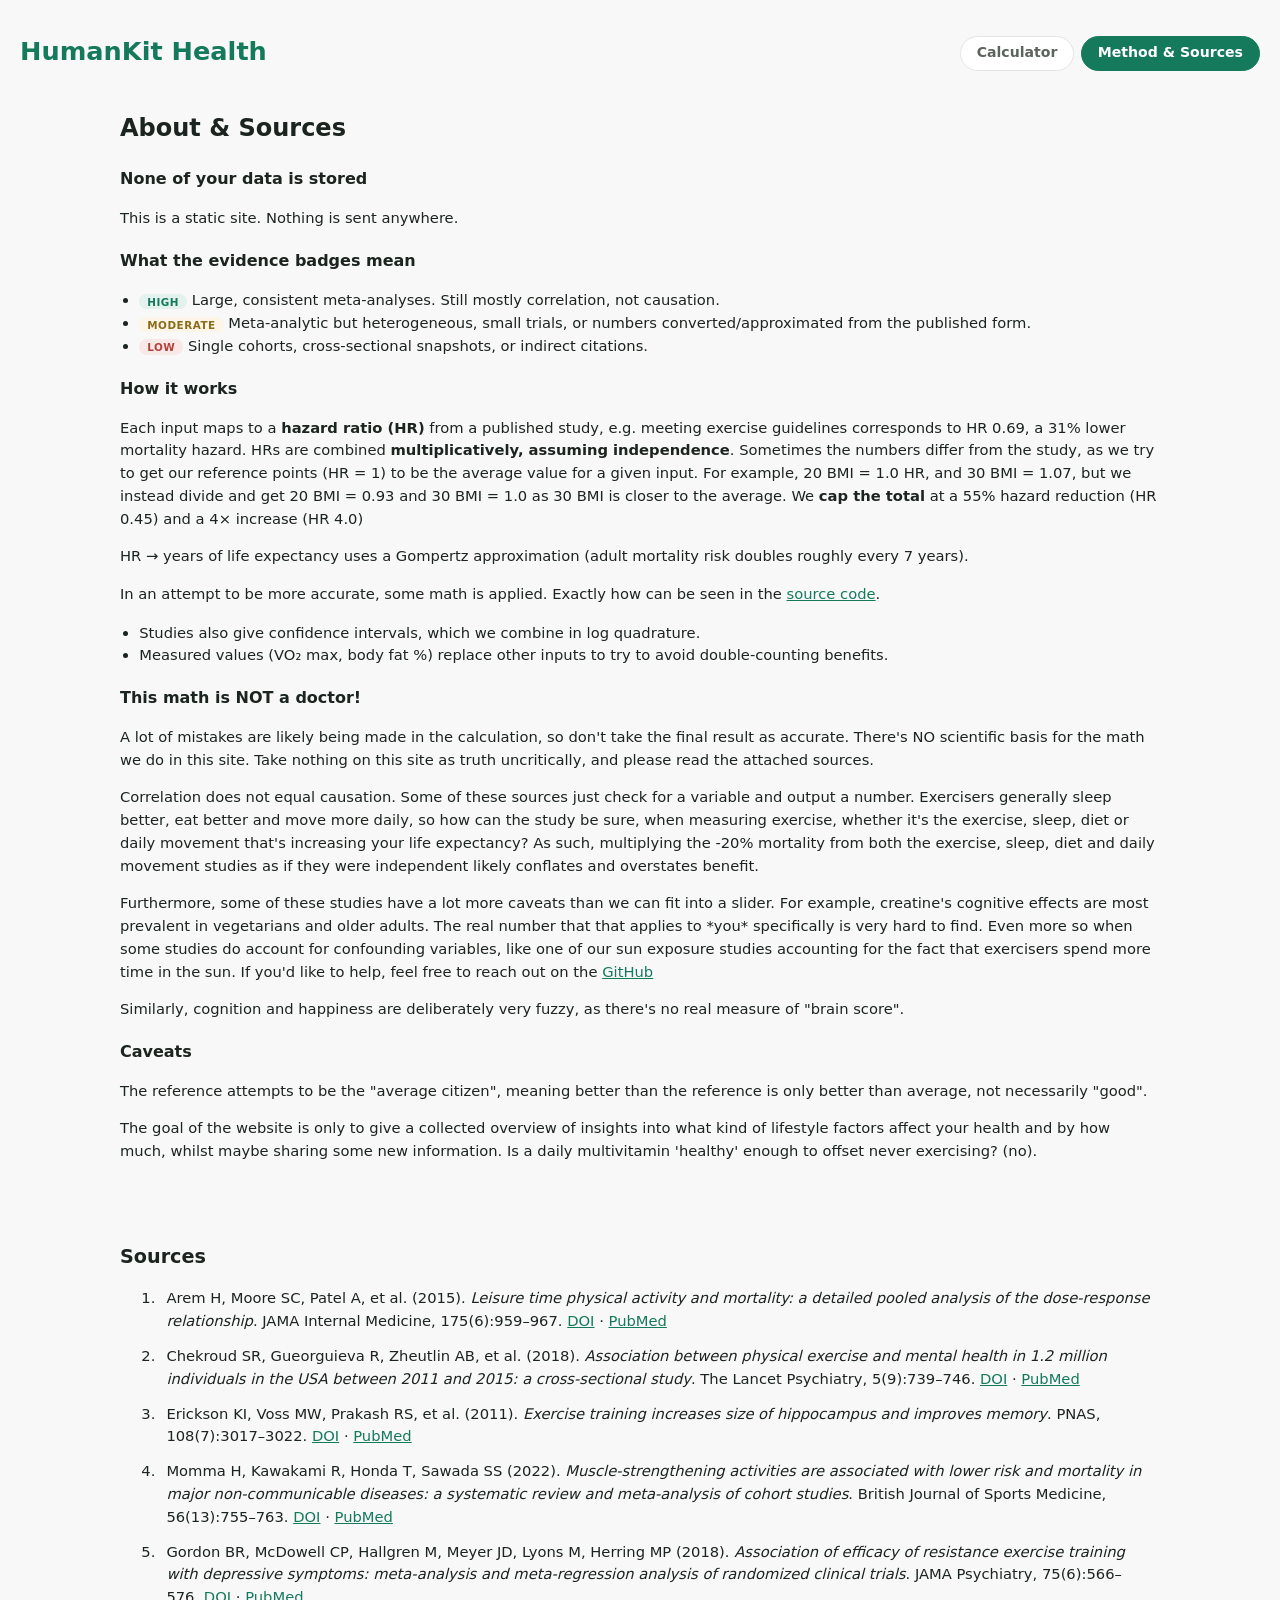
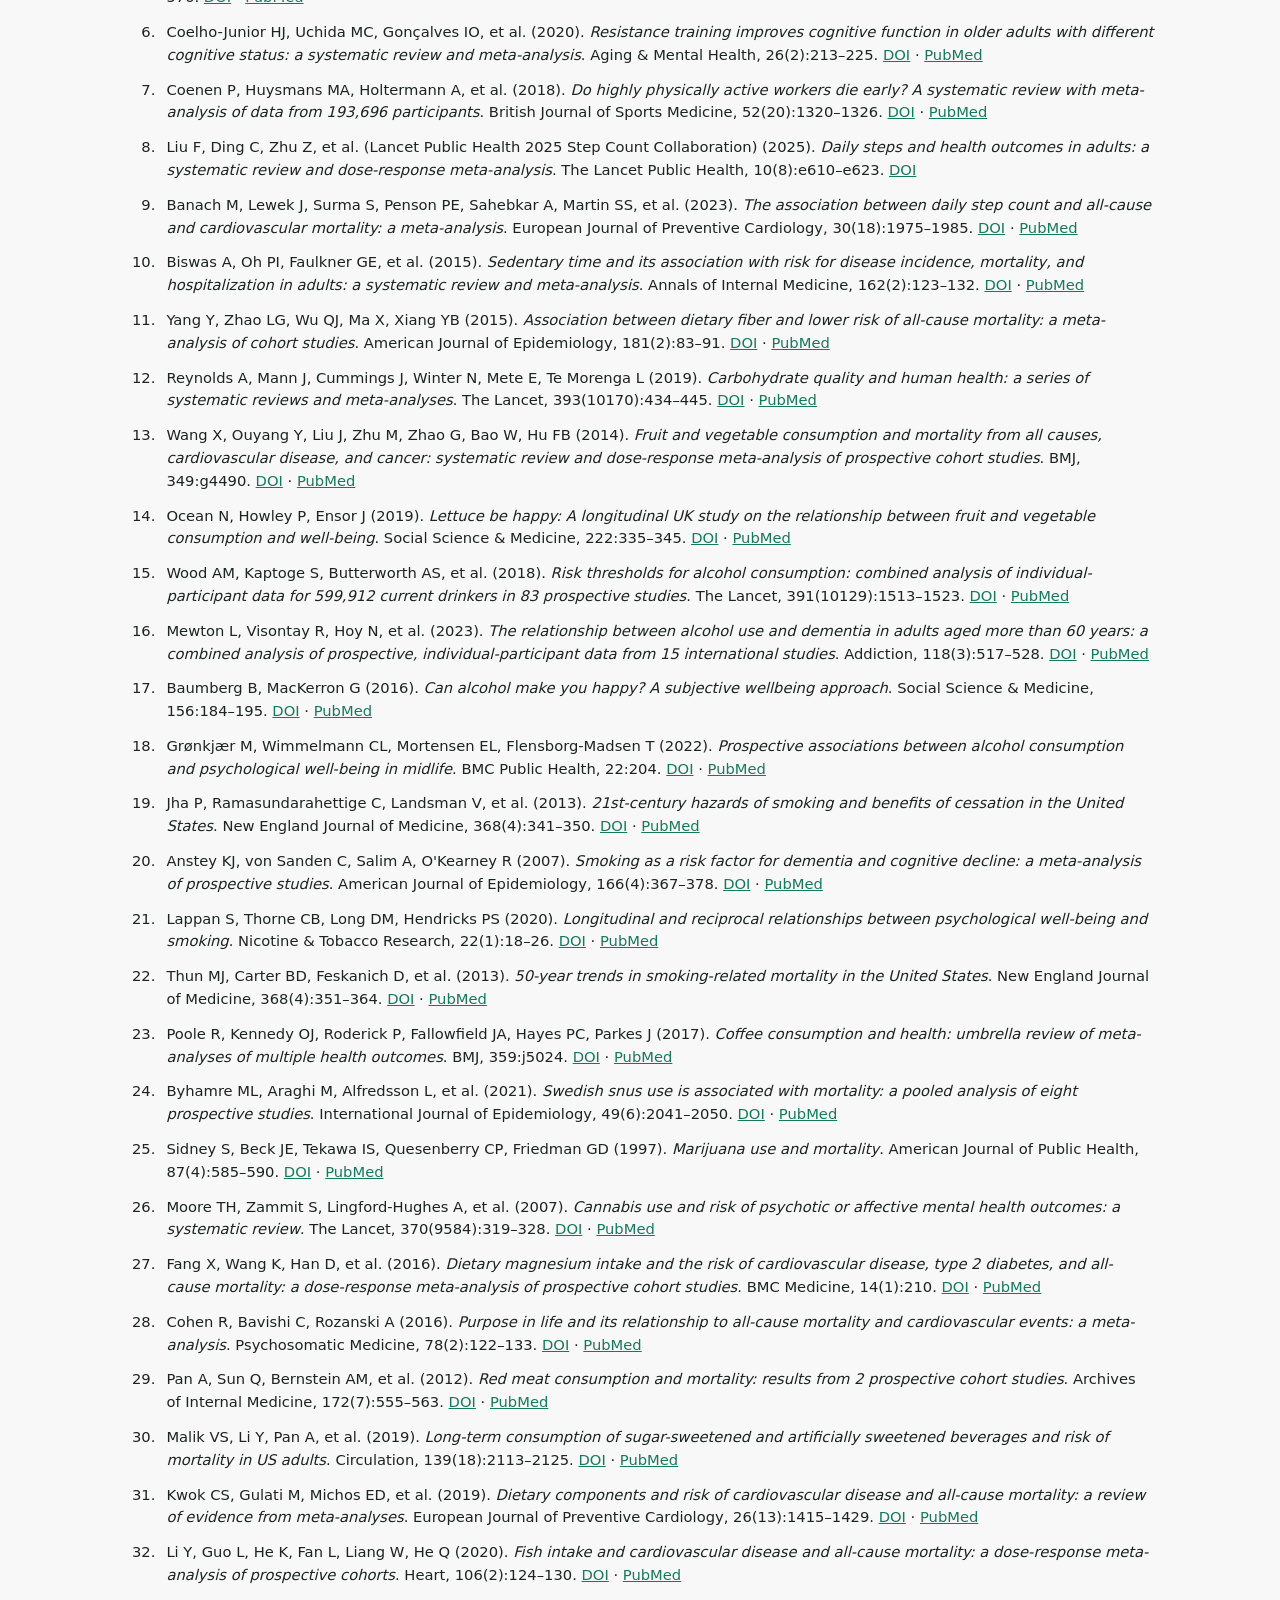
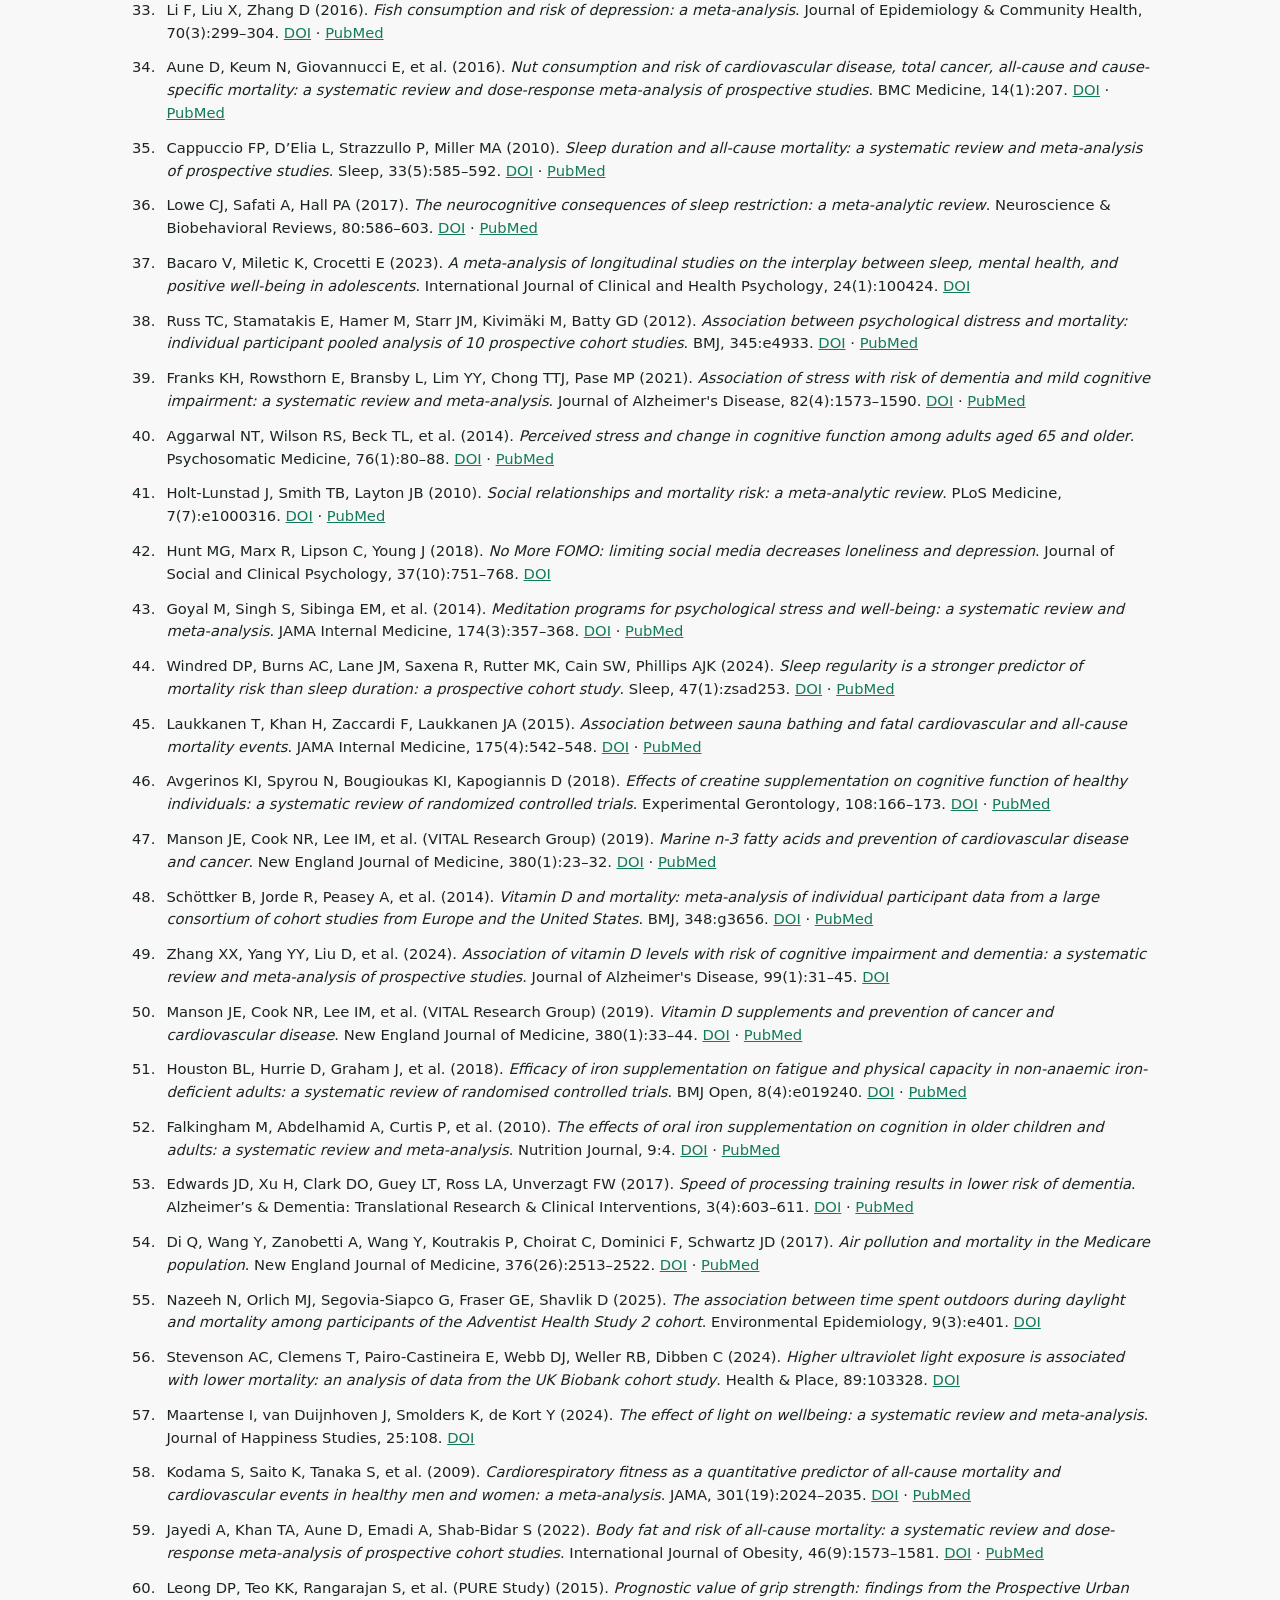
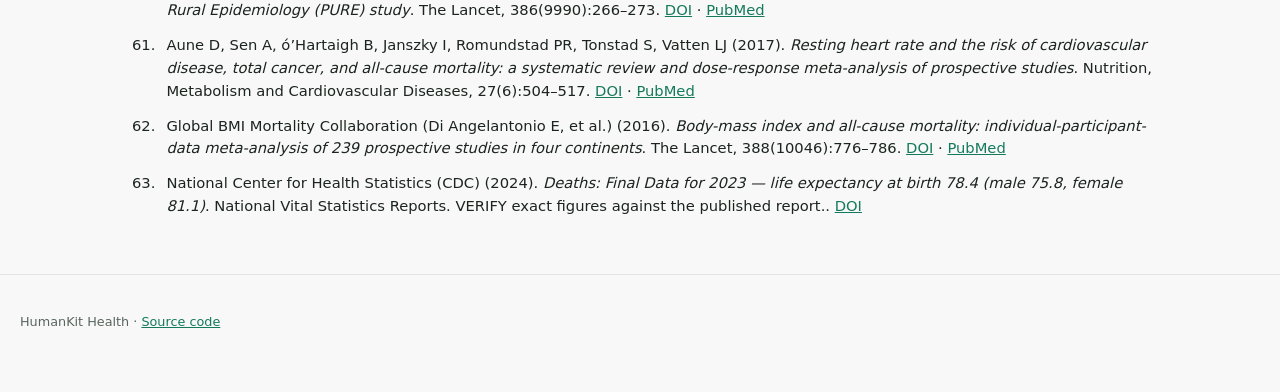
==== sources.html @ 21b9c482 "Increased sourcing" ====
<!doctype html>
<html lang="en">
<head>
  <meta charset="utf-8">
  <meta name="viewport" content="width=device-width, initial-scale=1">
  <title>Method &amp; Sources — HumanKit Health</title>
  <meta name="description" content="How the HumanKit Health estimates work, their limitations, and every published source behind the numbers.">
  <link rel="stylesheet" href="css/style.css">
</head>
<body>

  <header class="site-header">
    <div class="topbar">
      <h1>HumanKit <span class="accent">Health</span></h1>
      <nav class="page-nav" aria-label="Pages">
        <a href="index.html">Calculator</a>
        <a href="sources.html" aria-current="page">Method &amp; Sources</a>
      </nav>
    </div>
  </header>

  <section class="page-section" id="methodology">
    <h1>About & Sources</h1>

    <h3>None of your data is stored</h3>
    <p>This is a static site. Nothing is sent anywhere.</p>

    <h3>What the evidence badges mean</h3>
    <ul>
      <li><span class="ev" data-ev="high">high</span> Large, consistent meta-analyses. Still mostly correlation, not causation.</li>
      <li><span class="ev" data-ev="moderate">moderate</span> Meta-analytic but heterogeneous, small trials, or numbers converted/approximated from the published form.</li>
      <li><span class="ev" data-ev="low">low</span> Single cohorts, cross-sectional snapshots, or indirect citations.</li>
    </ul>

    <h3>How it works</h3>
    <p>Each input maps to a <strong>hazard ratio (HR)</strong> from a published study, e.g.
    meeting exercise guidelines corresponds to HR 0.69, a 31% lower mortality hazard. HRs
    are combined <strong>multiplicatively, assuming independence</strong>. Sometimes the numbers differ from the study, as we try to get our reference points (HR = 1) to be the average value for a given input. For example, 20 BMI = 1.0 HR, and 30 BMI = 1.07, but we instead divide and get 20 BMI = 0.93 and 30 BMI = 1.0 as 30 BMI is closer to the average.
    We <strong>cap the total</strong>
    at a 55% hazard reduction (HR 0.45) and a 4× increase (HR 4.0)</p>
    <p>HR → years of life expectancy uses a Gompertz approximation (adult
    mortality risk doubles roughly every 7 years).</p>
    <p>In an attempt to be more accurate, some math is applied. Exactly how can be seen in the <a href="https://github.com/humankit-org/health">source code</a>.</p>
    <ul><li>
    Studies also give confidence intervals, which we combine in log quadrature.
    </li>
    <li>
    Measured values (VO₂ max, body fat %) replace other inputs to try to avoid double-counting benefits.
    </li>

    </ul>

    <h3>This math is <strong>NOT</strong> a doctor!</h3>
    <p>A lot of mistakes are likely being made in the calculation, so don't take the final result as accurate. There's NO scientific basis for the math we do in this site. Take nothing on this site as truth uncritically, and please read the attached sources.</p>
    <p>Correlation does not equal causation. Some of these sources just check for a variable and output a number. Exercisers generally sleep better, eat better and move more daily, so how can the study be sure, when measuring exercise, whether it's the exercise, sleep, diet or daily movement that's increasing your life expectancy? As such, multiplying the -20% mortality from both the exercise, sleep, diet and daily movement studies as if they were independent likely conflates and overstates benefit.</p>
    <p>Furthermore, some of these studies have a lot more caveats than we can fit into a slider. For example, creatine's cognitive effects are most prevalent in vegetarians and older adults. The real number that that applies to *you* specifically is very hard to find. Even more so when some studies do account for confounding variables, like one of our sun exposure studies accounting for the fact that exercisers spend more time in the sun. If you'd like to help, feel free to reach out on the <a href="https://github.com/humankit-org/health">GitHub</a></p>
    <p>Similarly, cognition and happiness are deliberately very fuzzy, as there's no real measure of "brain score".</p>
    <h3>Caveats</h3>
    <p>The reference attempts to be the "average citizen", meaning better than the reference is only better than average, not necessarily "good".</p>
    <p>The goal of the website is only to give a collected overview of insights into what kind of lifestyle factors affect your health and by how much, whilst maybe sharing some new information. Is a daily multivitamin 'healthy' enough to offset never exercising? (no).</p>

  </section>

  <section class="page-section" id="references">
    <h2>Sources</h2>
    <ol id="ref-list"></ol>
  </section>

  <footer>
    <p>HumanKit Health · <a href="https://github.com/humankit-org/health">Source code</a></span></p>
  </footer>

  <noscript>The reference list needs JavaScript to render.</noscript>
  <script src="js/factors.js"></script>
  <script src="js/engine.js"></script>
  <script src="js/sources.js"></script>
</body>
</html>
---- css/style.css ----
/* HumanKit Health — no frameworks, no build step. */

:root {
  --bg: #f7f8f7;
  --card: #ffffff;
  --ink: #1c2420;
  --ink-soft: #5a655f;
  --line: #e2e6e3;
  --accent: #157a5b;
  --accent-soft: #e3f2ec;
  --good: #157a5b;
  --bad: #b3413c;
  --warn-bg: #fdf6e8;
  --warn-line: #e8d9b0;
  --radius: 12px;
}

* { box-sizing: border-box; }

body {
  margin: 0;
  background: var(--bg);
  color: var(--ink);
  font: 16px/1.55 system-ui, -apple-system, "Segoe UI", Roboto, sans-serif;
}

a { color: var(--accent); }

/* --------------------------------------------------------------- header */

.site-header {
  width: 100%;
  max-width: 1280px;
  margin: 0 auto;
  padding: 2rem 1.25rem 1rem;
  flex-shrink: 0;
}

.site-header h1 {
  margin: 0 0 .15rem;
  font-size: 1.6rem;
  color: var(--accent);
}

/* ------------------------------------------------------------- layout */

main {
  width: 100%;
  max-width: 1280px;
  margin: 0 auto;
  padding: 1rem 1.25rem 2rem;
  display: grid;
  grid-template-columns: minmax(0,1fr) minmax(0,1fr);
  gap: 2rem;
  align-items: start;
}

@media (max-width: 900px) {
  main { grid-template-columns: 1fr; }
}

.site-header h1 .accent { color: var(--accent); }

.topbar {
  display: flex;
  justify-content: space-between;
  align-items: center;
  gap: 1rem;
  flex-wrap: wrap;
}

.page-nav { display: flex; gap: 0.4rem; }

.page-nav a {
  padding: 0.35rem 1rem;
  border: 1px solid var(--line);
  border-radius: 999px;
  background: var(--card);
  color: var(--ink-soft);
  font-size: 0.88rem;
  font-weight: 600;
  text-decoration: none;
  transition: border-color 0.12s, color 0.12s;
}

.page-nav a:hover { border-color: var(--accent); color: var(--accent); }

.page-nav a[aria-current="page"] {
  background: var(--accent);
  border-color: var(--accent);
  color: #fff;
}

.tagline {
  margin: 0.15rem 0 0.9rem;
  color: var(--ink-soft);
  font-size: 1.05rem;
}

.privacy-pill {
  display: inline-block;
  background: var(--accent-soft);
  color: var(--accent);
  border: 1px solid #bcdccf;
  border-radius: 999px;
  padding: 0.3rem 0.8rem;
  font-size: 0.85rem;
  font-weight: 600;
}

.disclaimer {
  margin-top: 1rem;
  background: var(--warn-bg);
  border: 1px solid var(--warn-line);
  border-radius: var(--radius);
  padding: 0.85rem 1rem;
  font-size: 0.92rem;
}

/* ---------------------------------------------------------------- layout */

.group {
  background: var(--card);
  border: 1px solid var(--line);
  border-radius: var(--radius);
  padding: 1rem 1.1rem 0.4rem;
  margin-bottom: 1.25rem;
}

.group h2 {
  margin: 0 0 0.5rem;
  font-size: 0.8rem;
  text-transform: uppercase;
  letter-spacing: 0.08em;
  color: var(--ink-soft);
}

/* ---------------------------------------------------------------- inputs */

.input { padding: 0.7rem 0; border-top: 1px solid var(--line); }
.input:first-of-type { border-top: 0; }

.input-head {
  display: flex;
  justify-content: space-between;
  align-items: baseline;
  gap: 0.75rem;
}

.input-head label, .input-label { font-weight: 600; font-size: 0.95rem; }

.input-value {
  font-variant-numeric: tabular-nums;
  color: var(--accent);
  font-weight: 700;
  white-space: nowrap;
}

input[type="range"] {
  width: 100%;
  margin: 0.5rem 0 0.1rem;
  accent-color: var(--accent);
  cursor: pointer;
}

.input-hint {
  margin: 0.15rem 0 0;
  font-size: 0.8rem;
  color: var(--ink-soft);
}

.bmi-readout {
  padding: 0.55rem 0 0.8rem;
  font-size: 0.85rem;
  color: var(--ink-soft);
  font-variant-numeric: tabular-nums;
}

/* segmented control */
.segmented { display: flex; gap: 0.4rem; margin-top: 0.45rem; flex-wrap: wrap; }
.seg-option { position: relative; }
.seg-option input { position: absolute; opacity: 0; inset: 0; cursor: pointer; }
.seg-option span {
  display: inline-block;
  padding: 0.3rem 0.9rem;
  border: 1px solid var(--line);
  border-radius: 999px;
  font-size: 0.88rem;
  transition: background 0.12s, border-color 0.12s;
}
.seg-option input:checked + span {
  background: var(--accent);
  border-color: var(--accent);
  color: #fff;
}
.seg-option input:focus-visible + span { outline: 2px solid var(--accent); outline-offset: 2px; }

/* toggle */
.toggle-head { align-items: center; }
.switch { position: relative; display: inline-block; }
.switch input { position: absolute; opacity: 0; inset: 0; cursor: pointer; }
.switch-track {
  display: inline-block;
  width: 44px; height: 24px;
  background: #cdd5d0;
  border-radius: 999px;
  transition: background 0.15s;
  vertical-align: middle;
}
.switch-track::after {
  content: "";
  position: absolute;
  top: 3px; left: 3px;
  width: 18px; height: 18px;
  background: #fff;
  border-radius: 50%;
  transition: transform 0.15s;
}
.switch input:checked + .switch-track { background: var(--accent); }
.switch input:checked + .switch-track::after { transform: translateX(20px); }
.switch input:focus-visible + .switch-track { outline: 2px solid var(--accent); outline-offset: 2px; }

/* impact chips */
.chips { display: flex; flex-wrap: wrap; gap: 0.3rem; margin-top: 0.4rem; }
.chips:empty { display: none; }
.chip {
  font-size: 0.72rem;
  font-weight: 600;
  padding: 0.12rem 0.5rem;
  border-radius: 999px;
  cursor: help;
}
.chip.good { background: var(--accent-soft); color: var(--good); }
.chip.bad { background: #f8e9e8; color: var(--bad); }
.chip-ref { color: inherit; text-decoration: none; opacity: 0.75; }
.chip-ref:hover { opacity: 1; text-decoration: underline; }

/* ------------------------------------------------------------- outputs */

#outputs {
  position: sticky;
  top: 1rem;
  max-height: calc(100vh - 2rem);
  overflow-y: auto;
  overscroll-behavior: contain;
  scrollbar-width: thin;
}

@media (max-width: 900px) {
  #outputs {
    position: static;
    max-height: none;
    overflow-y: visible;
  }
}

@media (max-width: 600px) {
  .output-main { flex-direction: column; align-items: stretch; }
  .output-highlight { min-width: 0; }
}
.advanced-toggle {
  margin-top: 0.8rem;
}
.advanced-toggle summary {
  cursor: pointer;
  font-weight: 700;
  font-size: 0.92rem;
  color: var(--accent);
  user-select: none;
}

.output-tiles {
  display: block;
}
.output-tiles > .output-card { margin-bottom: 0; }
#out-mortality { margin-bottom: 1rem; }
.output-row.split {
  display: flex;
  gap: 1rem;
  align-items: flex-start;
}
.output-row.split > .output-card { flex: 1; min-width: 0; }
.output-divider {
  border: none;
  border-top: 2px solid var(--ink-soft);
  margin: 0.5rem 0;
  opacity: 0.35;
}

.output-card {
  background: var(--card);
  border: 1px solid var(--line);
  border-radius: var(--radius);
  padding: 1.1rem 1.2rem;
}
.output-main {
  display: flex;
  gap: 1rem;
  align-items: flex-start;
}
.output-highlight {
  background: var(--bg);
  border-radius: var(--radius);
  padding: 0.7rem 1.2rem;
  text-align: center;
  flex-shrink: 0;
  min-width: 8rem;
}
.output-info {
  flex: 1;
  min-width: 0;
}
.mort-top {
  display: flex;
  gap: 1rem;
  align-items: flex-start;
  margin-bottom: 0.2rem;
}
.mort-right {
  flex: 1;
  min-width: 0;
}
.mort-right .hr-sub {
  margin: 0 0 0.2rem;
}
.mort-right .gauge {
  margin-top: 0;
}
#out-mortality details {
  margin-top: 0.3rem;
}
.qual-text {
  font-size: 0.78rem;
  color: var(--ink-soft);
  margin: -0.3rem 0 0.6rem;
}
.ci-note {
  font-size: 0.78rem;
  color: var(--ink-soft);
  margin: 0.5rem 0 0;
  font-style: italic;
}
.output-tiles + .findings-card { margin-top: 1rem; }

.output-card h3 {
  margin: 0 0 0.6rem;
  font-size: 0.95rem;
  display: flex;
  align-items: center;
  gap: 0.5rem;
}

.le-big { display: flex; align-items: baseline; gap: 0.4rem; }
.le-big output { font-size: 2.6rem; font-weight: 800; letter-spacing: -0.02em; font-variant-numeric: tabular-nums; }
.le-unit { color: var(--ink-soft); }
.le-delta { font-weight: 600; margin-top: 0.1rem; font-variant-numeric: tabular-nums; }
.le-range { color: var(--ink-soft); font-size: 0.85rem; font-variant-numeric: tabular-nums; }
.clamp-note { color: var(--bad); font-size: 0.85rem; cursor: help; }
.le-method { font-size: 0.82rem; color: var(--ink-soft); margin: 0.5rem 0 0; line-height: 1.45; }

.hr-big { display: flex; align-items: baseline; gap: 0.4rem; }
.hr-big output { font-size: 2.6rem; font-weight: 800; font-variant-numeric: tabular-nums; }
#out-cancer .hr-big output, #out-cvd .hr-big output { font-size: 1.6rem; }
.hr-unit, .hr-sub { color: var(--ink-soft); font-size: 0.9rem; }
.hr-sub { font-variant-numeric: tabular-nums; }

/* mortality gauge */
.gauge {
  position: relative;
  height: 14px;
  margin: 0.9rem 0 0.2rem;
  background: linear-gradient(90deg, #cfe9dd 0%, #eef1ef 45%, #eef1ef 55%, #f3d9d7 100%);
  border-radius: 999px;
  border: 1px solid var(--line);
}
.gauge-band {
  position: absolute;
  top: 0; bottom: 0;
  background: rgba(21, 122, 91, 0.18);
  border-radius: 999px;
}
.gauge-marker {
  position: absolute;
  top: -4px; bottom: -4px;
  width: 4px;
  margin-left: -2px;
  background: var(--ink);
  border-radius: 2px;
}
.gauge-ref {
  position: absolute;
  top: -4px; bottom: -4px;
  left: 50%;
  width: 2px;
  margin-left: -1px;
  background: var(--ink-soft);
  opacity: 0.5;
}
.gauge-scale {
  display: flex;
  justify-content: space-between;
  font-size: 0.7rem;
  color: var(--ink-soft);
  font-variant-numeric: tabular-nums;
}

.coverage-note {
  margin: 0.6rem 0 0;
  font-size: 0.78rem;
  color: var(--ink-soft);
  border-top: 1px dashed var(--line);
  padding-top: 0.5rem;
}

/* band meter for mind outputs */
.band-meter {
  position: relative;
  height: 14px;
  margin: 0.9rem 0 0.4rem;
  border-radius: 999px;
  border: 1px solid var(--line);
  background: linear-gradient(90deg, #f3d9d7, #eef1ef 35%, #eef1ef 65%, #cfe9dd);
}
.band-marker {
  position: absolute;
  top: -4px; bottom: -4px;
  background: rgba(28, 36, 32, 0.35);
  border-radius: 4px;
  transition: left 0.15s ease;
}
.band-ref {
  position: absolute;
  top: -4px; bottom: -4px;
  left: 50%;
  width: 2px;
  margin-left: -1px;
  background: var(--ink-soft);
  opacity: 0.5;
}
.band-label { font-weight: 700; }

/* findings card */
.findings-blurb { font-size: 0.82rem; color: var(--ink-soft); margin: 0 0 0.5rem; }
.findings { list-style: none; margin: 0; padding: 0; font-size: 0.85rem; }
.findings li.finding {
  display: flex;
  align-items: baseline;
  gap: 0.55rem;
  padding: 0.4rem 0;
  border-top: 1px solid var(--line);
}
.finding-icon { font-weight: 800; width: 1rem; text-align: center; flex-shrink: 0; }
.finding.good .finding-icon { color: var(--good); }
.finding.bad .finding-icon { color: var(--bad); }
.finding.neutral .finding-icon { color: var(--ink-soft); }
.finding-text { flex: 1; }
.finding-meta { color: var(--ink-soft); font-size: 0.78rem; white-space: nowrap; }
.findings-empty { color: var(--ink-soft); padding: 0.4rem 0; }

/* gated (advanced) inputs */
.input.gated { transition: opacity 0.15s; }
.input.gate-closed { opacity: 0.45; }
.input.gate-closed input[type="range"] { cursor: not-allowed; }

.output-blurb { font-size: 0.85rem; color: var(--ink-soft); margin: 0.7rem 0 0; }

/* evidence badges */
.ev {
  font-size: 0.65rem;
  font-weight: 700;
  text-transform: uppercase;
  letter-spacing: 0.05em;
  border-radius: 999px;
  padding: 0.1rem 0.5rem;
  cursor: help;
}
.ev[data-ev="high"] { background: var(--accent-soft); color: var(--good); }
.ev[data-ev="moderate"] { background: var(--warn-bg); color: #8a6d1a; }
.ev[data-ev="low"] { background: #f8e9e8; color: var(--bad); }
.ev.small { font-size: 0.58rem; padding: 0.05rem 0.4rem; }

/* contributions */
details { margin-top: 0.8rem; }
summary { cursor: pointer; font-size: 0.88rem; font-weight: 600; color: var(--accent); }
.contrib { list-style: none; margin: 0.5rem 0 0; padding: 0; font-size: 0.85rem; }
.contrib li {
  display: flex;
  align-items: center;
  gap: 0.5rem;
  padding: 0.3rem 0;
  border-top: 1px solid var(--line);
}
.contrib-effect { font-weight: 700; font-variant-numeric: tabular-nums; min-width: 4.5rem; }
.contrib-effect.good { color: var(--good); }
.contrib-effect.bad { color: var(--bad); }
.contrib-label { flex: 1; }
.contrib-ref { text-decoration: none; }
.contrib-empty { color: var(--ink-soft); }

/* -------------------------------------------------- methodology + refs */

.page-section {
  max-width: 1080px;
  margin: 0 auto;
  padding: 0 1.25rem 2.5rem;
}

.page-section h2 {
  font-size: 1.2rem;
  margin: 1.5rem 0 0.5rem;
}

.page-section h3 { font-size: 1rem; margin: 1.2rem 0 0.3rem; }

.page-section p, .page-section li { font-size: 0.92rem; color: var(--ink); }
.page-section ul { padding-left: 1.2rem; }

#ref-list { font-size: 0.85rem; color: var(--ink-soft); }
#ref-list li { margin-bottom: 0.45rem; padding: 0.15rem 0.4rem; scroll-margin-top: 1.5rem; }
#ref-list li:target {
  background: var(--accent-soft);
  border-radius: 6px;
  color: var(--ink);
}

.reset-row { margin-bottom: 1.25rem; }
#reset {
  background: var(--card);
  border: 1px solid var(--line);
  border-radius: 999px;
  padding: 0.4rem 1rem;
  font: inherit;
  font-size: 0.85rem;
  cursor: pointer;
}
#reset:hover { border-color: var(--accent); color: var(--accent); }

footer {
  border-top: 1px solid var(--line);
  padding: 1.5rem 1.25rem 3rem;
  max-width: 1280px;
  margin: 0 auto;
  font-size: 0.8rem;
  color: var(--ink-soft);
}
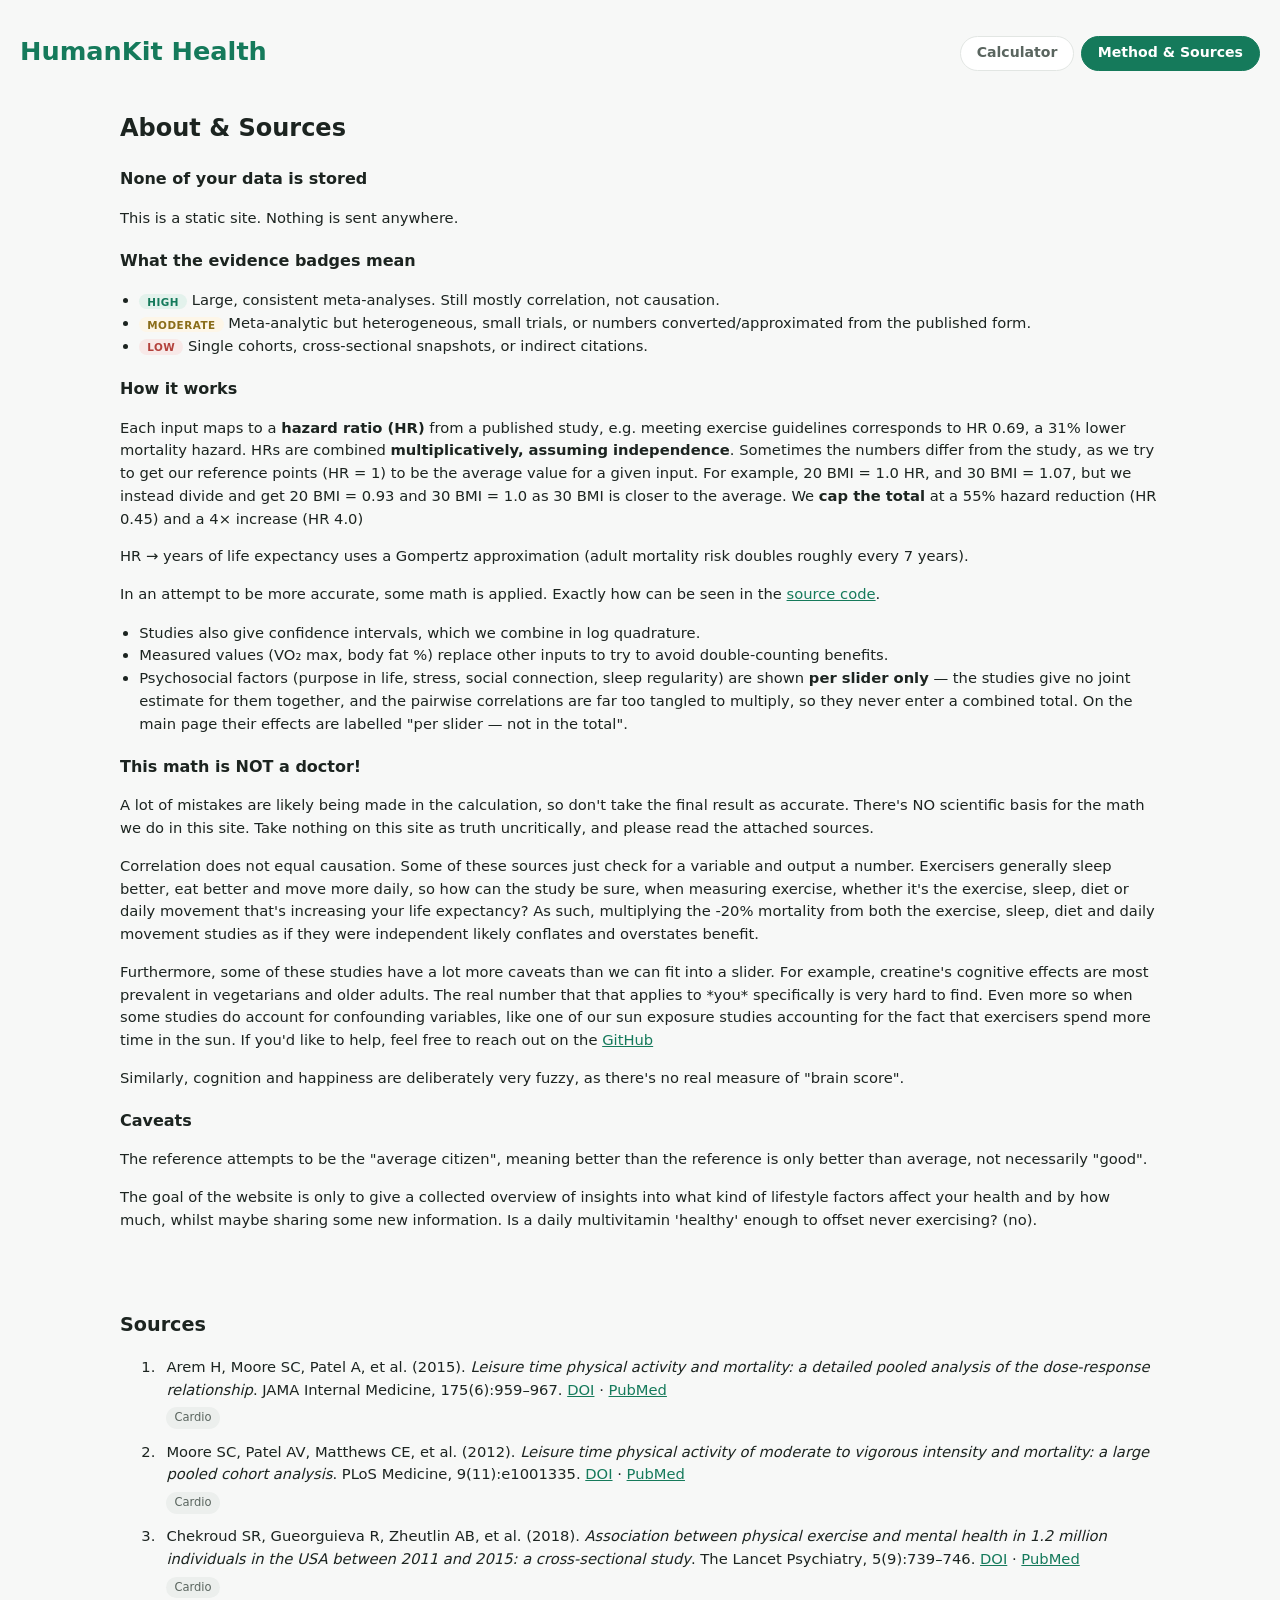
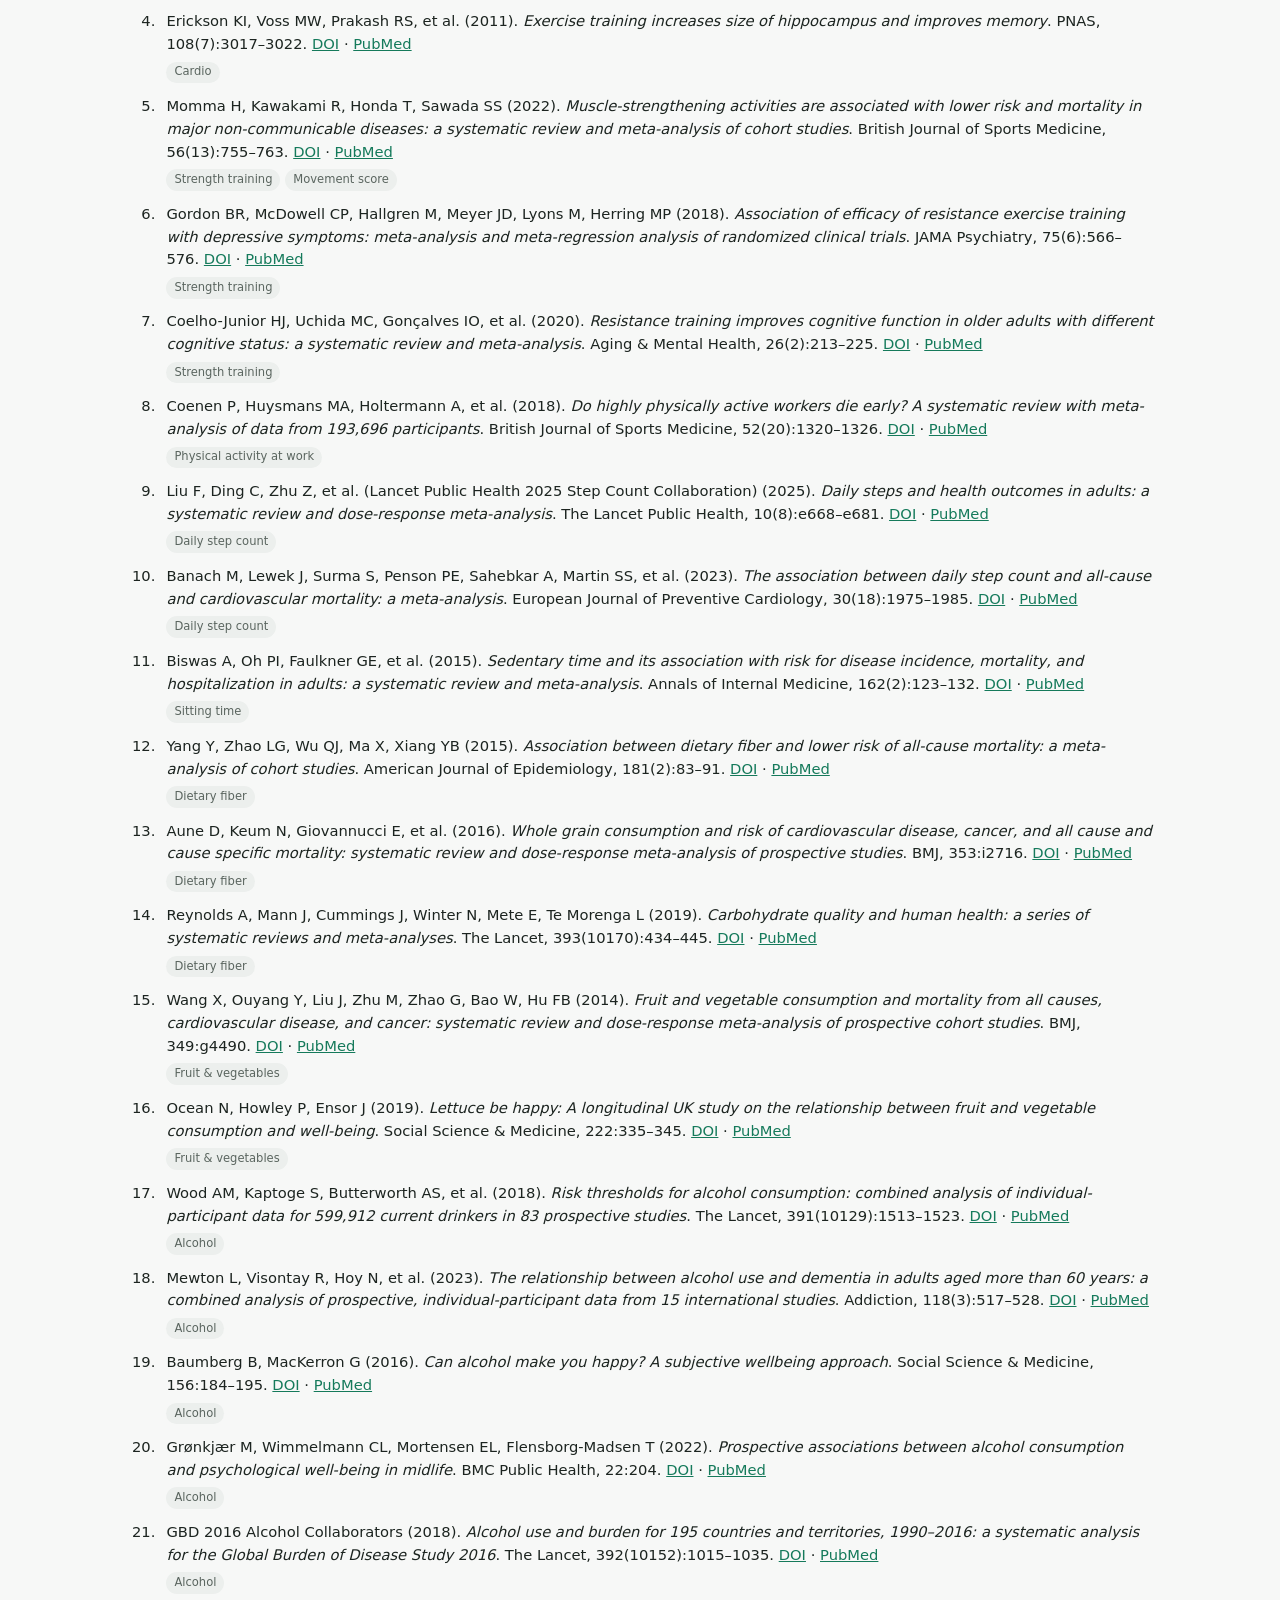
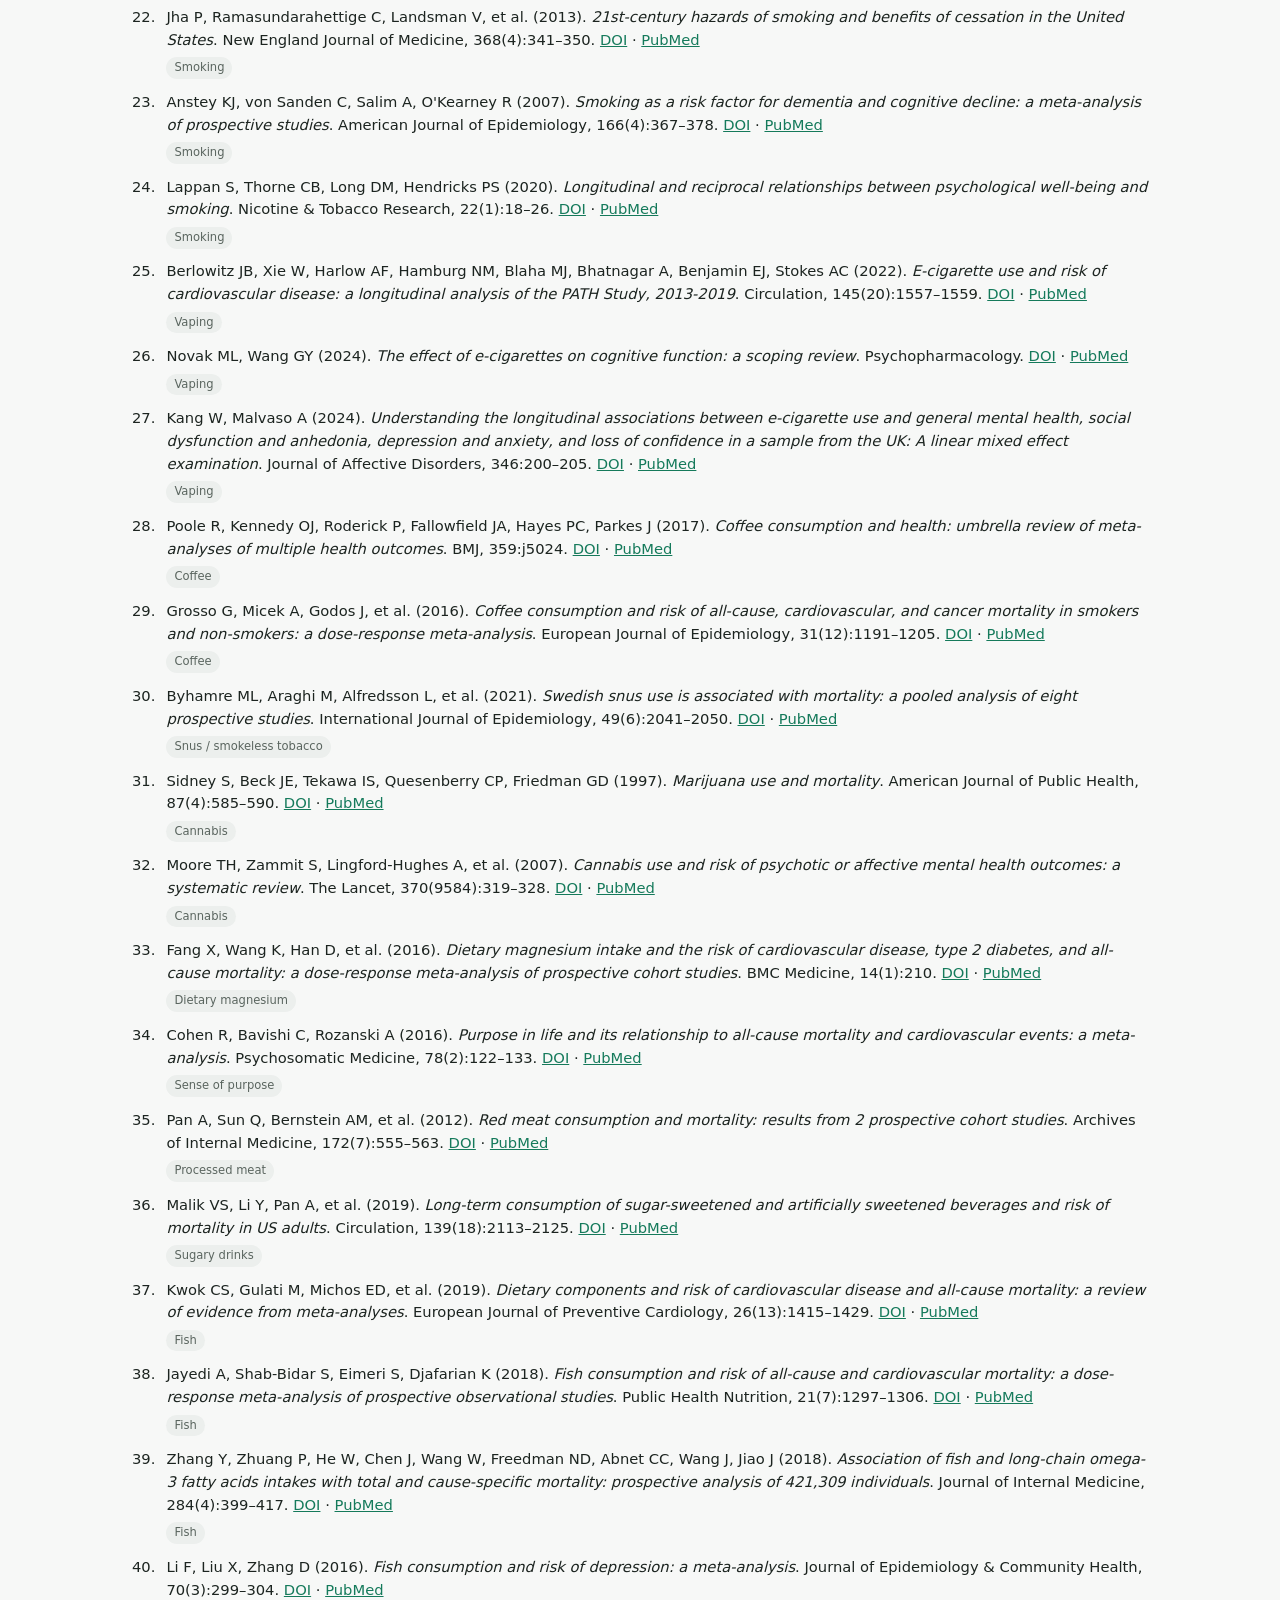
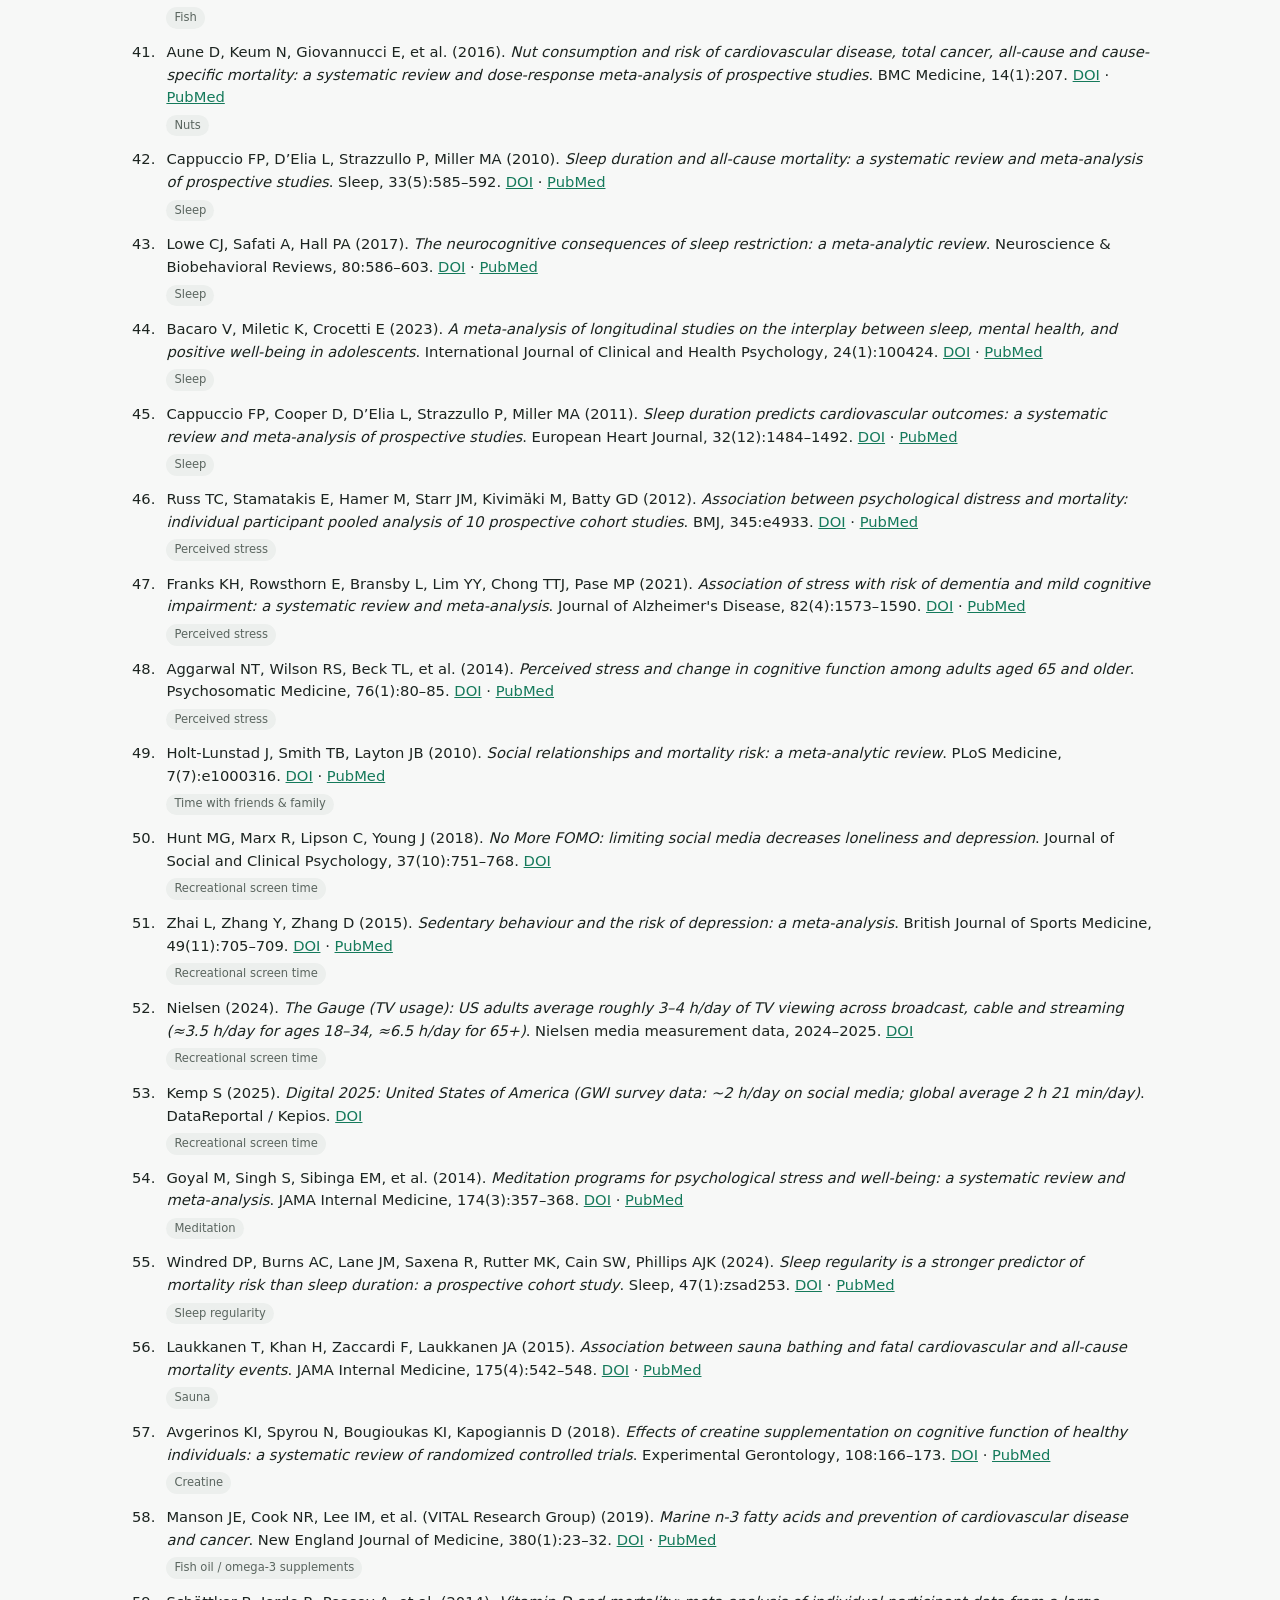
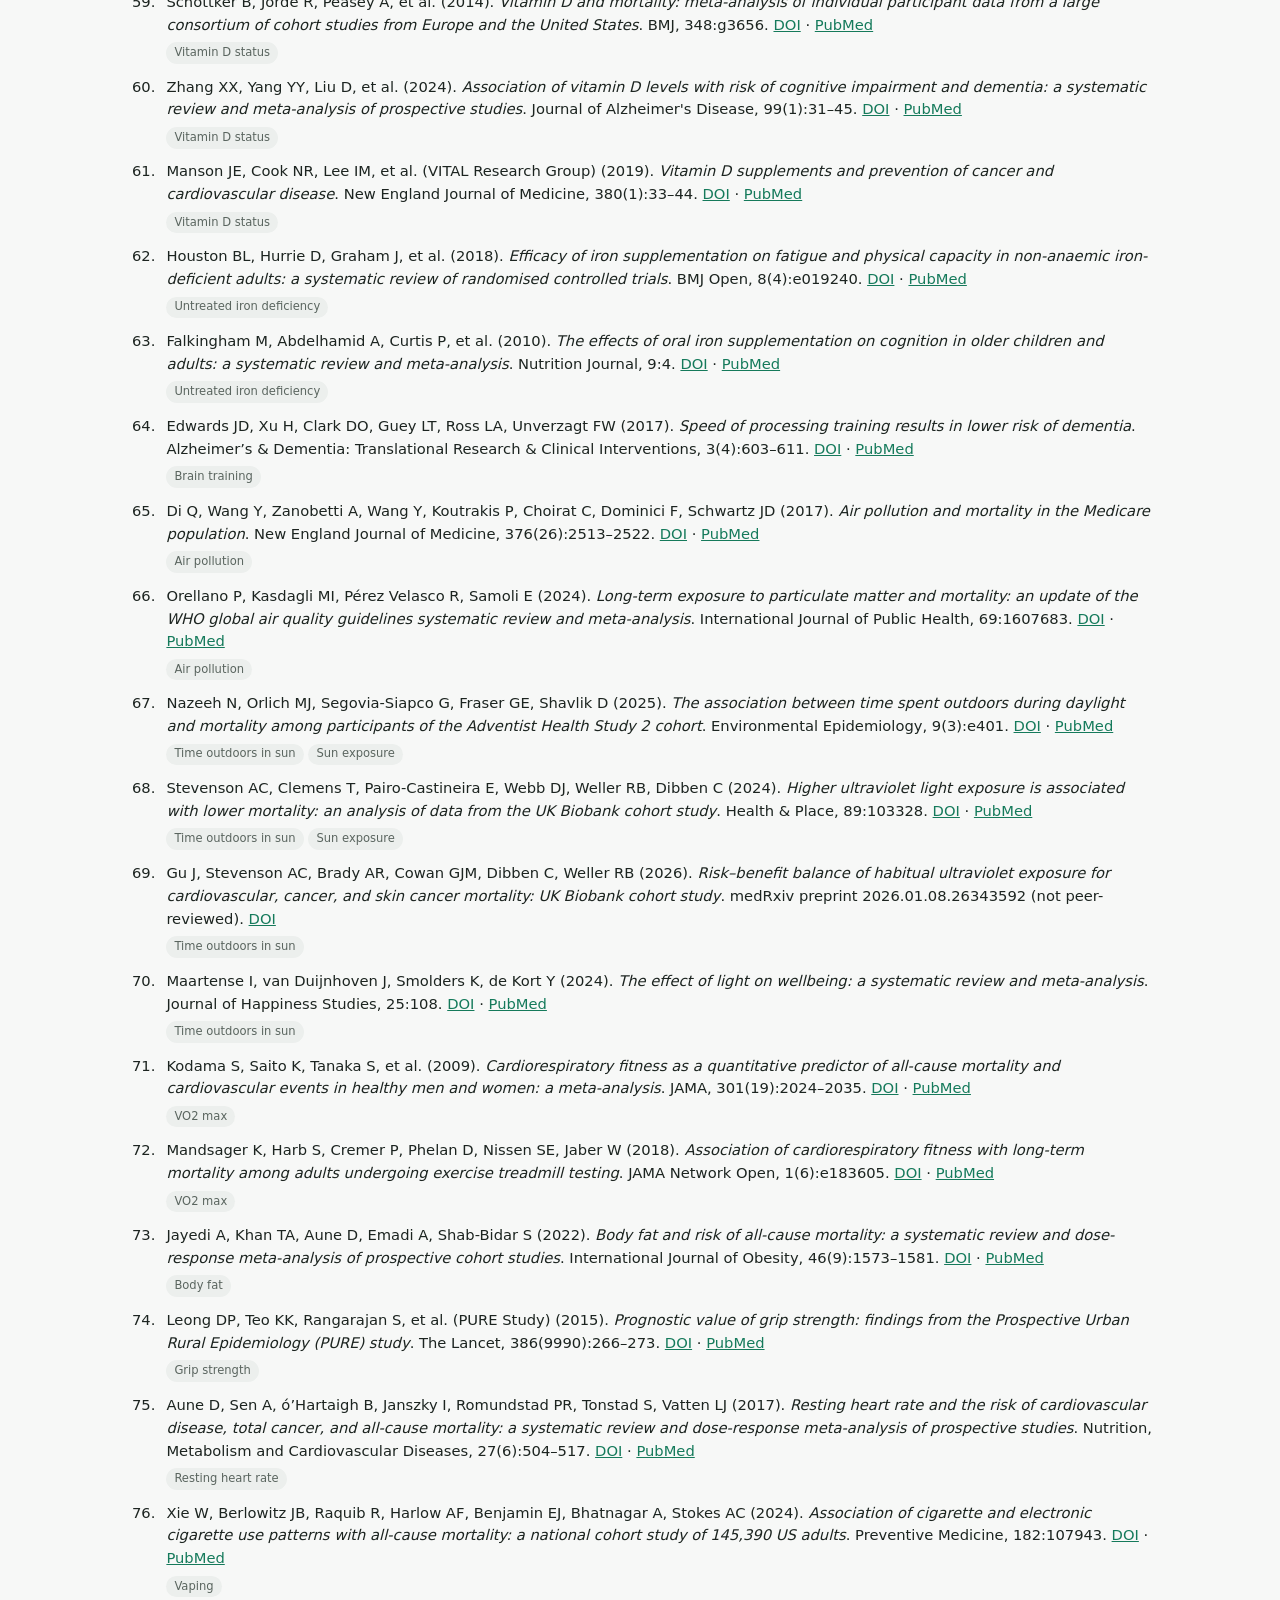
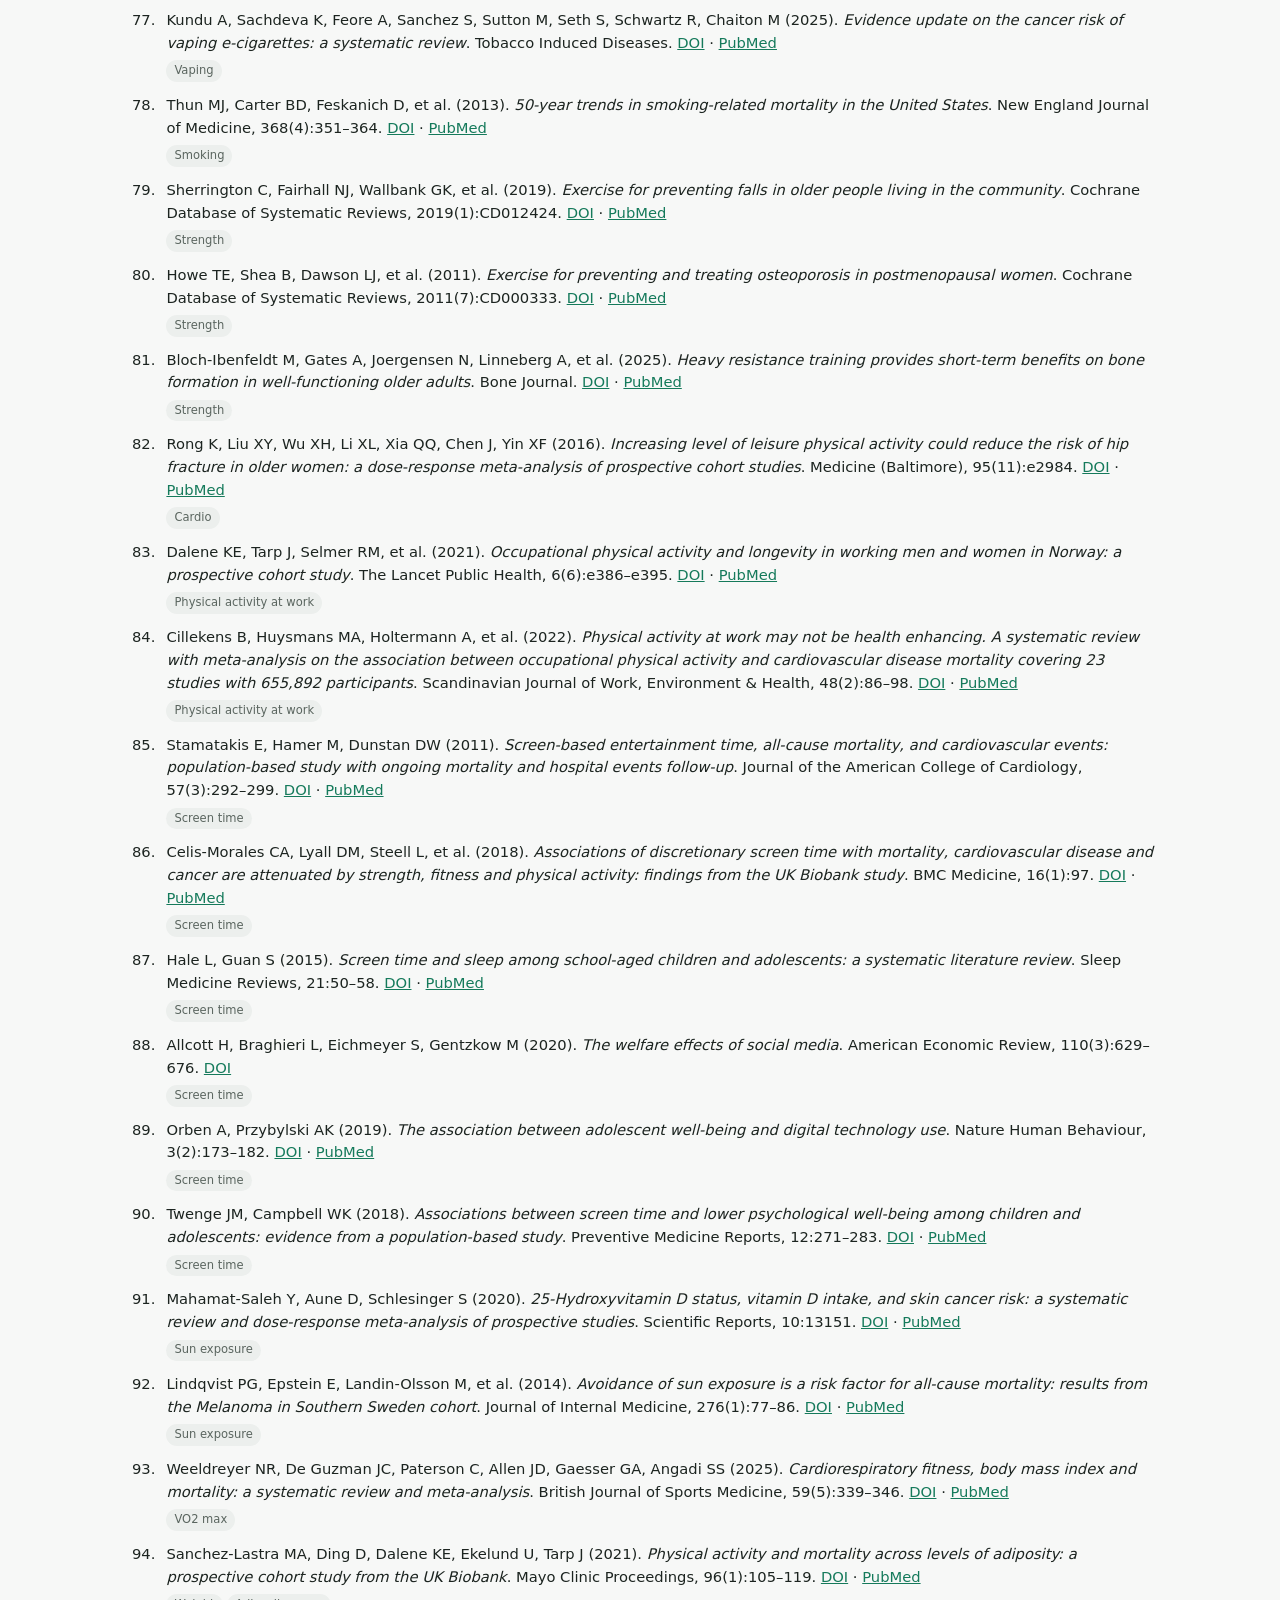
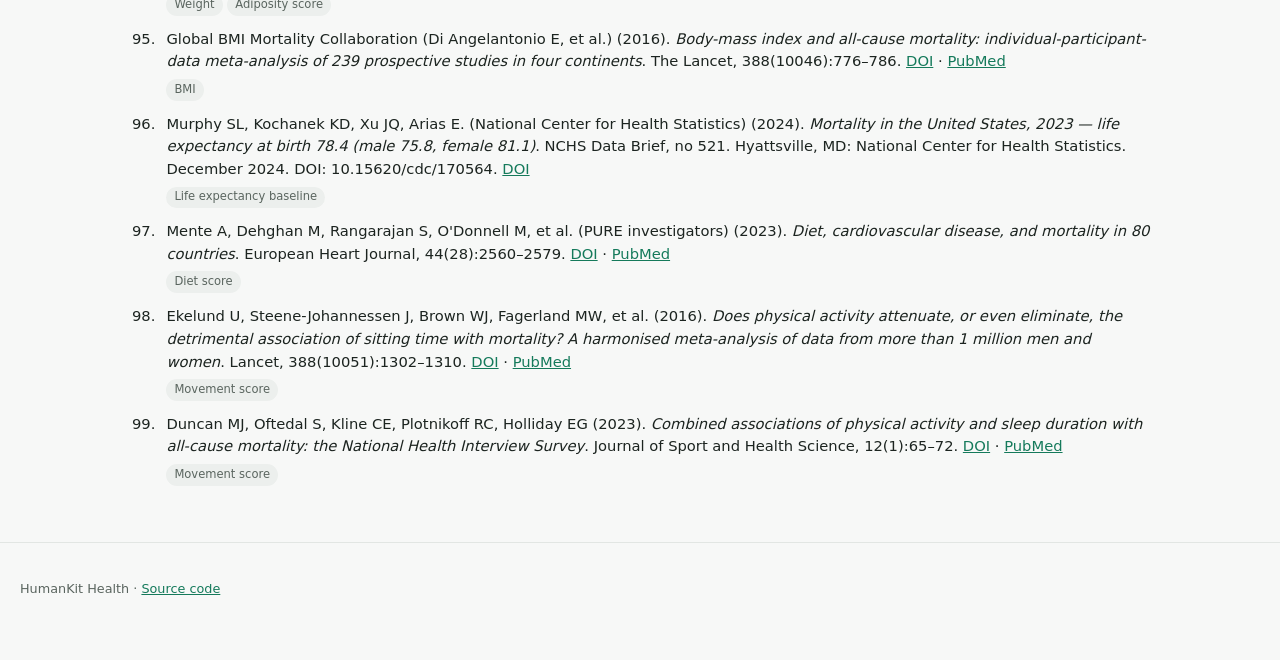
==== commit 147246db: "all of phase 3 approximately" ====
--- a/sources.html
+++ b/sources.html
@@ -47,6 +47,12 @@
     <li>
     Measured values (VO₂ max, body fat %) replace other inputs to try to avoid double-counting benefits.
     </li>
+    <li>
+    Psychosocial factors (purpose in life, stress, social connection, sleep regularity) are shown
+    <strong>per slider only</strong> — the studies give no joint estimate for them together, and the
+    pairwise correlations are far too tangled to multiply, so they never enter a combined total. On the
+    main page their effects are labelled "per slider — not in the total".
+    </li>
 
     </ul>
 
--- a/css/style.css
+++ b/css/style.css
@@ -235,6 +235,10 @@
 .chip-ref { color: inherit; text-decoration: none; opacity: 0.75; }
 .chip-ref:hover { opacity: 1; text-decoration: underline; }
 
+/* topic chips on the sources page: which inputs/subjects a source drives */
+.ref-tags { display: flex; flex-wrap: wrap; gap: 0.3rem; margin-top: 0.35rem; }
+.chip.topic { background: #ecefed; color: var(--ink-soft); cursor: default; font-weight: 500; }
+
 /* ------------------------------------------------------------- outputs */
 
 #outputs {
@@ -493,9 +497,23 @@
 .contrib-effect { font-weight: 700; font-variant-numeric: tabular-nums; min-width: 4.5rem; }
 .contrib-effect.good { color: var(--good); }
 .contrib-effect.bad { color: var(--bad); }
-.contrib-label { flex: 1; }
 .contrib-ref { text-decoration: none; }
 .contrib-empty { color: var(--ink-soft); }
+
+/* per-lever-only contribution: the effect is real but is shown individually
+   and is NOT folded into the card total (psychosocial — see methodology). */
+.contrib-lever {
+  display: inline-block;
+  margin-left: 0.5rem;
+  font-size: 0.8rem;
+  font-weight: 400;
+  font-style: italic;
+  color: var(--ink-soft);
+  cursor: help;
+  white-space: nowrap;
+}
+.chip.chip-lever { border: 1px dashed var(--accent); }
+.chip-lever-tag { font-size: 0.8em; opacity: 0.8; }
 
 /* -------------------------------------------------- methodology + refs */
 
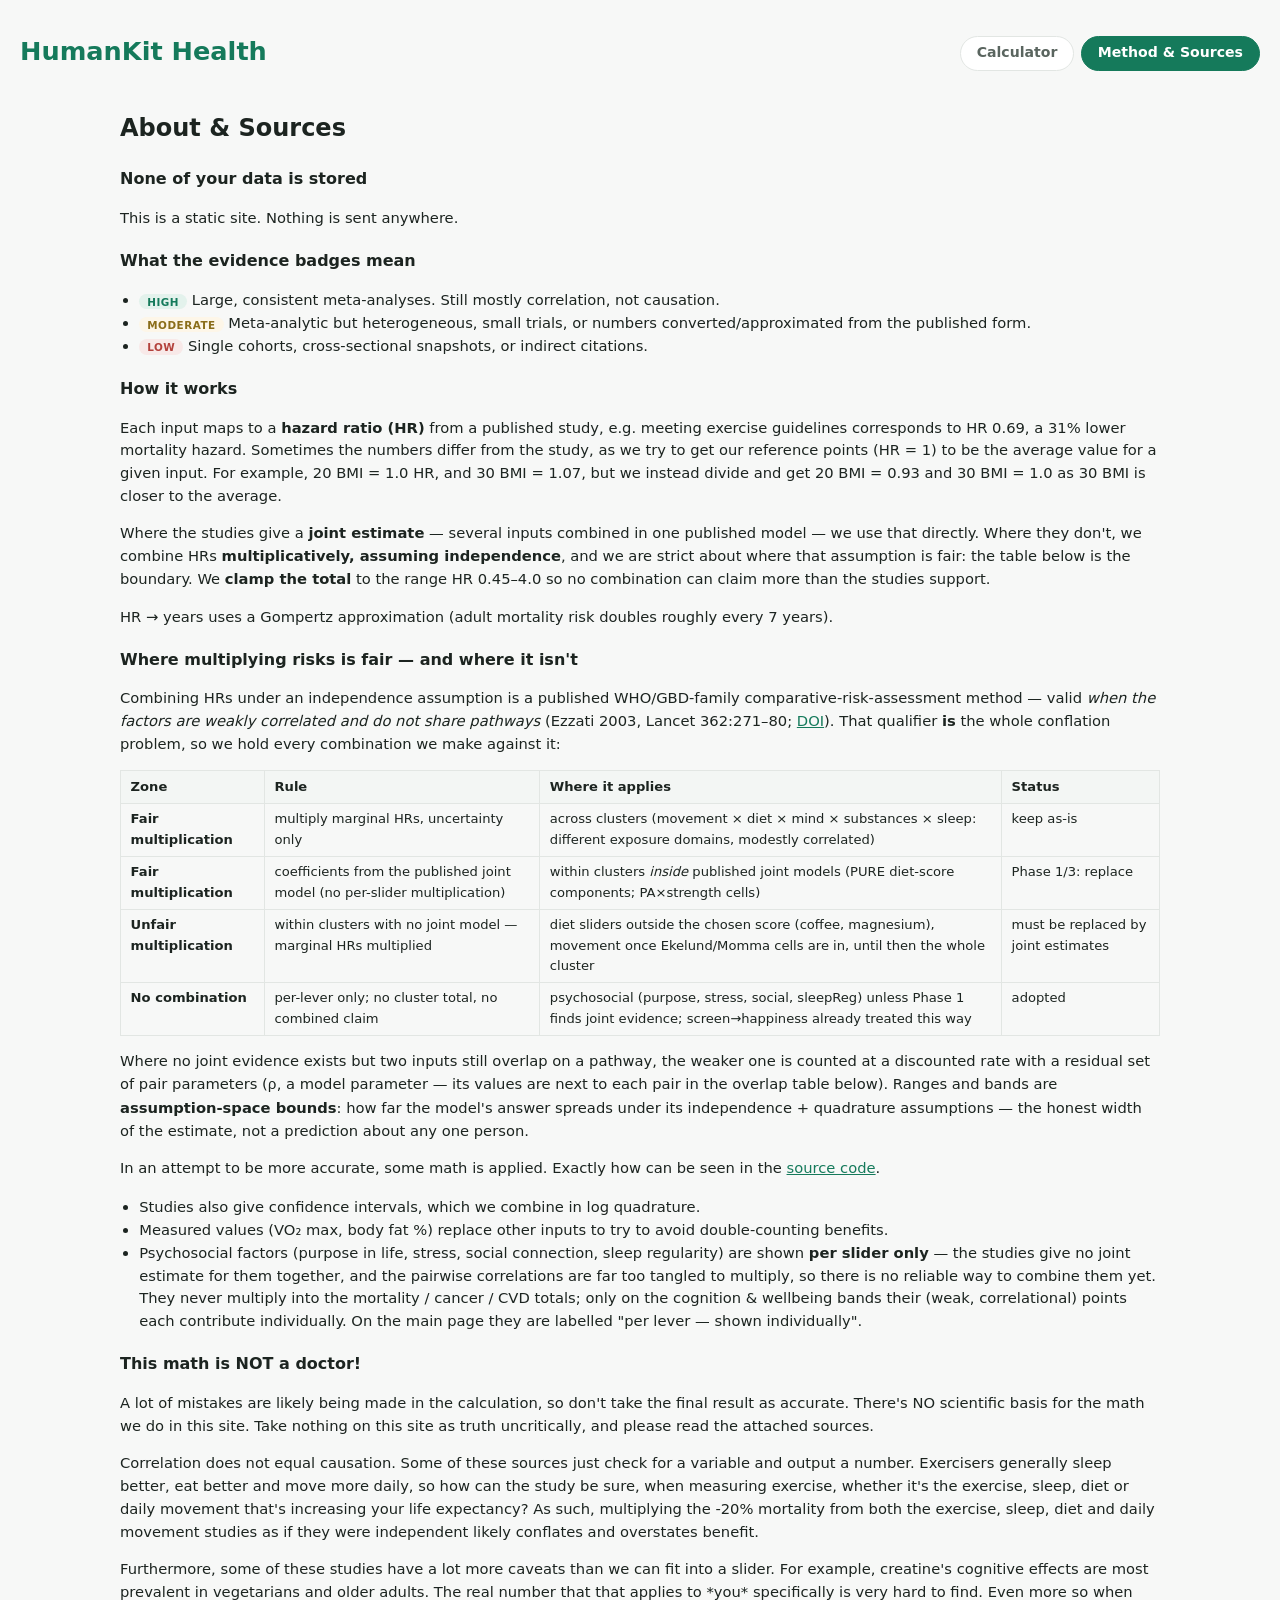
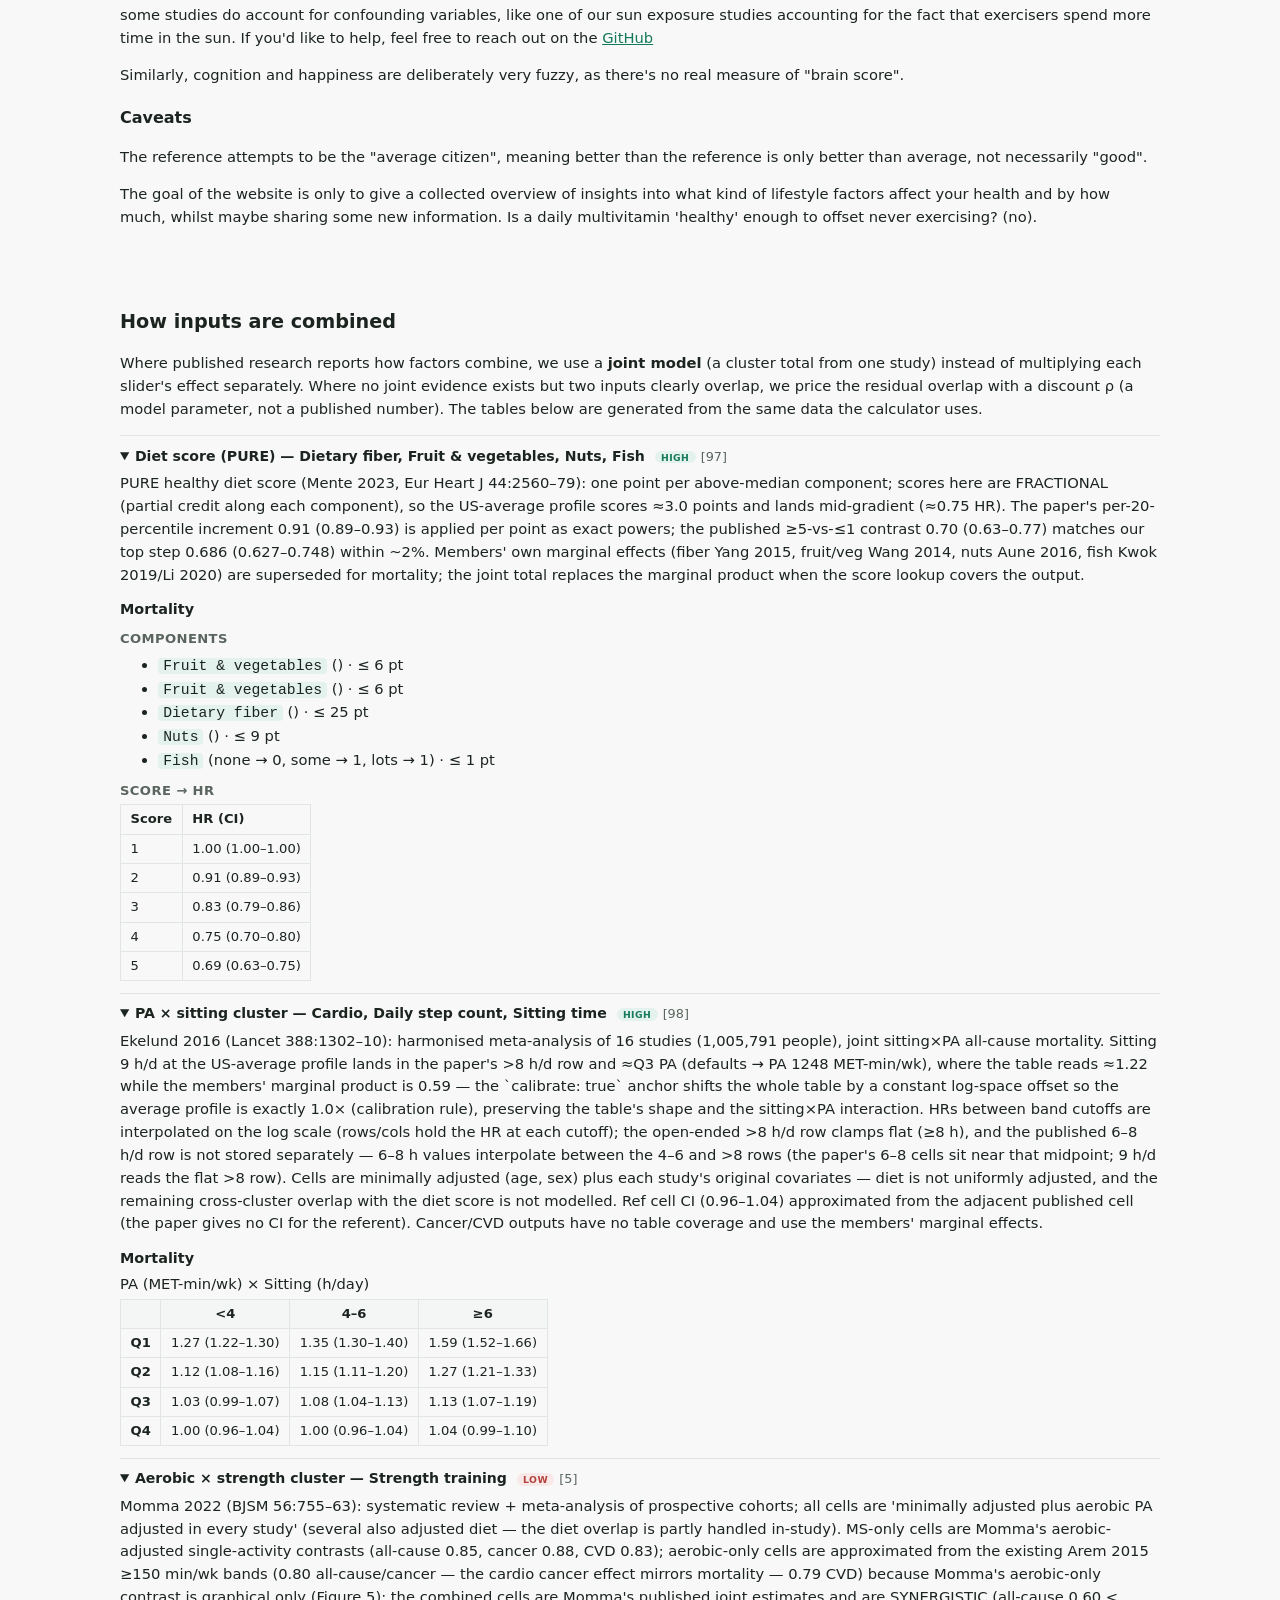
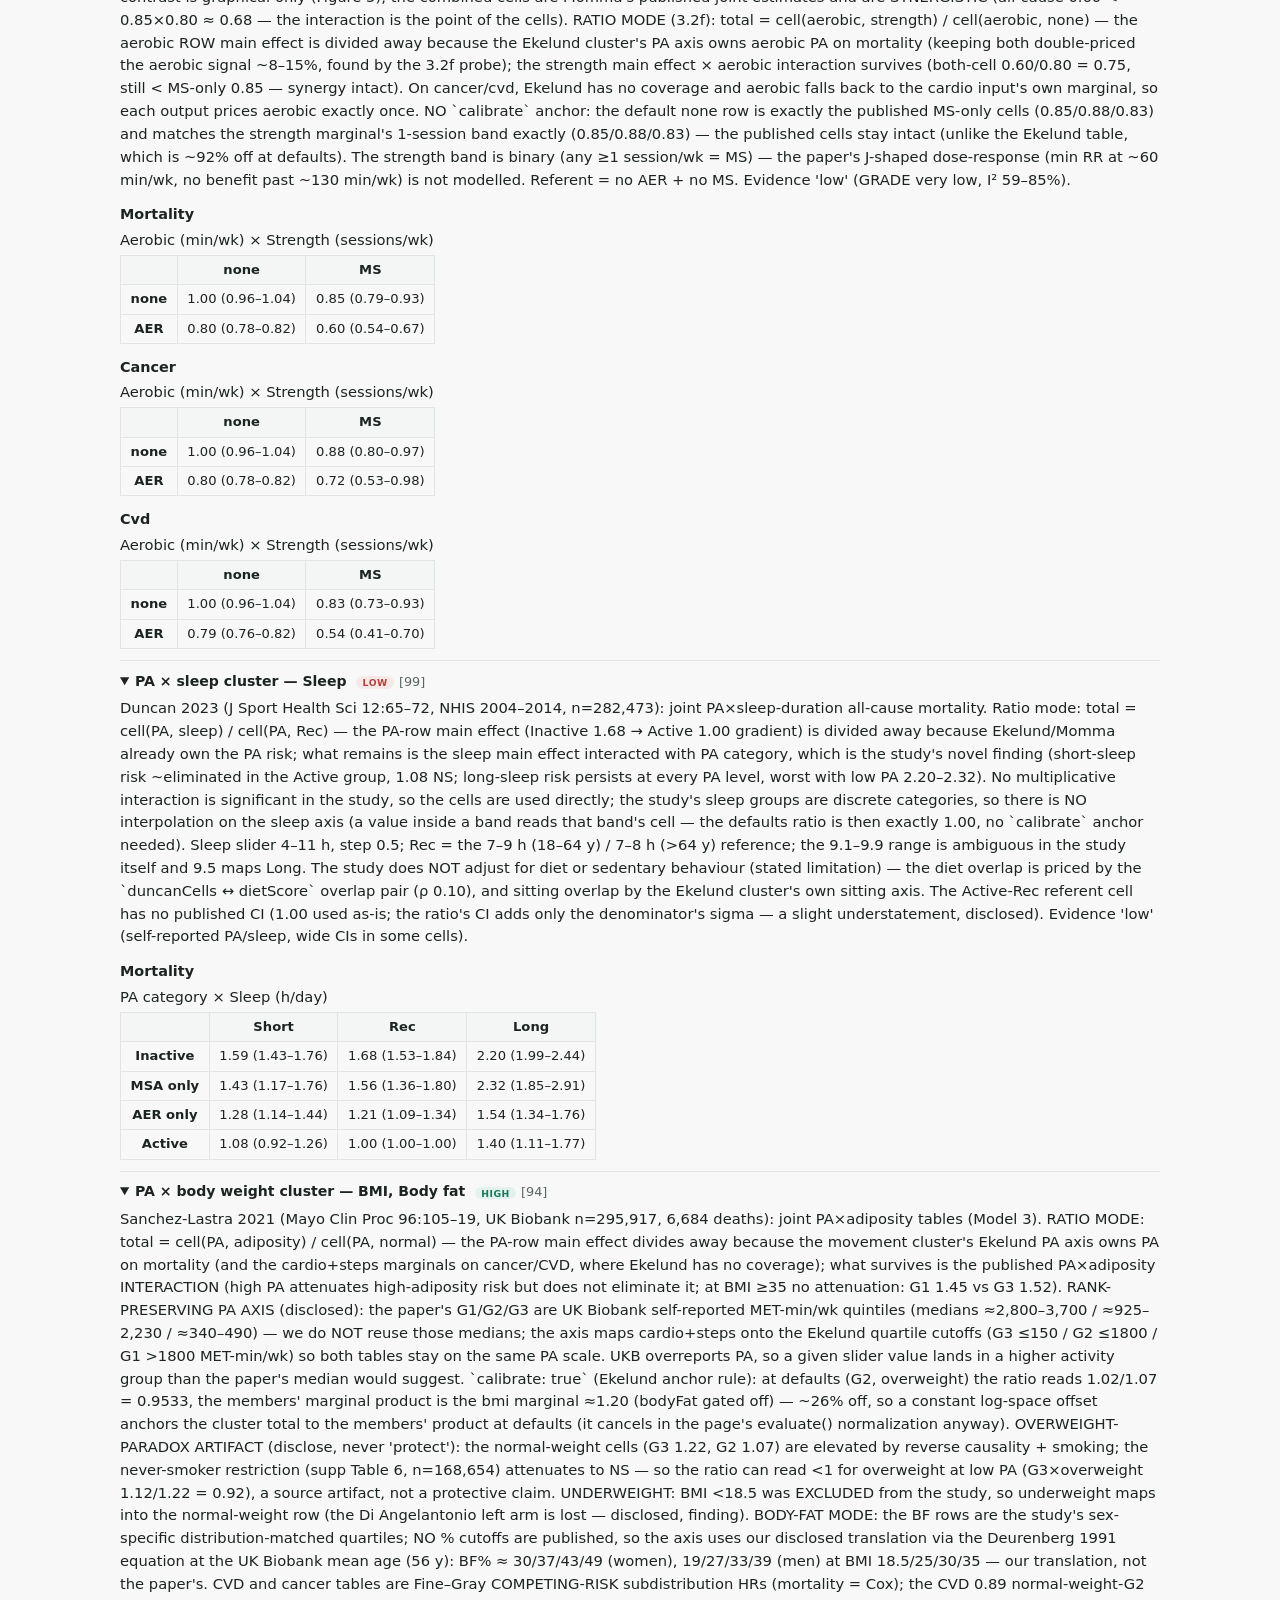
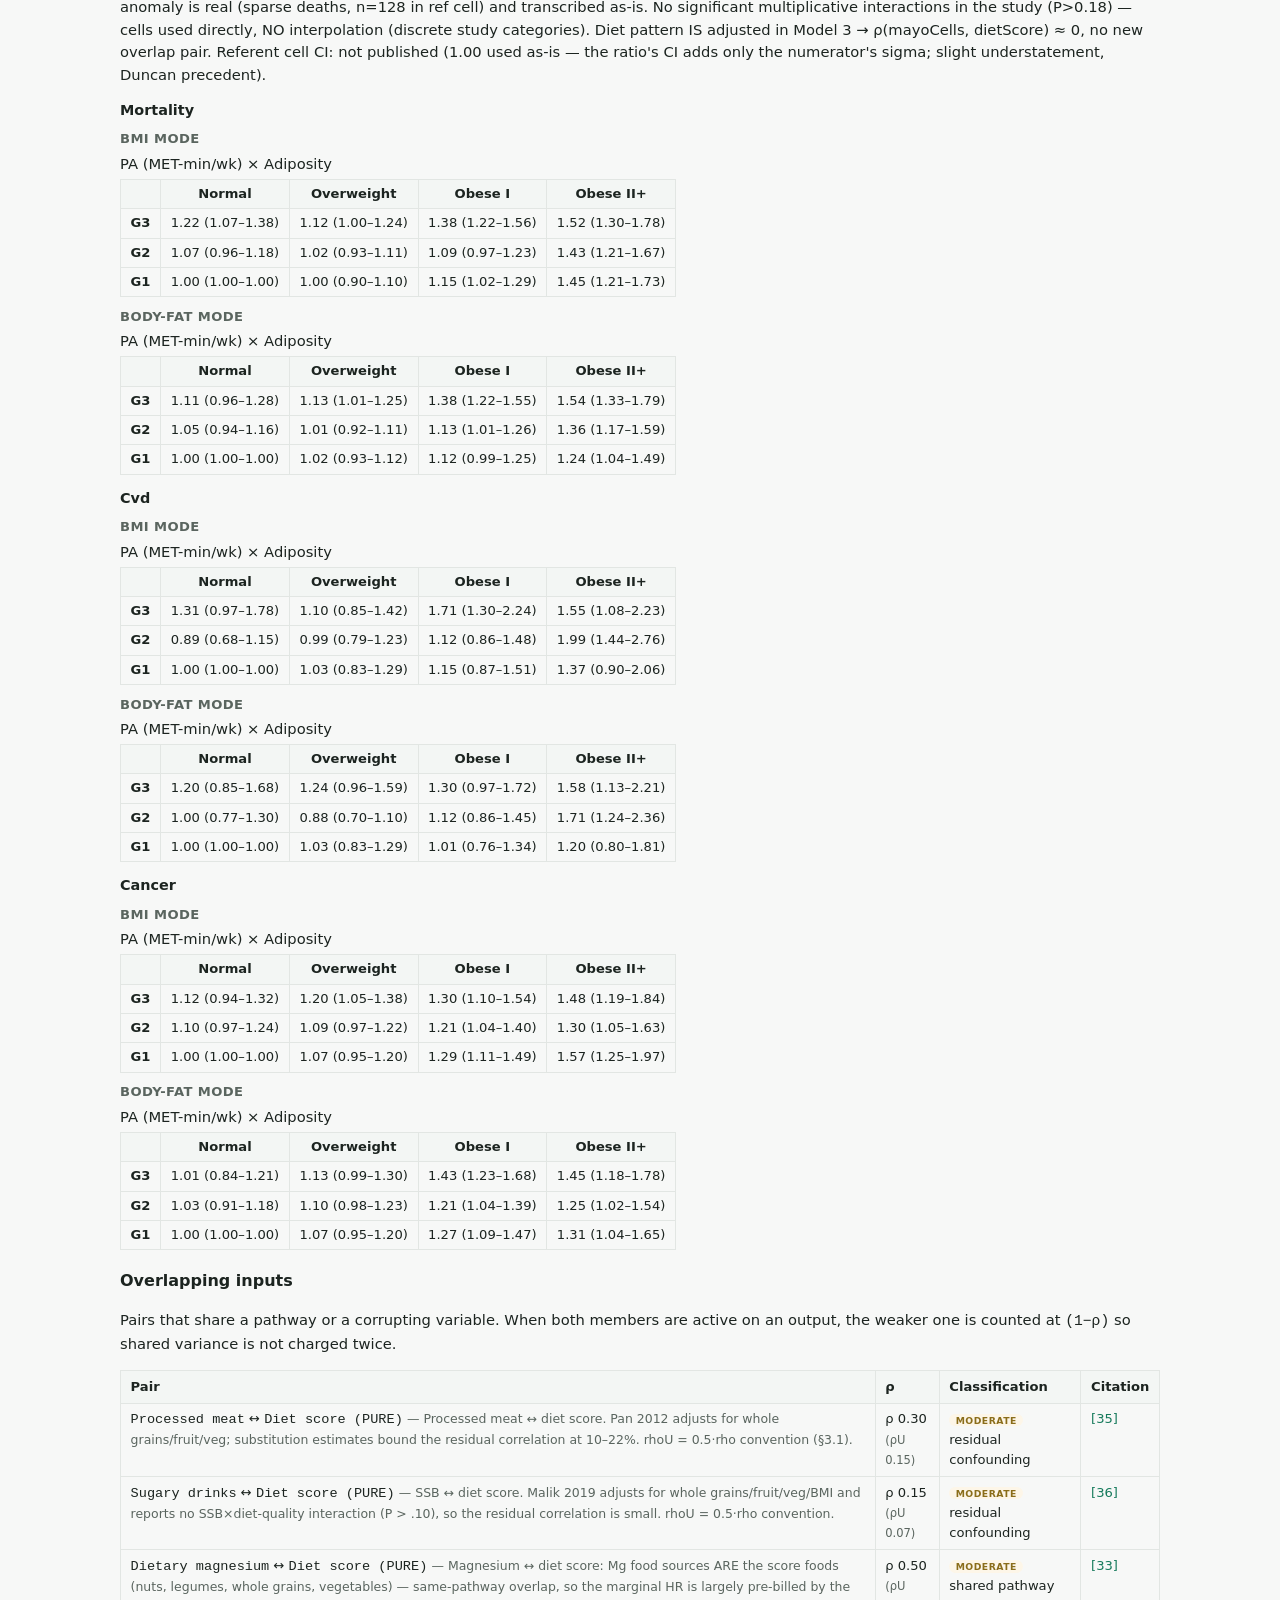
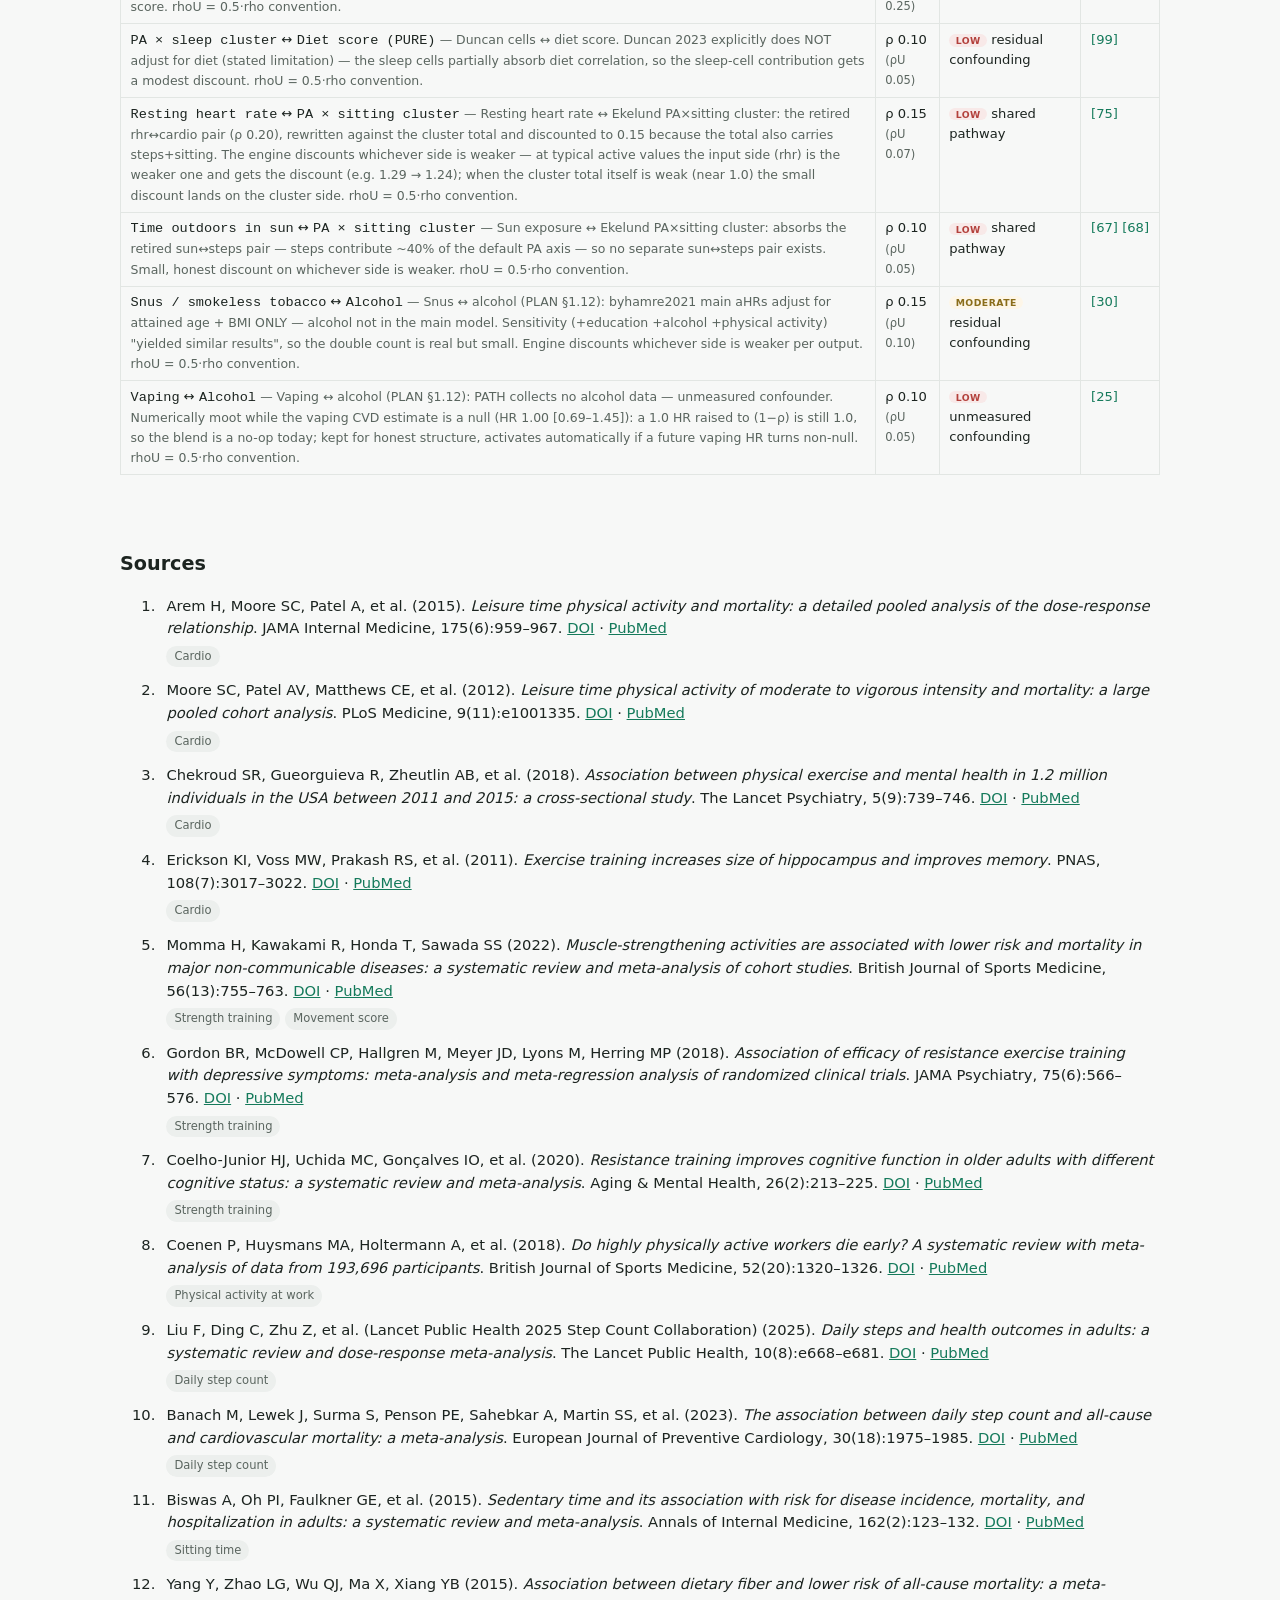
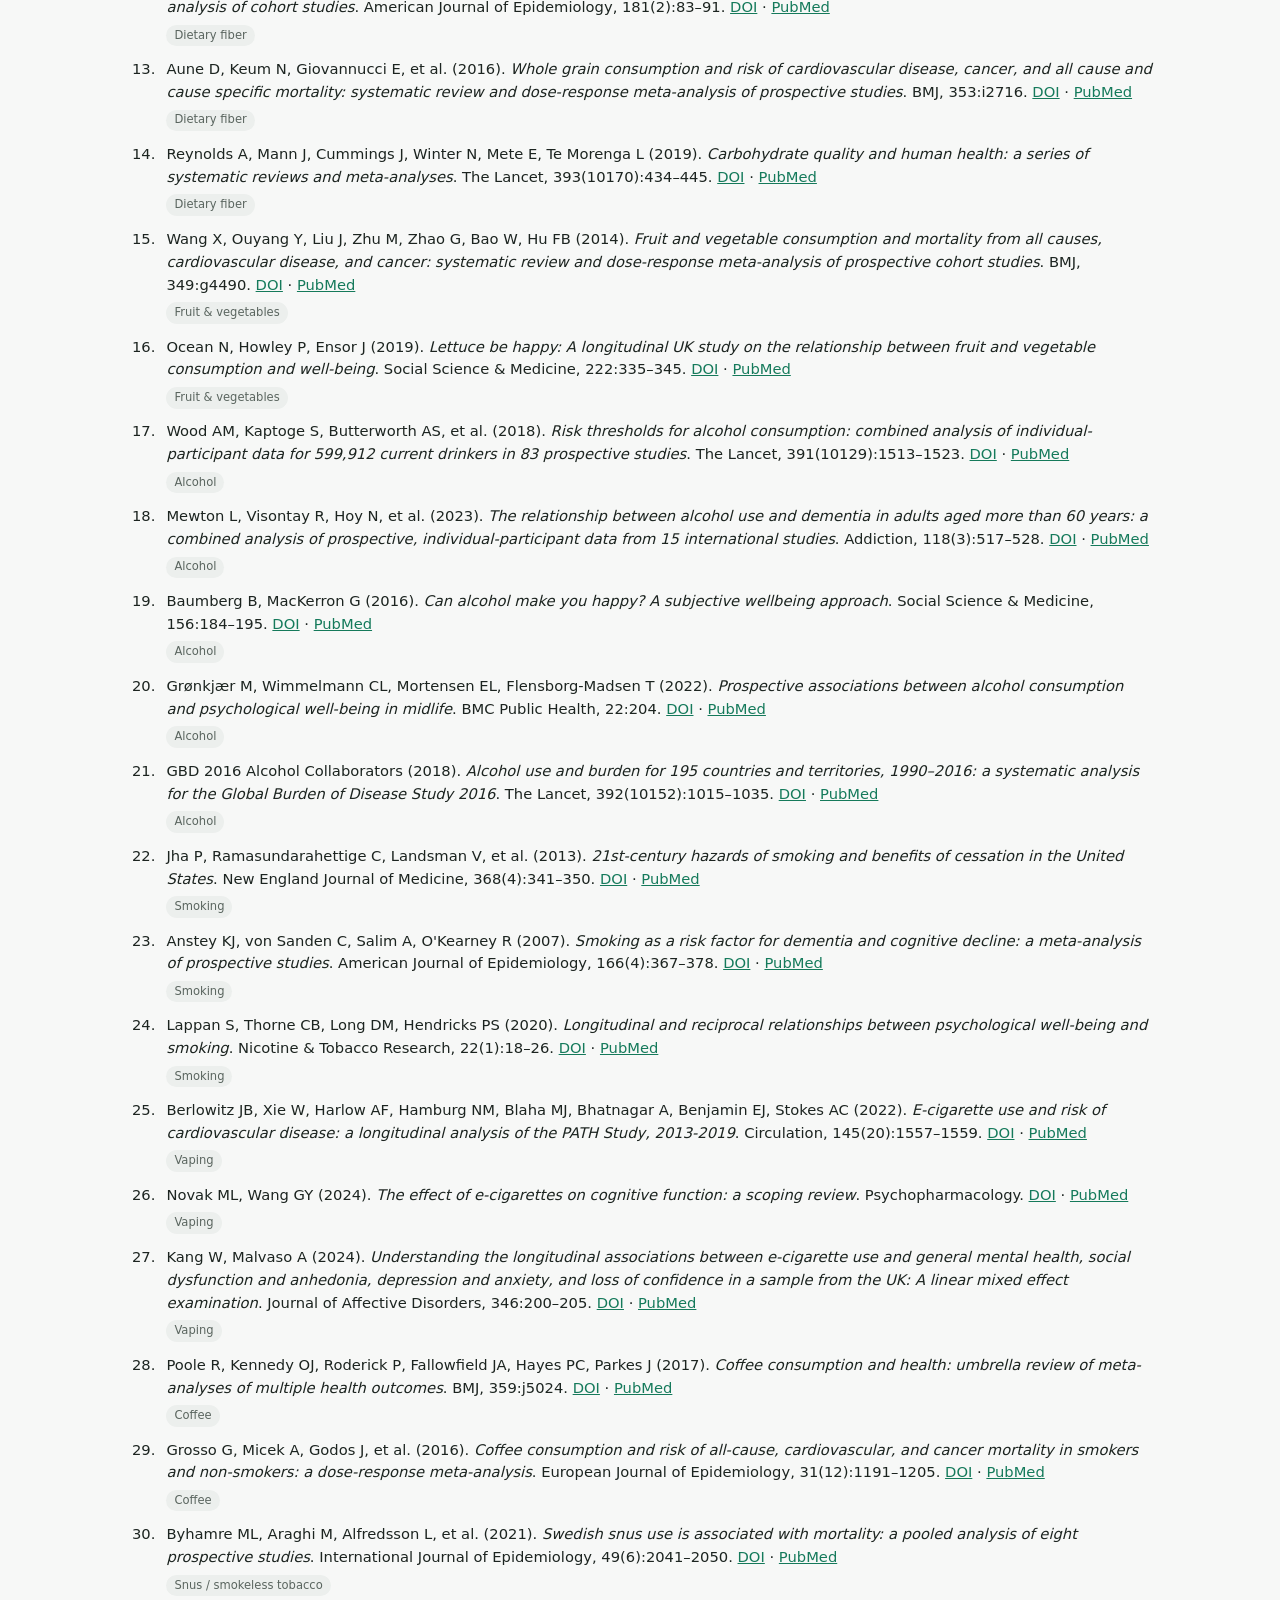
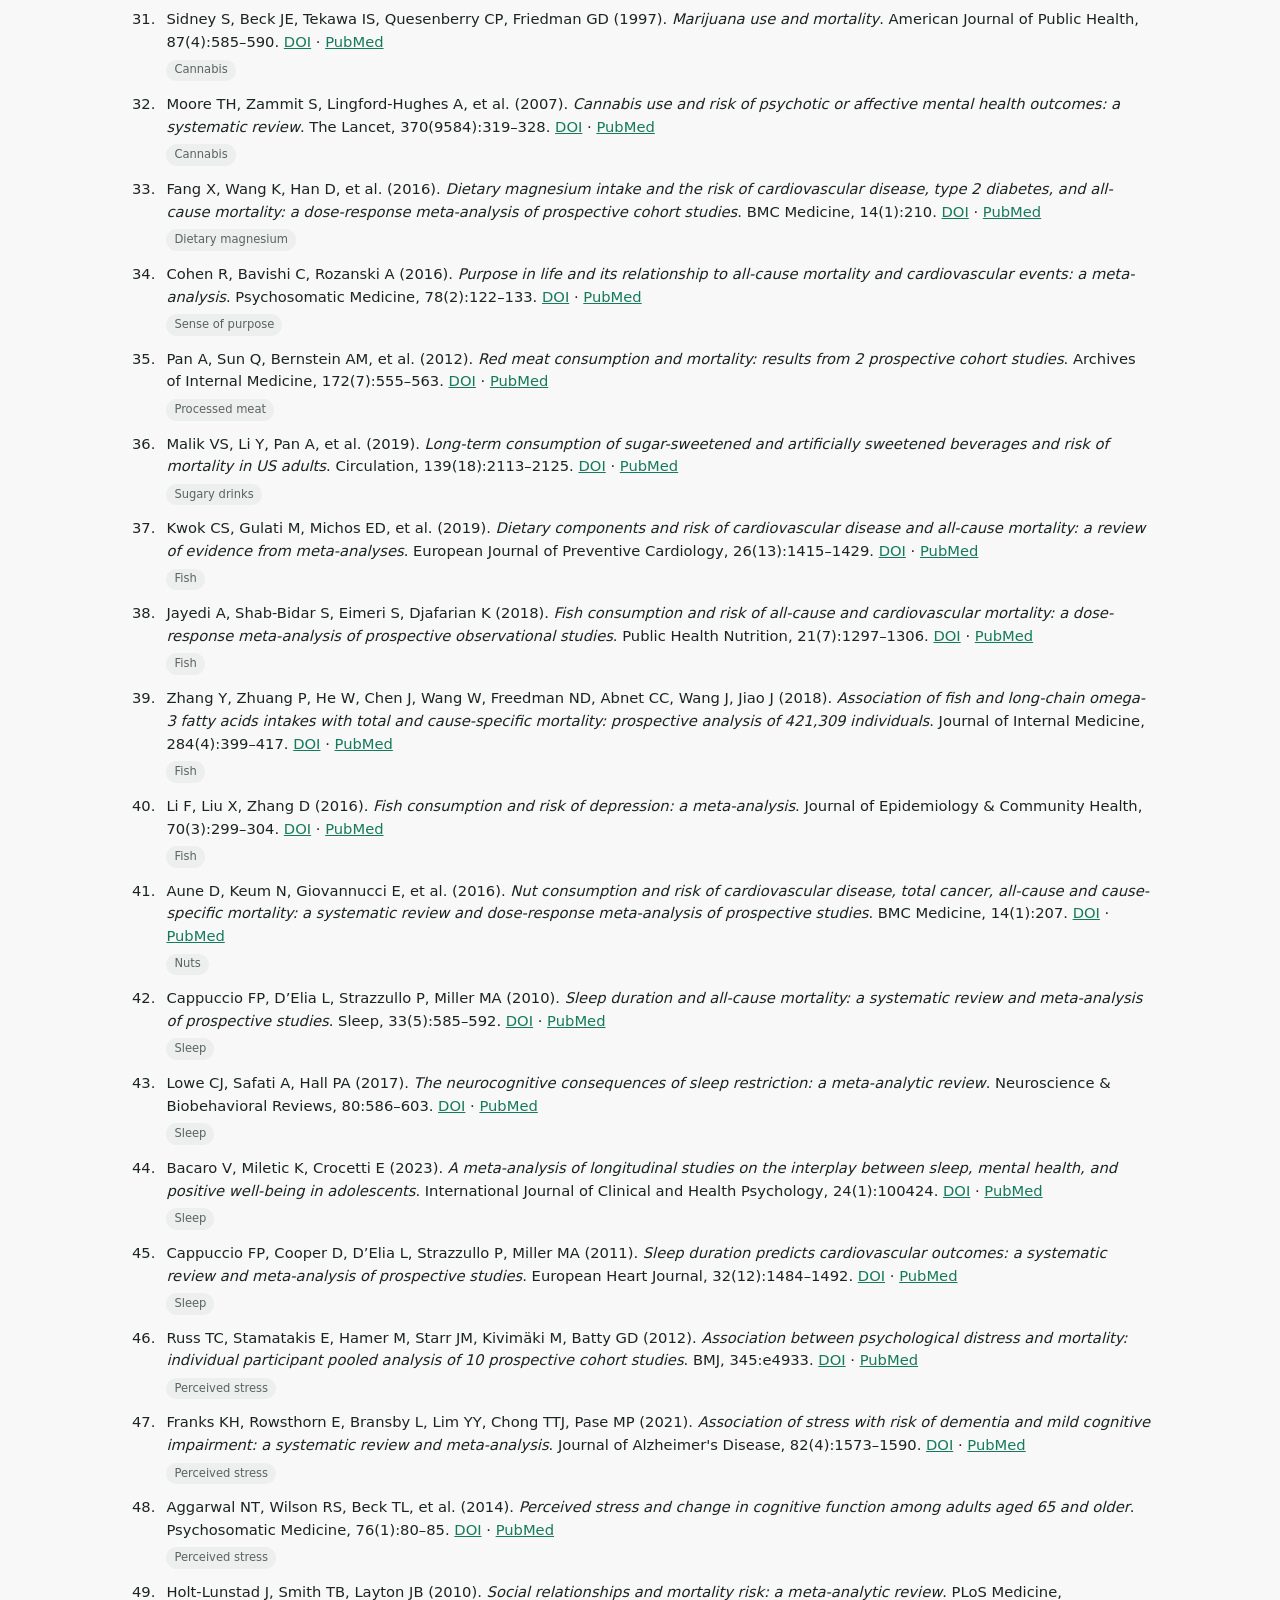
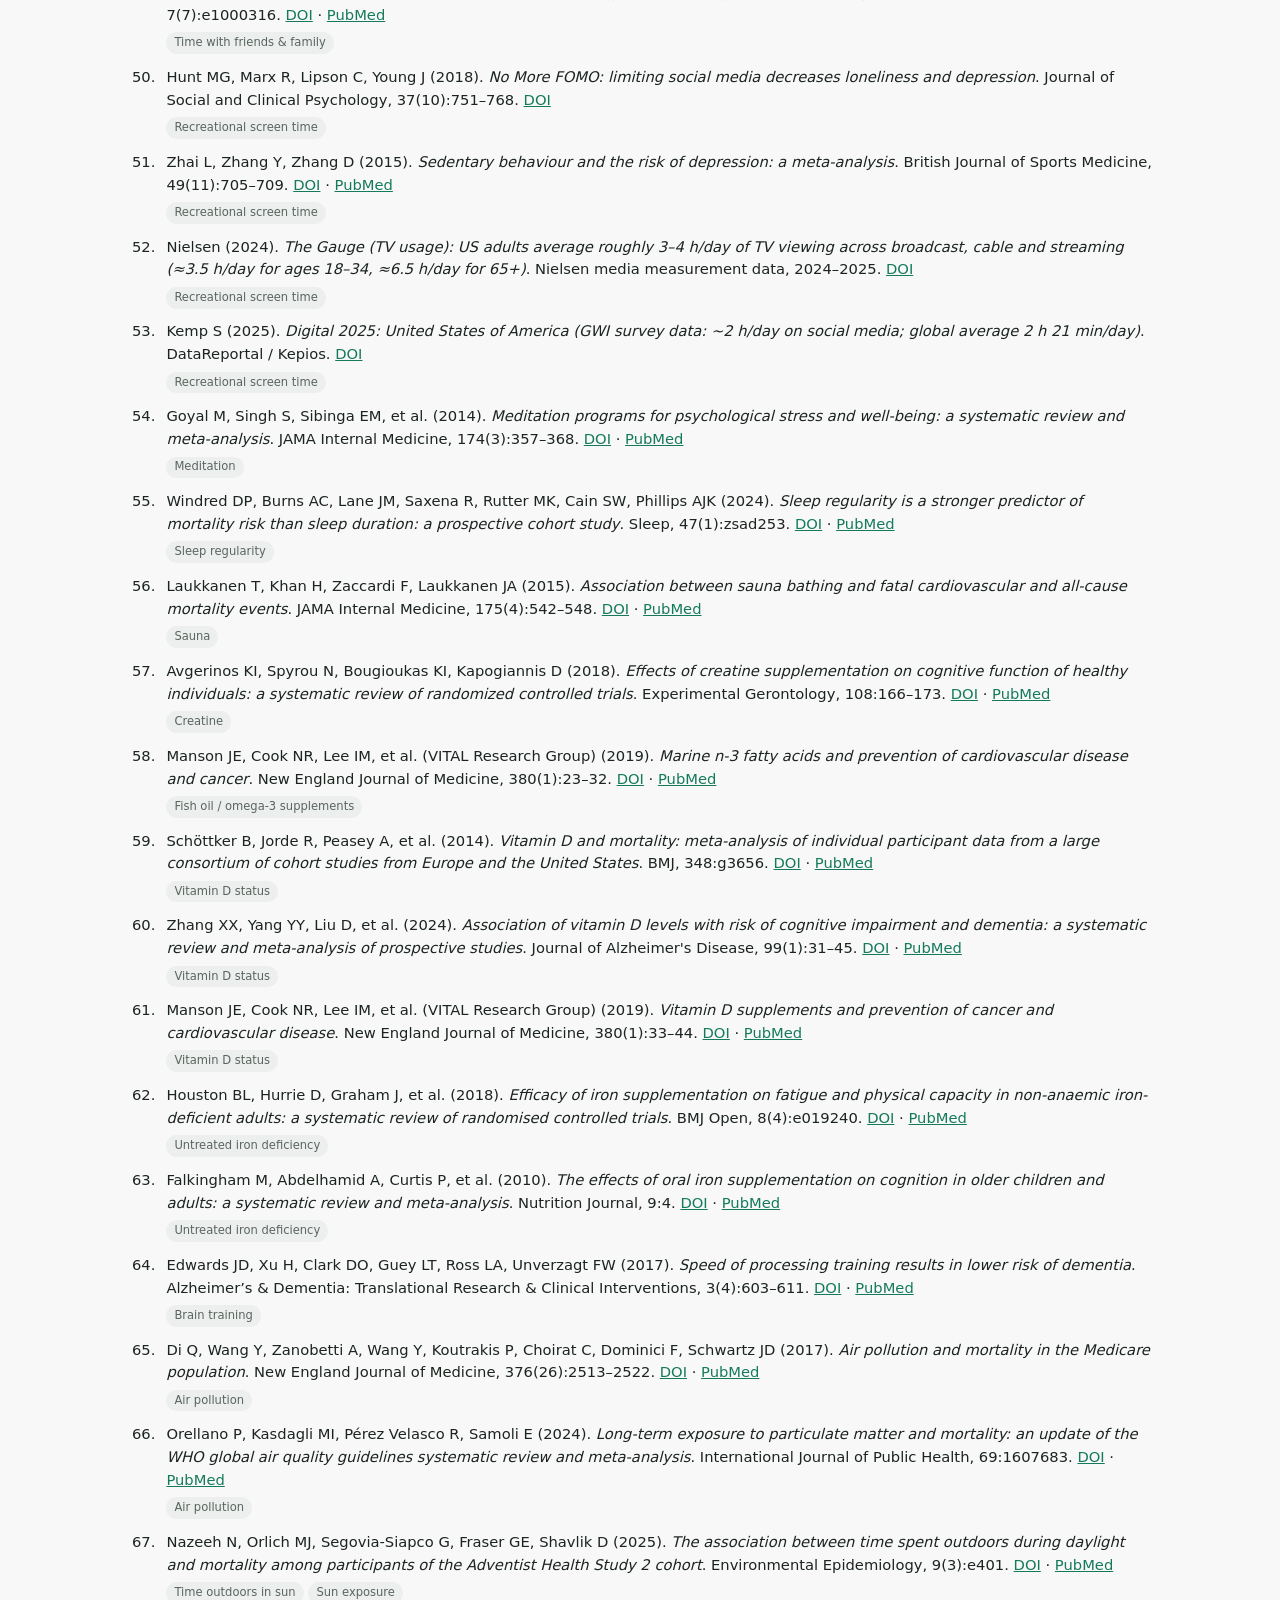
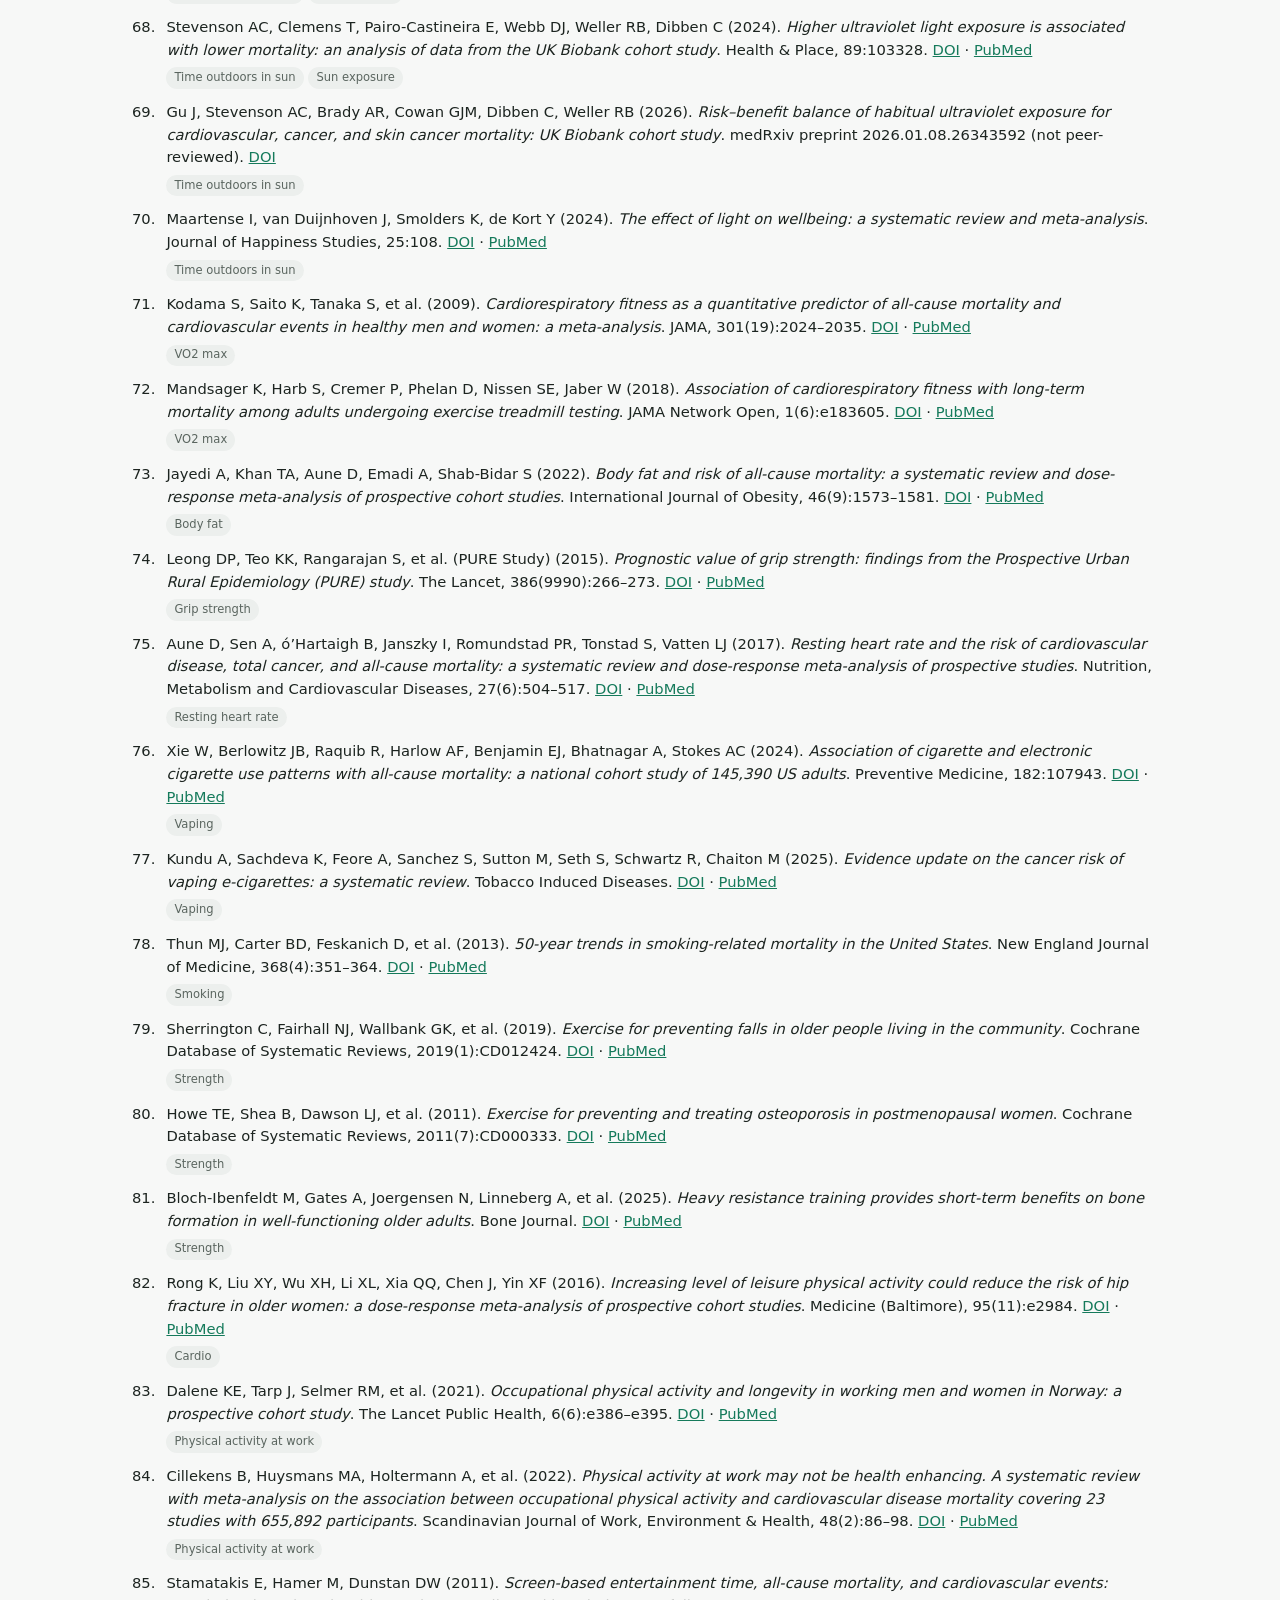
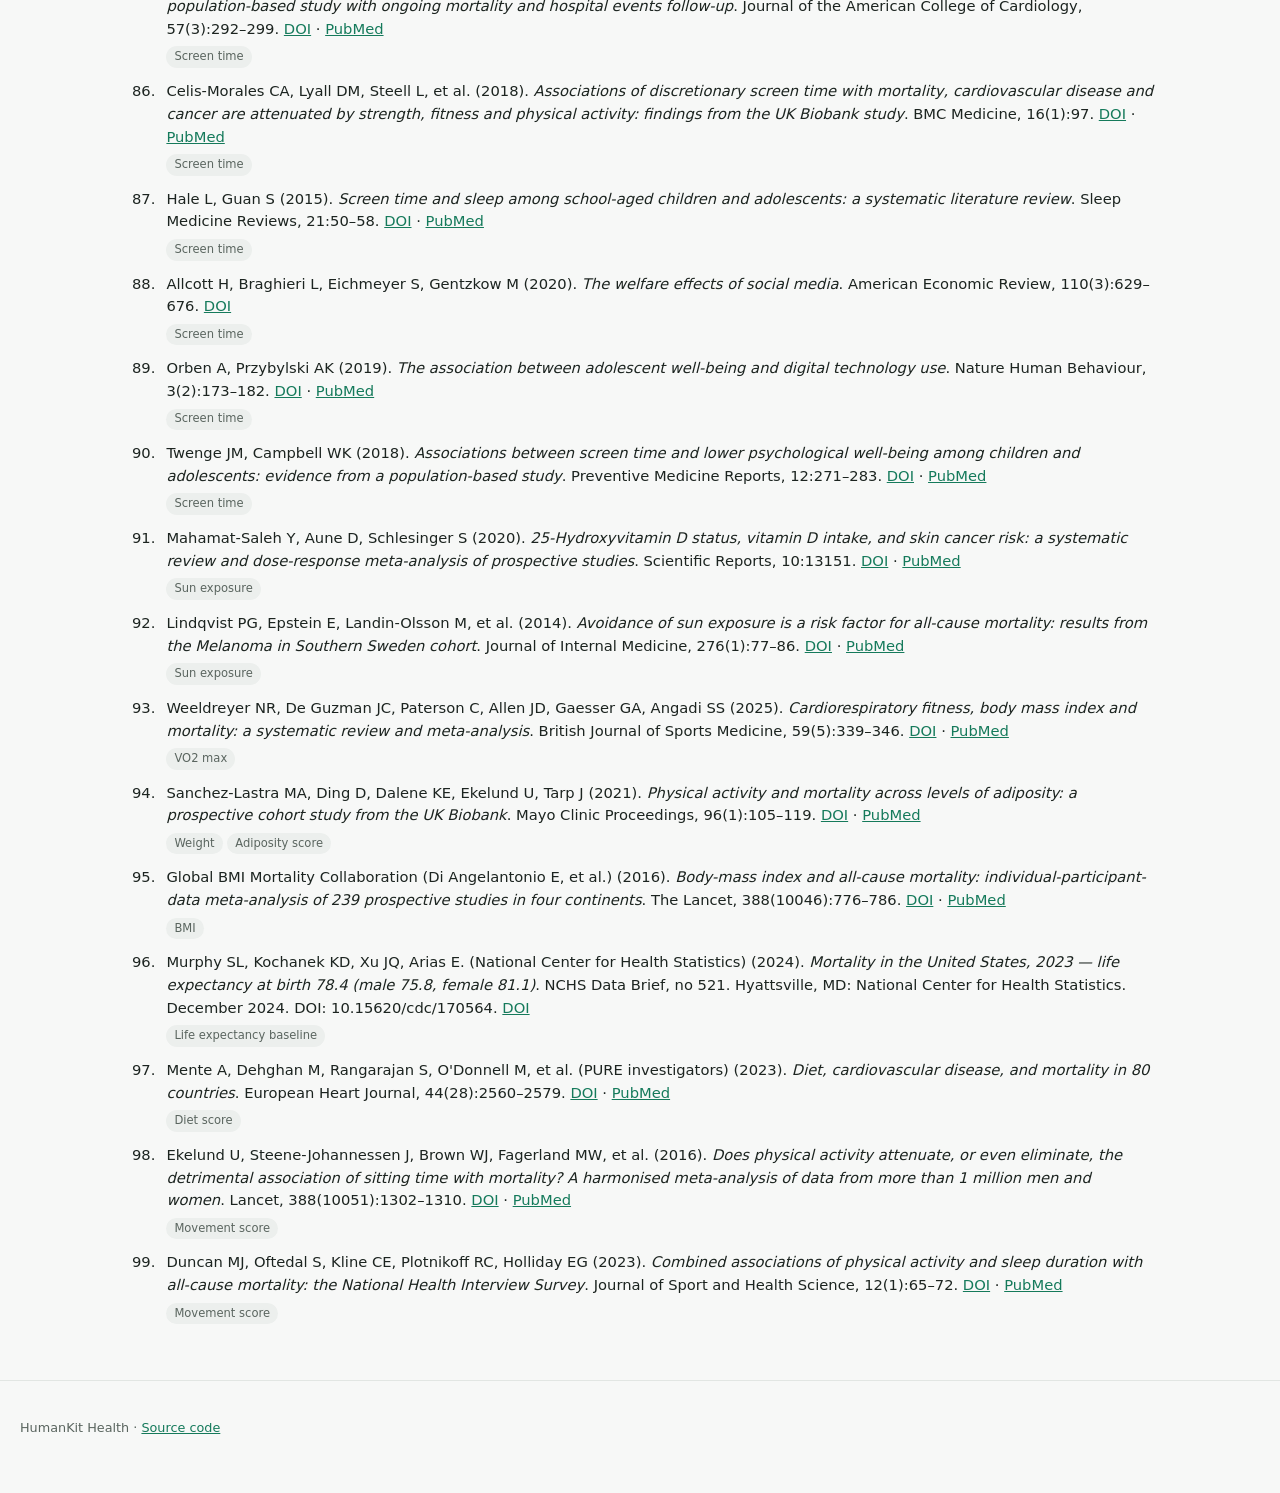
==== commit b968f799: "Done till 4.5 ish" ====
--- a/sources.html
+++ b/sources.html
@@ -34,12 +34,67 @@
 
     <h3>How it works</h3>
     <p>Each input maps to a <strong>hazard ratio (HR)</strong> from a published study, e.g.
-    meeting exercise guidelines corresponds to HR 0.69, a 31% lower mortality hazard. HRs
-    are combined <strong>multiplicatively, assuming independence</strong>. Sometimes the numbers differ from the study, as we try to get our reference points (HR = 1) to be the average value for a given input. For example, 20 BMI = 1.0 HR, and 30 BMI = 1.07, but we instead divide and get 20 BMI = 0.93 and 30 BMI = 1.0 as 30 BMI is closer to the average.
-    We <strong>cap the total</strong>
-    at a 55% hazard reduction (HR 0.45) and a 4× increase (HR 4.0)</p>
-    <p>HR → years of life expectancy uses a Gompertz approximation (adult
-    mortality risk doubles roughly every 7 years).</p>
+    meeting exercise guidelines corresponds to HR 0.69, a 31% lower mortality hazard.
+    Sometimes the numbers differ from the study, as we try to get our reference points
+    (HR = 1) to be the average value for a given input. For example, 20 BMI = 1.0 HR, and
+    30 BMI = 1.07, but we instead divide and get 20 BMI = 0.93 and 30 BMI = 1.0 as 30 BMI
+    is closer to the average.</p>
+    <p>Where the studies give a <strong>joint estimate</strong> — several inputs combined in
+    one published model — we use that directly. Where they don't, we combine HRs
+    <strong>multiplicatively, assuming independence</strong>, and we are strict about where
+    that assumption is fair: the table below is the boundary. We <strong>clamp the total</strong>
+    to the range HR 0.45–4.0 so no combination can claim more than the studies support.</p>
+    <p>HR → years uses a Gompertz approximation (adult mortality risk doubles roughly every
+    7 years).</p>
+
+    <h3>Where multiplying risks is fair — and where it isn't</h3>
+    <p>Combining HRs under an independence assumption is a published WHO/GBD-family
+    comparative-risk-assessment method — valid <em>when the factors are weakly correlated
+    and do not share pathways</em> (Ezzati 2003, Lancet 362:271–80;
+    <a href="https://doi.org/10.1016/S0140-6736(03)13968-2">DOI</a>). That qualifier <b>is</b>
+    the whole conflation problem, so we hold every combination we make against it:</p>
+    <table class="jm-tbl conflation" id="fair-boundary">
+      <thead>
+        <tr>
+          <th>Zone</th>
+          <th>Rule</th>
+          <th>Where it applies</th>
+          <th>Status</th>
+        </tr>
+      </thead>
+      <tbody>
+        <tr>
+          <td><strong>Fair multiplication</strong></td>
+          <td>multiply marginal HRs, uncertainty only</td>
+          <td>across clusters (movement × diet × mind × substances × sleep: different exposure domains, modestly correlated)</td>
+          <td>keep as-is</td>
+        </tr>
+        <tr>
+          <td><strong>Fair multiplication</strong></td>
+          <td>coefficients from the published joint model (no per-slider multiplication)</td>
+          <td>within clusters <em>inside</em> published joint models (PURE diet-score components; PA×strength cells)</td>
+          <td>Phase 1/3: replace</td>
+        </tr>
+        <tr>
+          <td><strong>Unfair multiplication</strong></td>
+          <td>within clusters with no joint model — marginal HRs multiplied</td>
+          <td>diet sliders outside the chosen score (coffee, magnesium), movement once Ekelund/Momma cells are in, until then the whole cluster</td>
+          <td>must be replaced by joint estimates</td>
+        </tr>
+        <tr>
+          <td><strong>No combination</strong></td>
+          <td>per-lever only; no cluster total, no combined claim</td>
+          <td>psychosocial (purpose, stress, social, sleepReg) unless Phase 1 finds joint evidence; screen→happiness already treated this way</td>
+          <td>adopted</td>
+        </tr>
+      </tbody>
+    </table>
+    <p>Where no joint evidence exists but two inputs still overlap on a pathway, the weaker
+    one is counted at a discounted rate with a residual set of pair parameters
+    (<code>ρ</code>, a model parameter — its values are next to each pair in the overlap
+    table below). Ranges and bands are <strong>assumption-space bounds</strong>: how far the
+    model's answer spreads under its independence + quadrature assumptions — the honest
+    width of the estimate, not a prediction about any one person.</p>
     <p>In an attempt to be more accurate, some math is applied. Exactly how can be seen in the <a href="https://github.com/humankit-org/health">source code</a>.</p>
     <ul><li>
     Studies also give confidence intervals, which we combine in log quadrature.
@@ -50,8 +105,10 @@
     <li>
     Psychosocial factors (purpose in life, stress, social connection, sleep regularity) are shown
     <strong>per slider only</strong> — the studies give no joint estimate for them together, and the
-    pairwise correlations are far too tangled to multiply, so they never enter a combined total. On the
-    main page their effects are labelled "per slider — not in the total".
+    pairwise correlations are far too tangled to multiply, so there is no reliable way to combine
+    them yet. They never multiply into the mortality / cancer / CVD totals; only on the cognition
+    &amp; wellbeing bands their (weak, correlational) points each contribute individually. On the
+    main page they are labelled "per lever — shown individually".
     </li>
 
     </ul>
@@ -65,6 +122,33 @@
     <p>The reference attempts to be the "average citizen", meaning better than the reference is only better than average, not necessarily "good".</p>
     <p>The goal of the website is only to give a collected overview of insights into what kind of lifestyle factors affect your health and by how much, whilst maybe sharing some new information. Is a daily multivitamin 'healthy' enough to offset never exercising? (no).</p>
 
+  </section>
+
+  <section class="page-section" id="conflation">
+    <h2>How inputs are combined</h2>
+    <p>Where published research reports how factors combine, we use a
+    <strong>joint model</strong> (a cluster total from one study) instead of
+    multiplying each slider's effect separately. Where no joint evidence
+    exists but two inputs clearly overlap, we price the residual overlap with a
+    discount ρ (a model parameter, not a published number). The tables below are
+    generated from the same data the calculator uses.</p>
+    <div id="jm-list"></div>
+
+    <h3>Overlapping inputs</h3>
+    <p>Pairs that share a pathway or a corrupting variable. When both members
+      are active on an output, the weaker one is counted at <tt>(1−ρ)</tt> so
+      shared variance is not charged twice.</p>
+    <table class="jm-tbl conflation" id="overlap-list">
+      <thead>
+        <tr>
+          <th>Pair</th>
+          <th>ρ</th>
+          <th>Classification</th>
+          <th>Citation</th>
+        </tr>
+      </thead>
+      <tbody></tbody>
+    </table>
   </section>
 
   <section class="page-section" id="references">
--- a/css/style.css
+++ b/css/style.css
@@ -221,6 +221,18 @@
 .switch input:focus-visible + .switch-track { outline: 2px solid var(--accent); outline-offset: 2px; }
 
 /* impact chips */
+.lever-note {
+  max-width: 34rem;
+  margin: 0.75rem auto 1.25rem;
+  padding: 0.75rem 1rem;
+  border-left: 3px solid var(--accent);
+  background: var(--card);
+  font-size: 0.85rem;
+  line-height: 1.5;
+  color: var(--ink-soft);
+}
+.lever-note h2 { margin: 0 0 0.35rem; font-size: 0.95rem; }
+.lever-note p { margin: 0; }
 .chips { display: flex; flex-wrap: wrap; gap: 0.3rem; margin-top: 0.4rem; }
 .chips:empty { display: none; }
 .chip {
@@ -514,6 +526,14 @@
 }
 .chip.chip-lever { border: 1px dashed var(--accent); }
 .chip-lever-tag { font-size: 0.8em; opacity: 0.8; }
+.confl-tag {
+  display: inline-block;
+  margin-left: 0.4rem;
+  font-size: 0.75em;
+  font-style: italic;
+  color: var(--ink-soft);
+  cursor: help;
+}
 
 /* -------------------------------------------------- methodology + refs */
 
@@ -541,6 +561,35 @@
   color: var(--ink);
 }
 
+/* --------------------------------------------- conflation (sources.html) */
+
+.jm-block { margin: 0.7rem 0; border-top: 1px solid var(--line); padding-top: 0.6rem; }
+.jm-block summary { cursor: pointer; font-weight: 600; color: var(--ink); }
+.jm-block summary .ev { margin-left: 0.3rem; }
+.jm-block summary a { font-weight: 400; font-size: 0.8rem; color: var(--ink-soft); text-decoration: none; }
+.jm-note { color: var(--ink-soft); font-size: 0.85rem; margin: 0.3rem 0; }
+.jm-comps { margin: 0.3rem 0 0.5rem 1.2rem; font-size: 0.88rem; }
+.jm-comps code { background: var(--accent-soft); border-radius: 4px; padding: 0 0.3rem; }
+.jm-block h4 { font-size: 0.82rem; margin: 0.5rem 0 0.2rem; text-transform: uppercase; letter-spacing: 0.03em; color: var(--ink-soft); }
+.jm-block h5 { font-size: 0.9rem; margin: 0.75rem 0 0.2rem; }
+
+.jm-tbl { border-collapse: collapse; font-size: 0.82rem; margin: 0.2rem 0 0.6rem; }
+.jm-tbl th, .jm-tbl td { border: 1px solid var(--line); padding: 0.25rem 0.6rem; text-align: left; }
+.jm-tbl.cells th, .jm-tbl.cells td { text-align: center; }
+.jm-tbl.cells thead th { font-weight: 600; background: #f3f6f4; }
+.jm-axes { color: var(--ink-soft); font-size: 0.78rem; margin: 0; }
+
+.jm-tbl.conflation { border-collapse: collapse; width: 100%; margin-top: 0.4rem; }
+.jm-tbl.conflation th, .jm-tbl.conflation td { text-align: left; border: 1px solid var(--line); padding: 0.35rem 0.6rem; vertical-align: top; }
+.jm-tbl.conflation thead { background: #f3f6f4; }
+.jm-tbl.conflation code { font-size: 0.85rem; }
+.jm-tbl.conflation .rho { white-space: nowrap; }
+.rho-small { font-size: 0.72rem; color: var(--ink-soft); }
+.jm-tbl.conflation .jm-note { font-size: 0.78rem; }
+  border-radius: 6px;
+  color: var(--ink);
+}
+
 .reset-row { margin-bottom: 1.25rem; }
 #reset {
   background: var(--card);
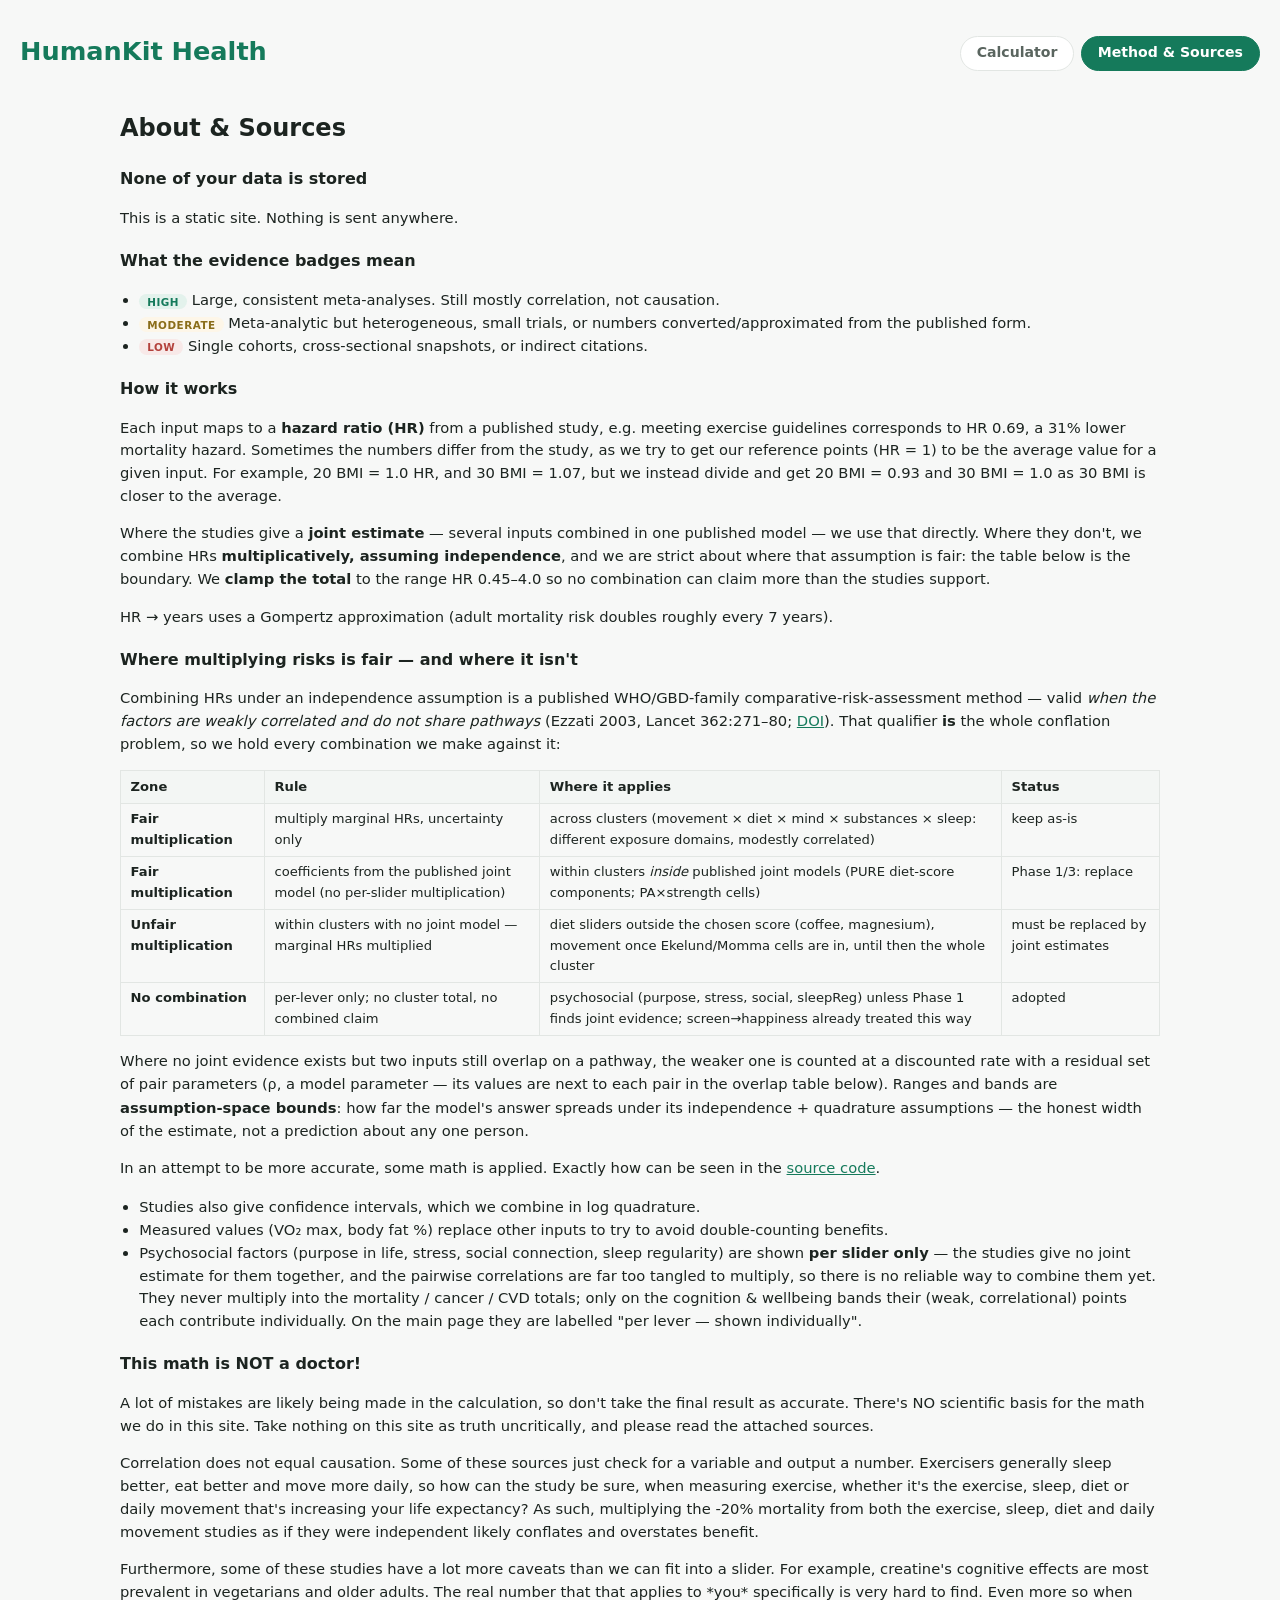
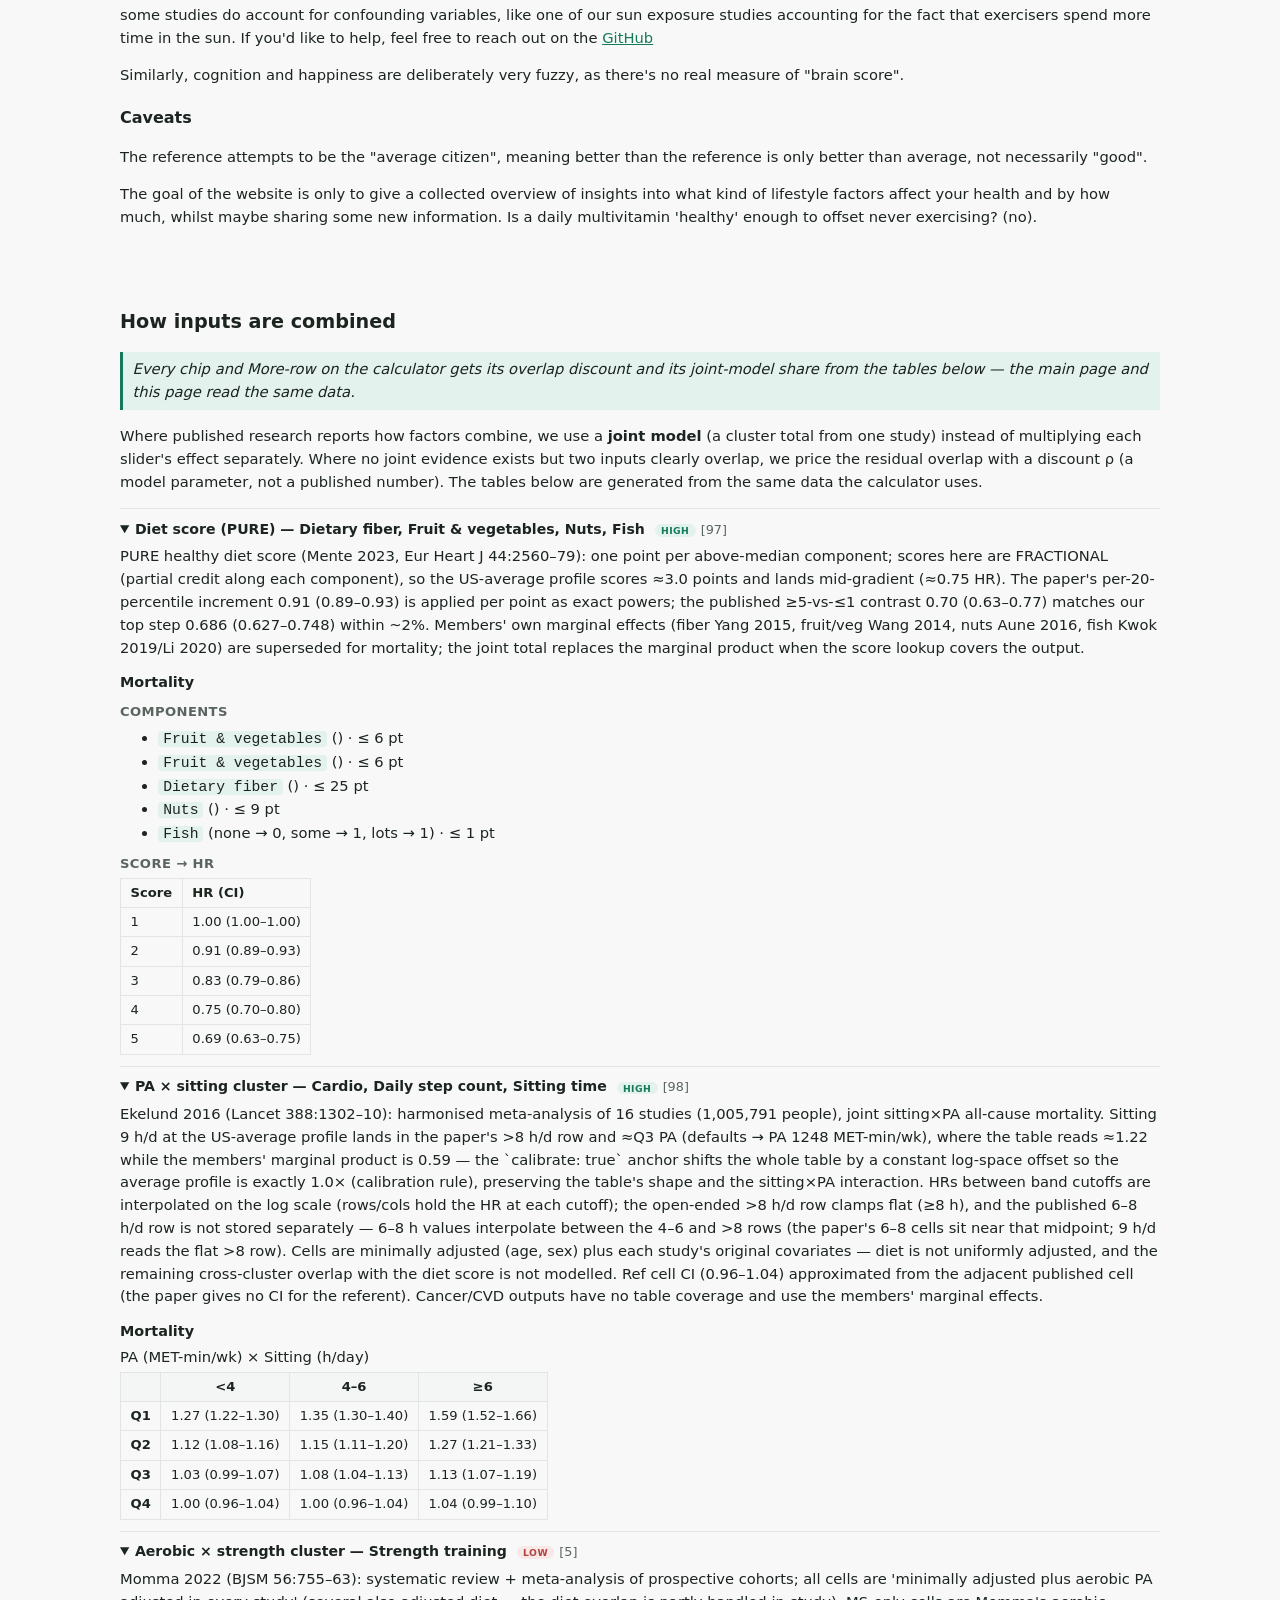
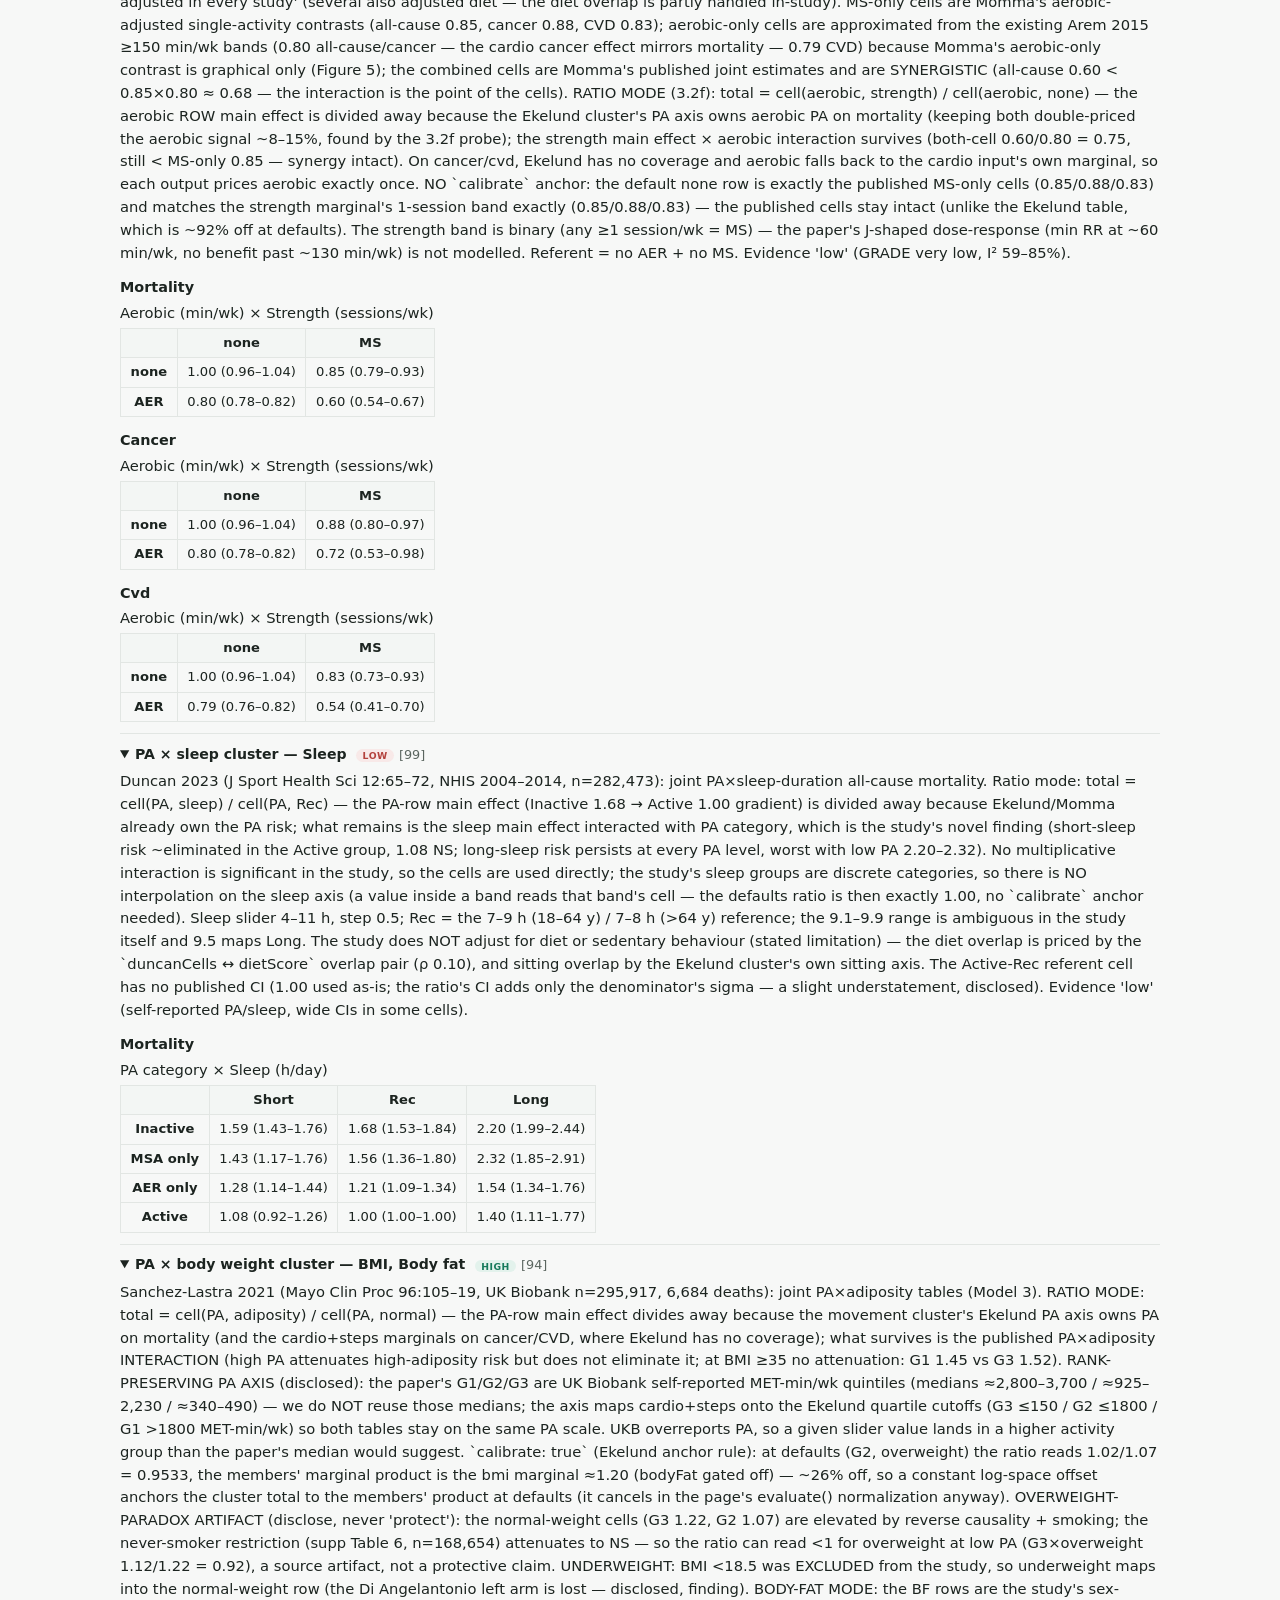
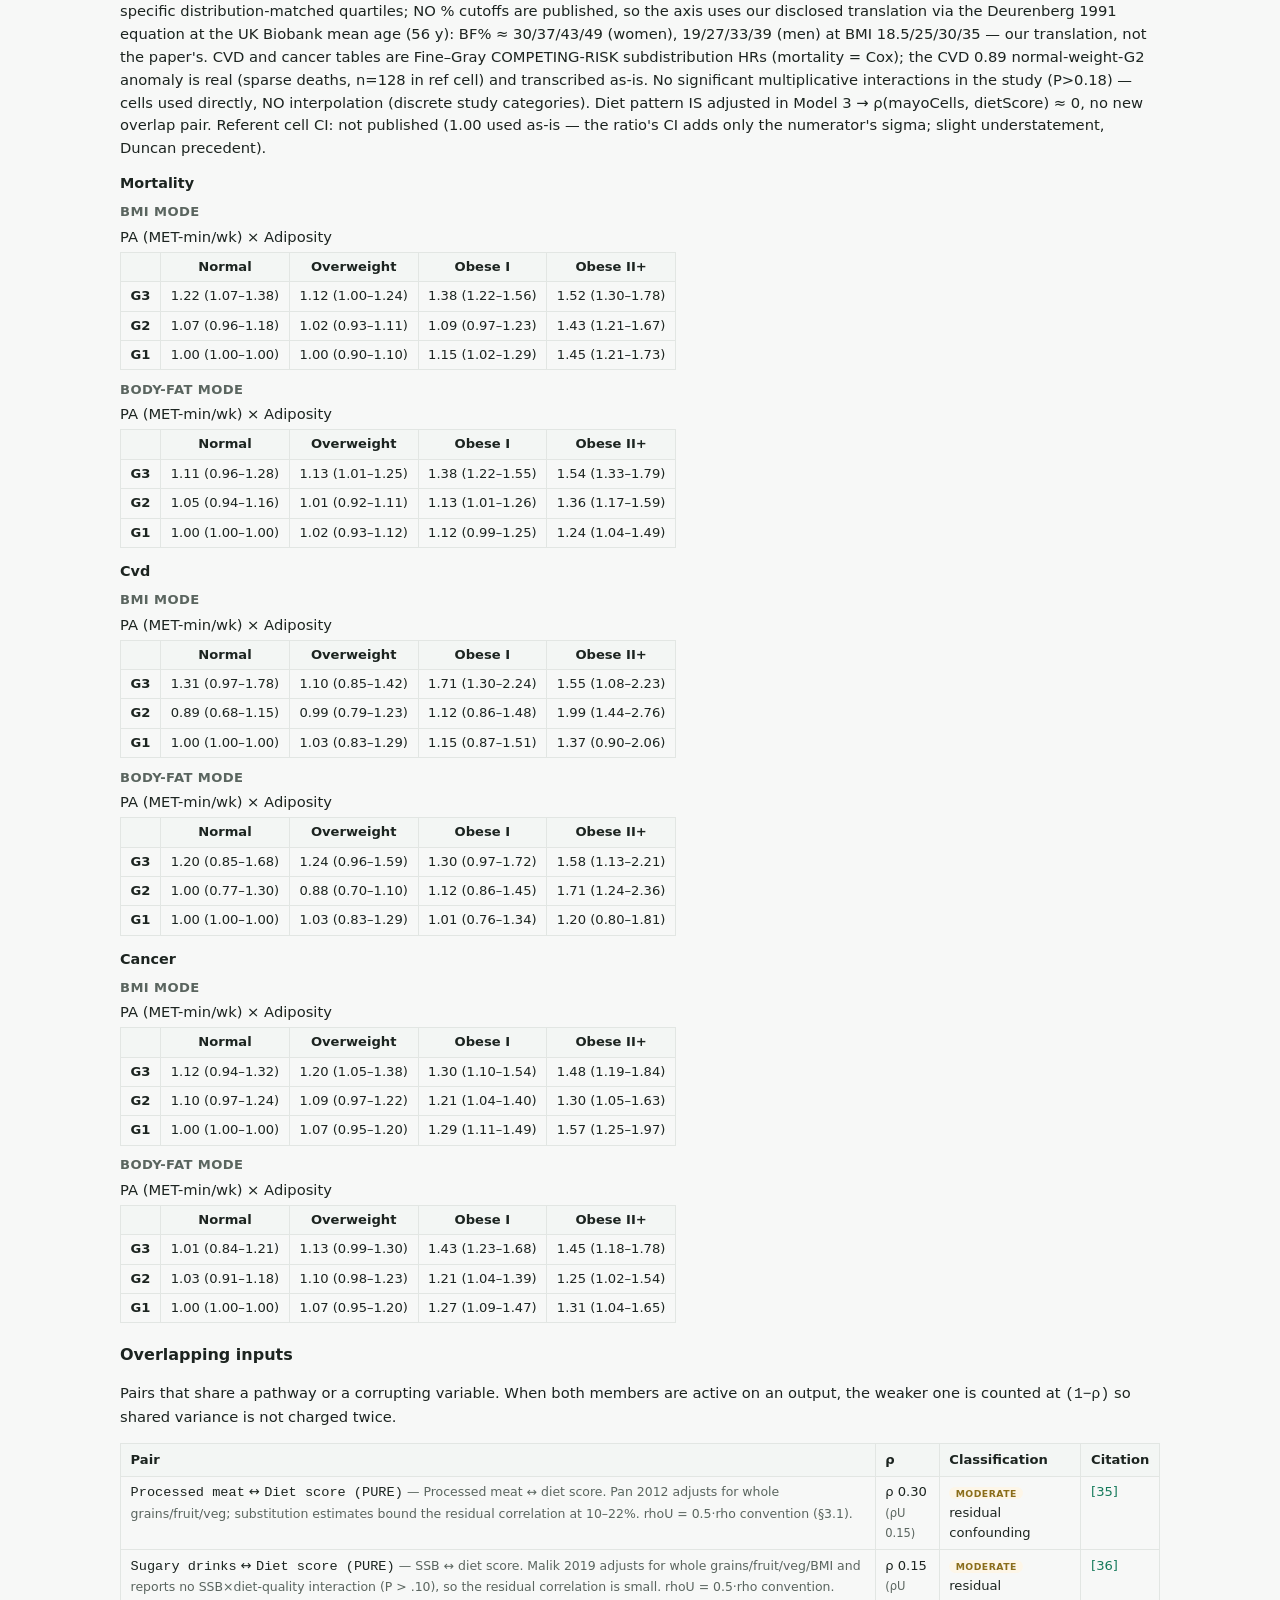
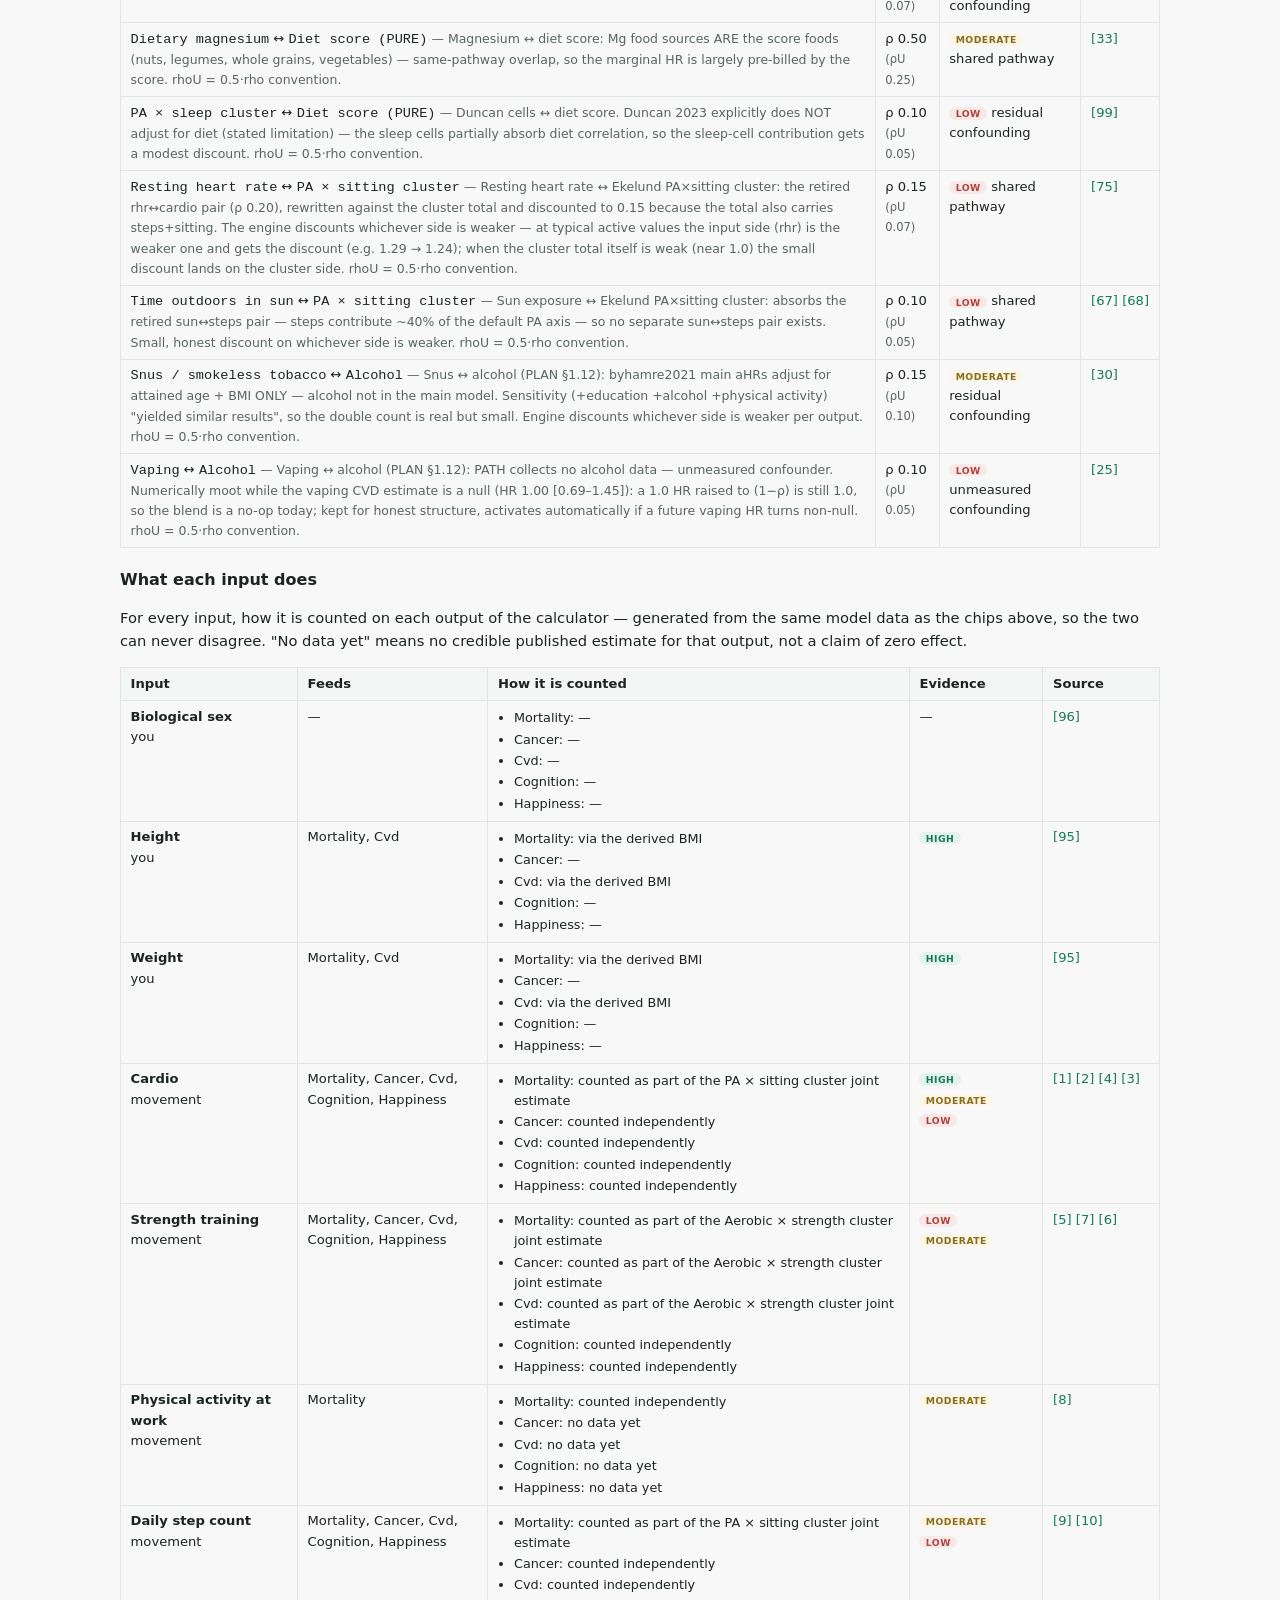
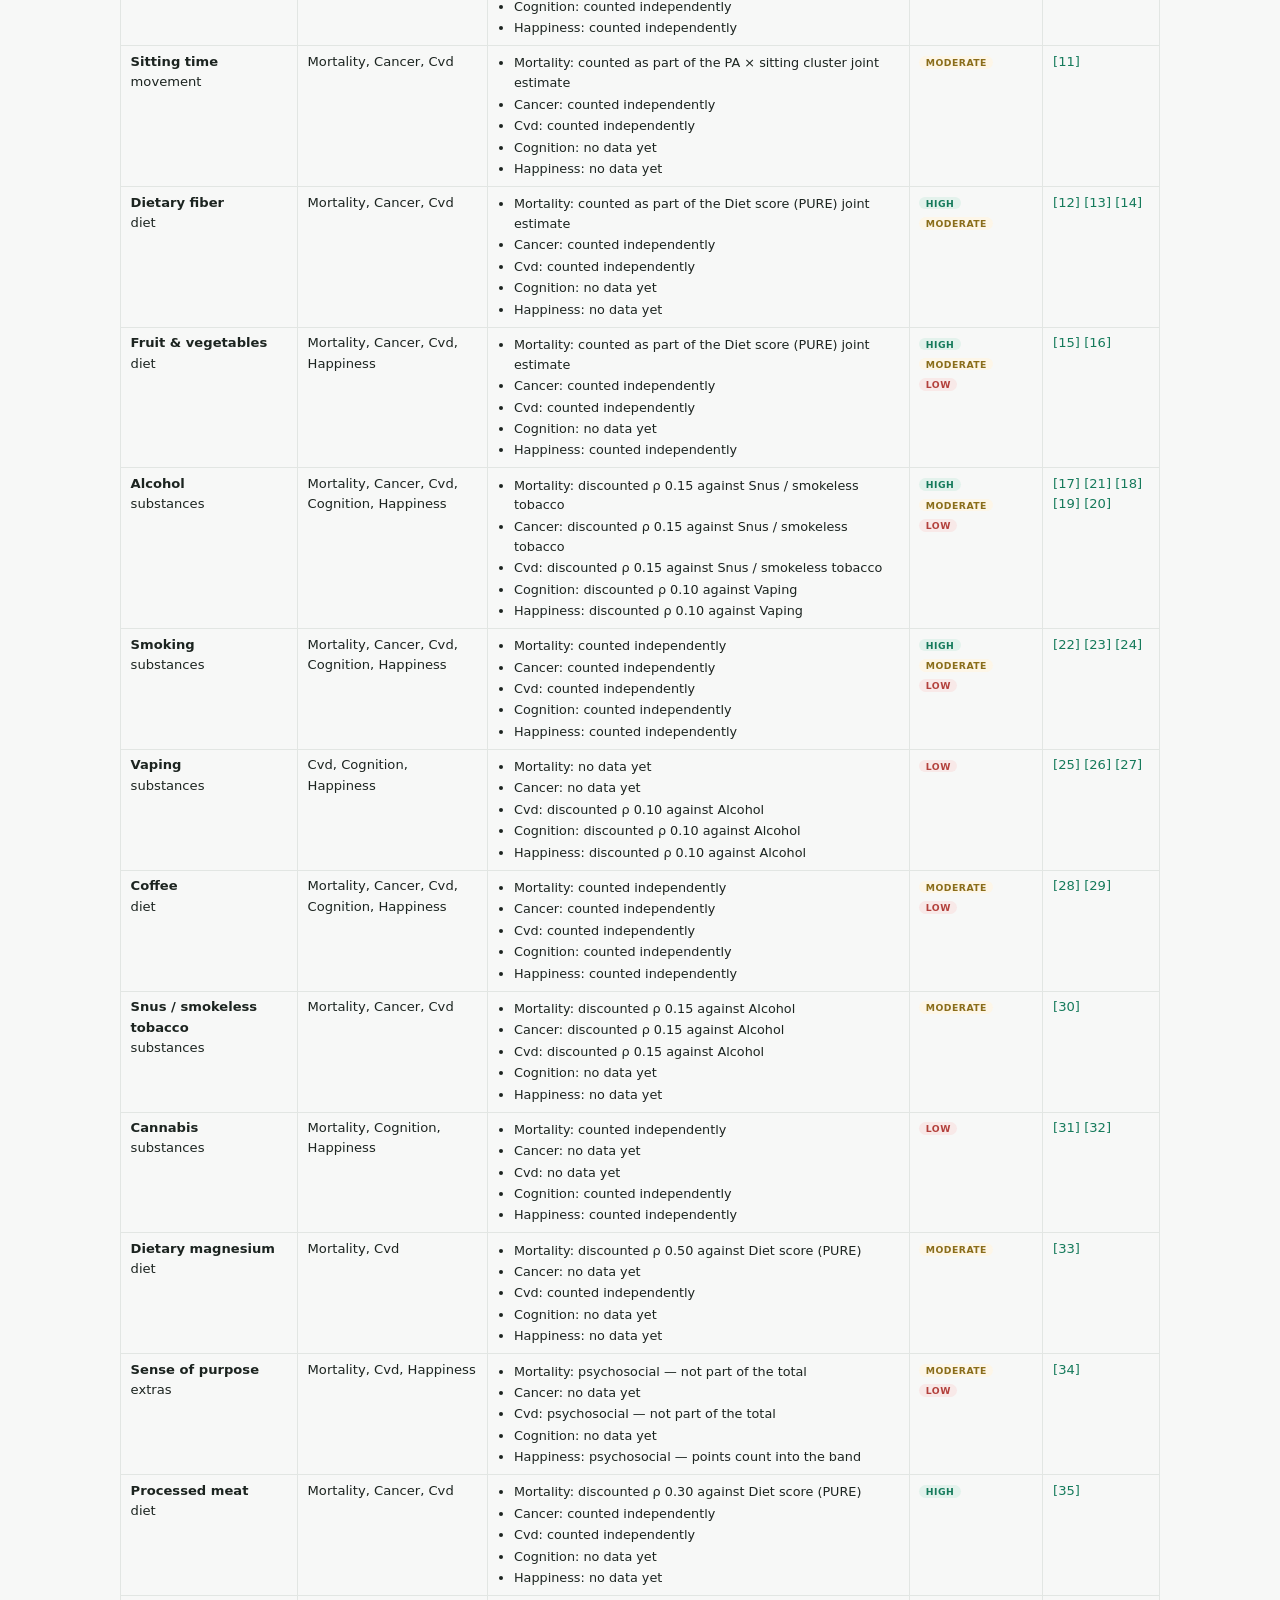
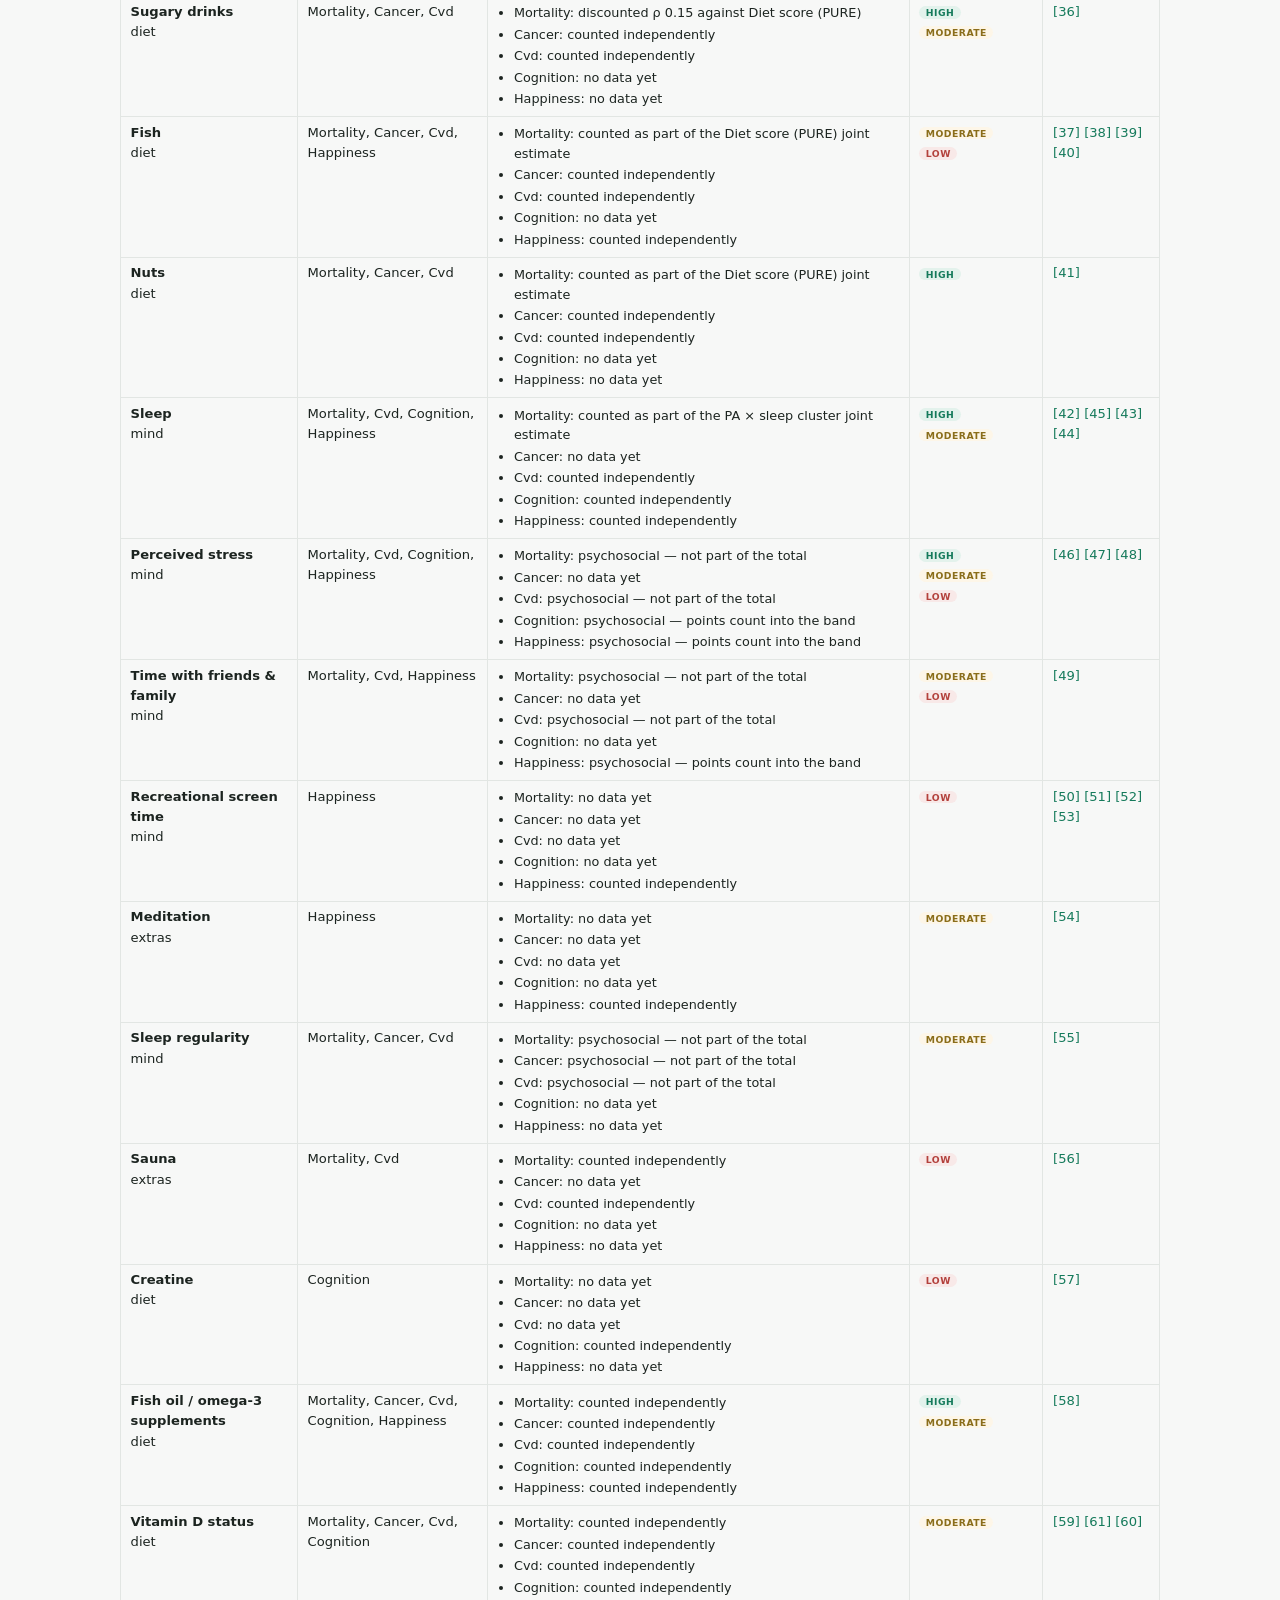
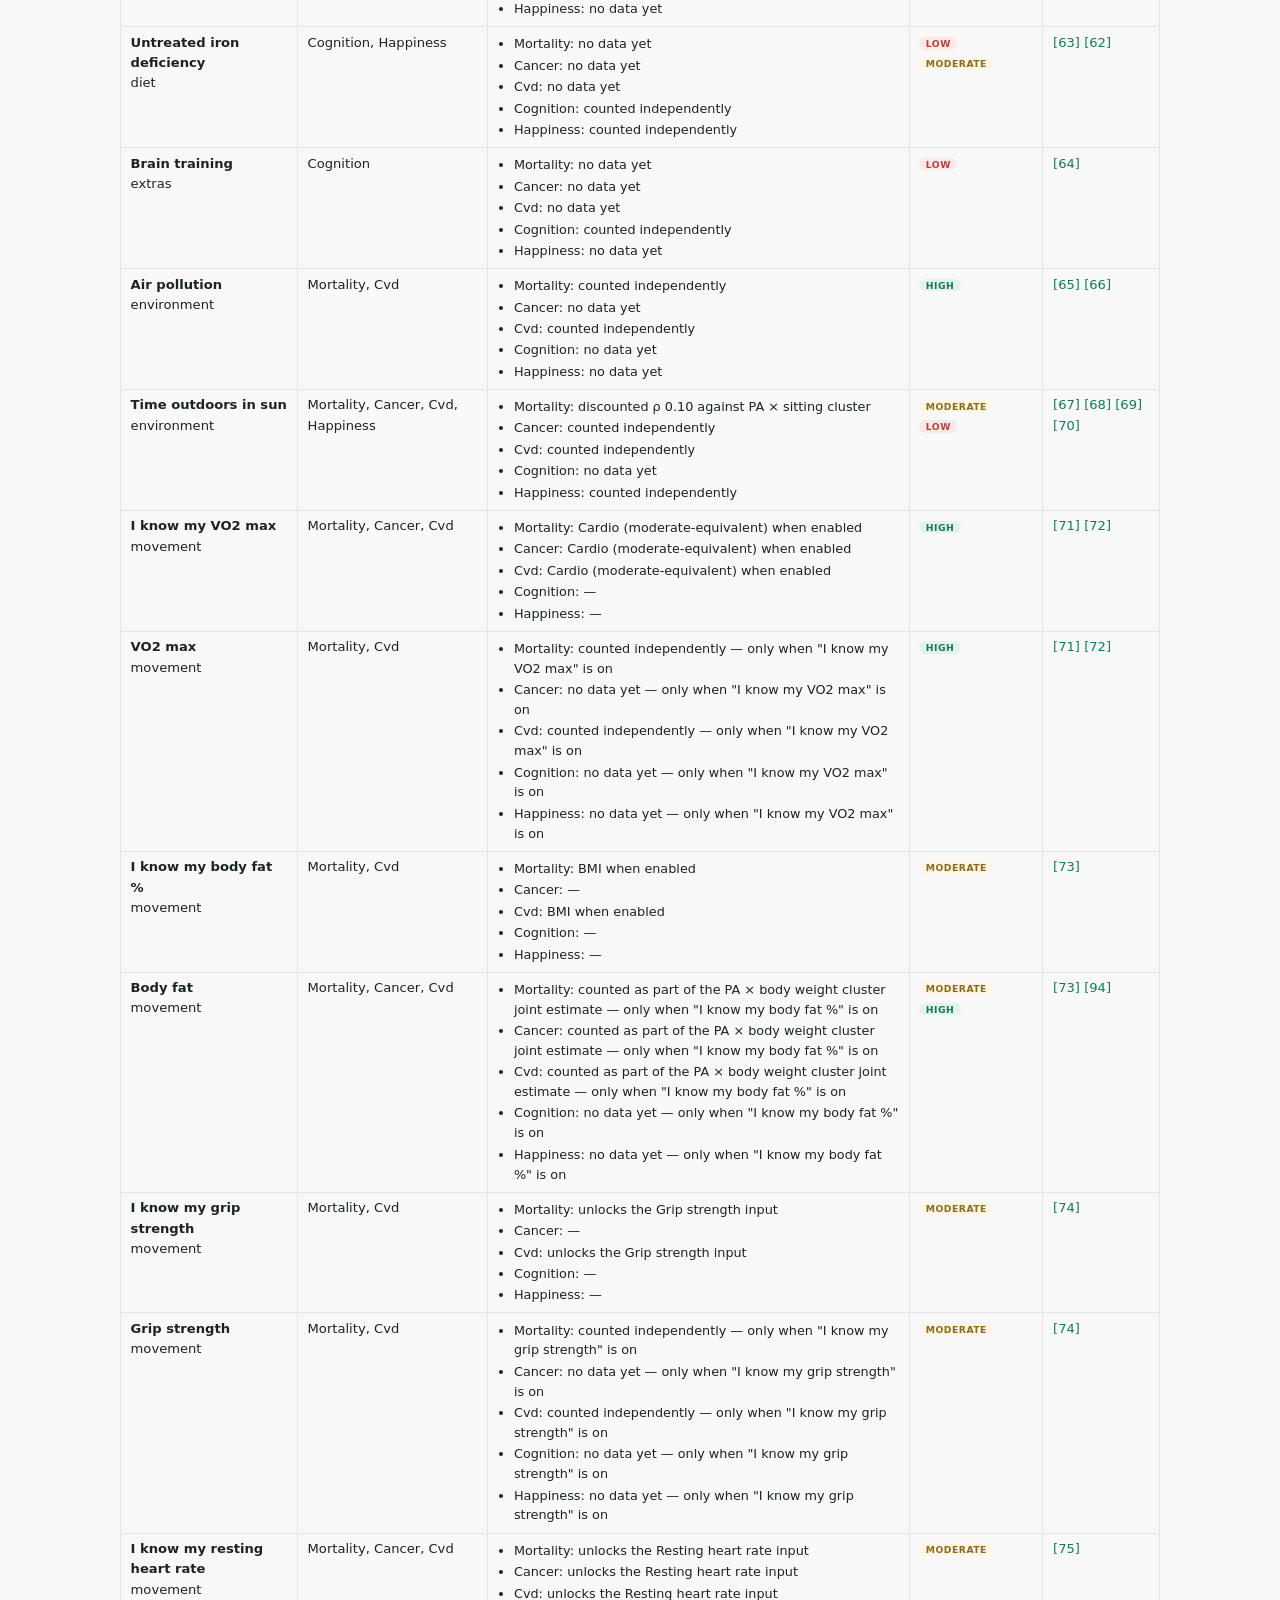
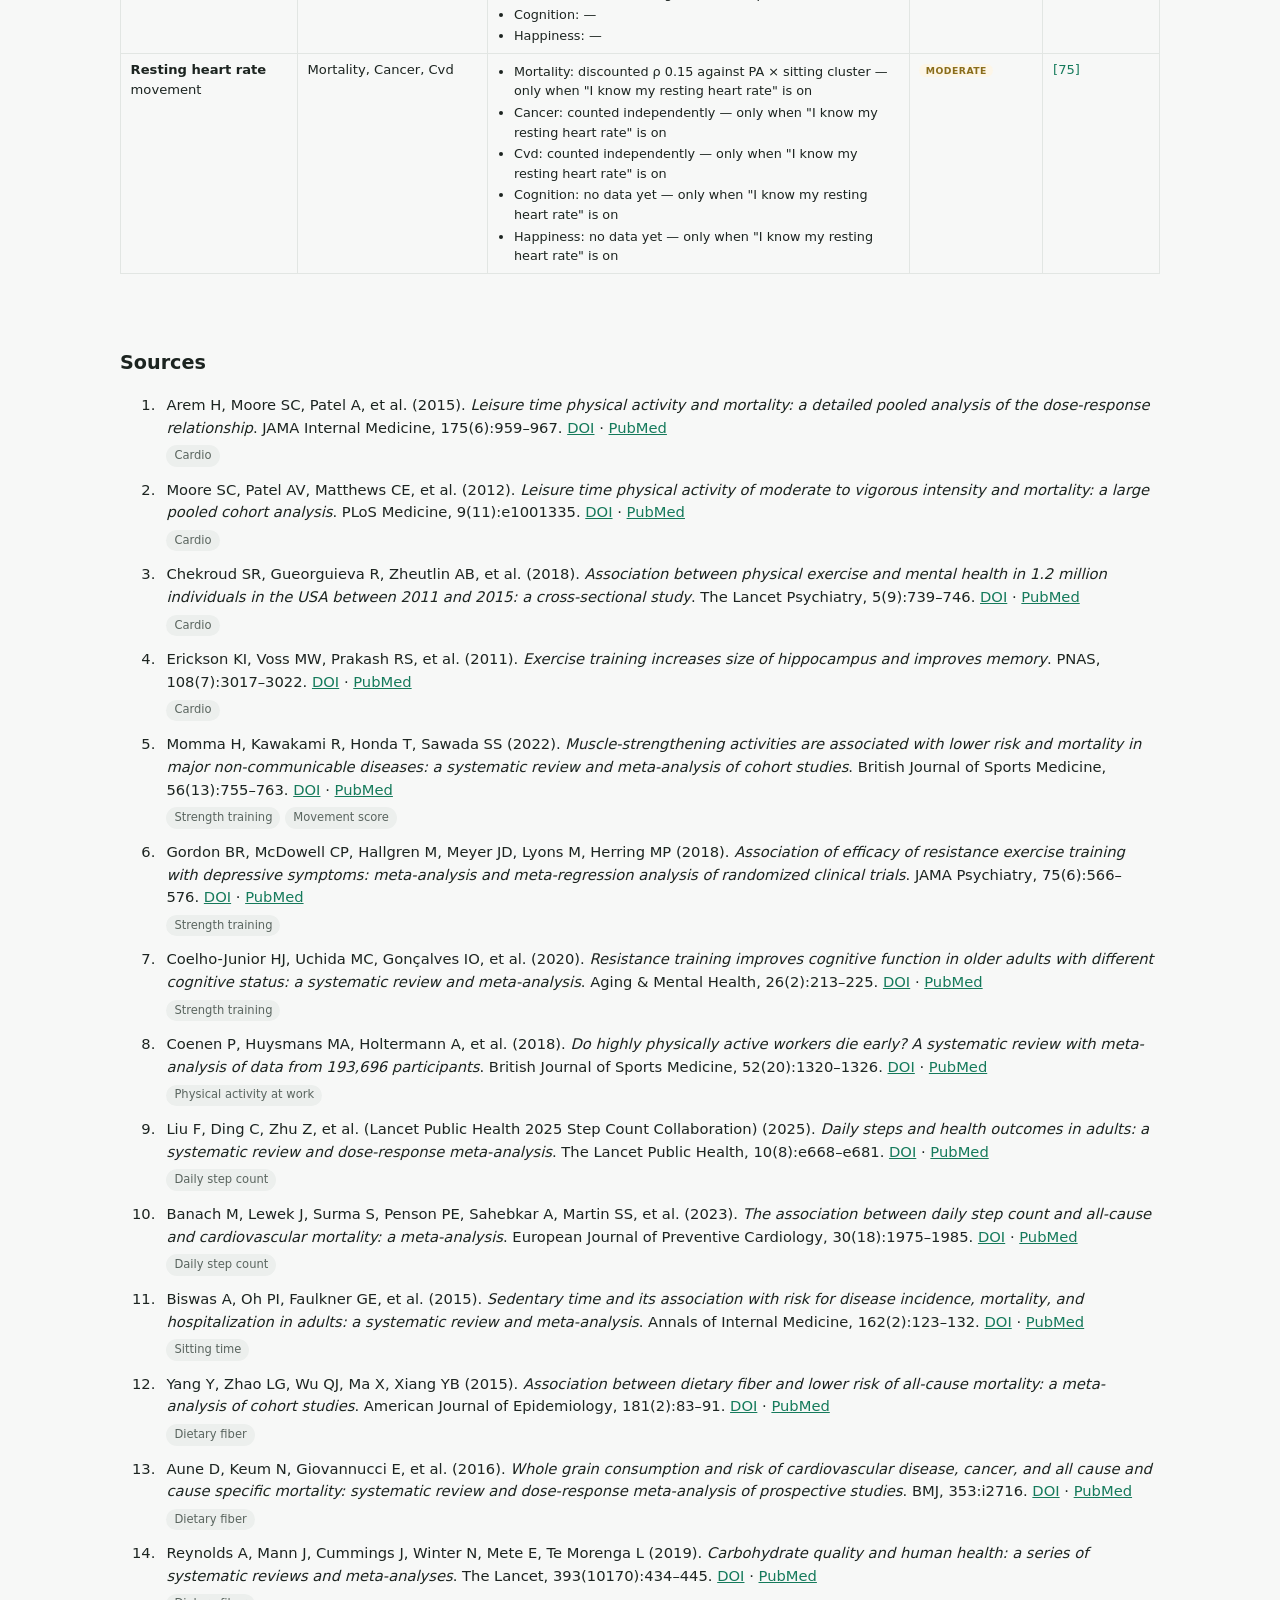
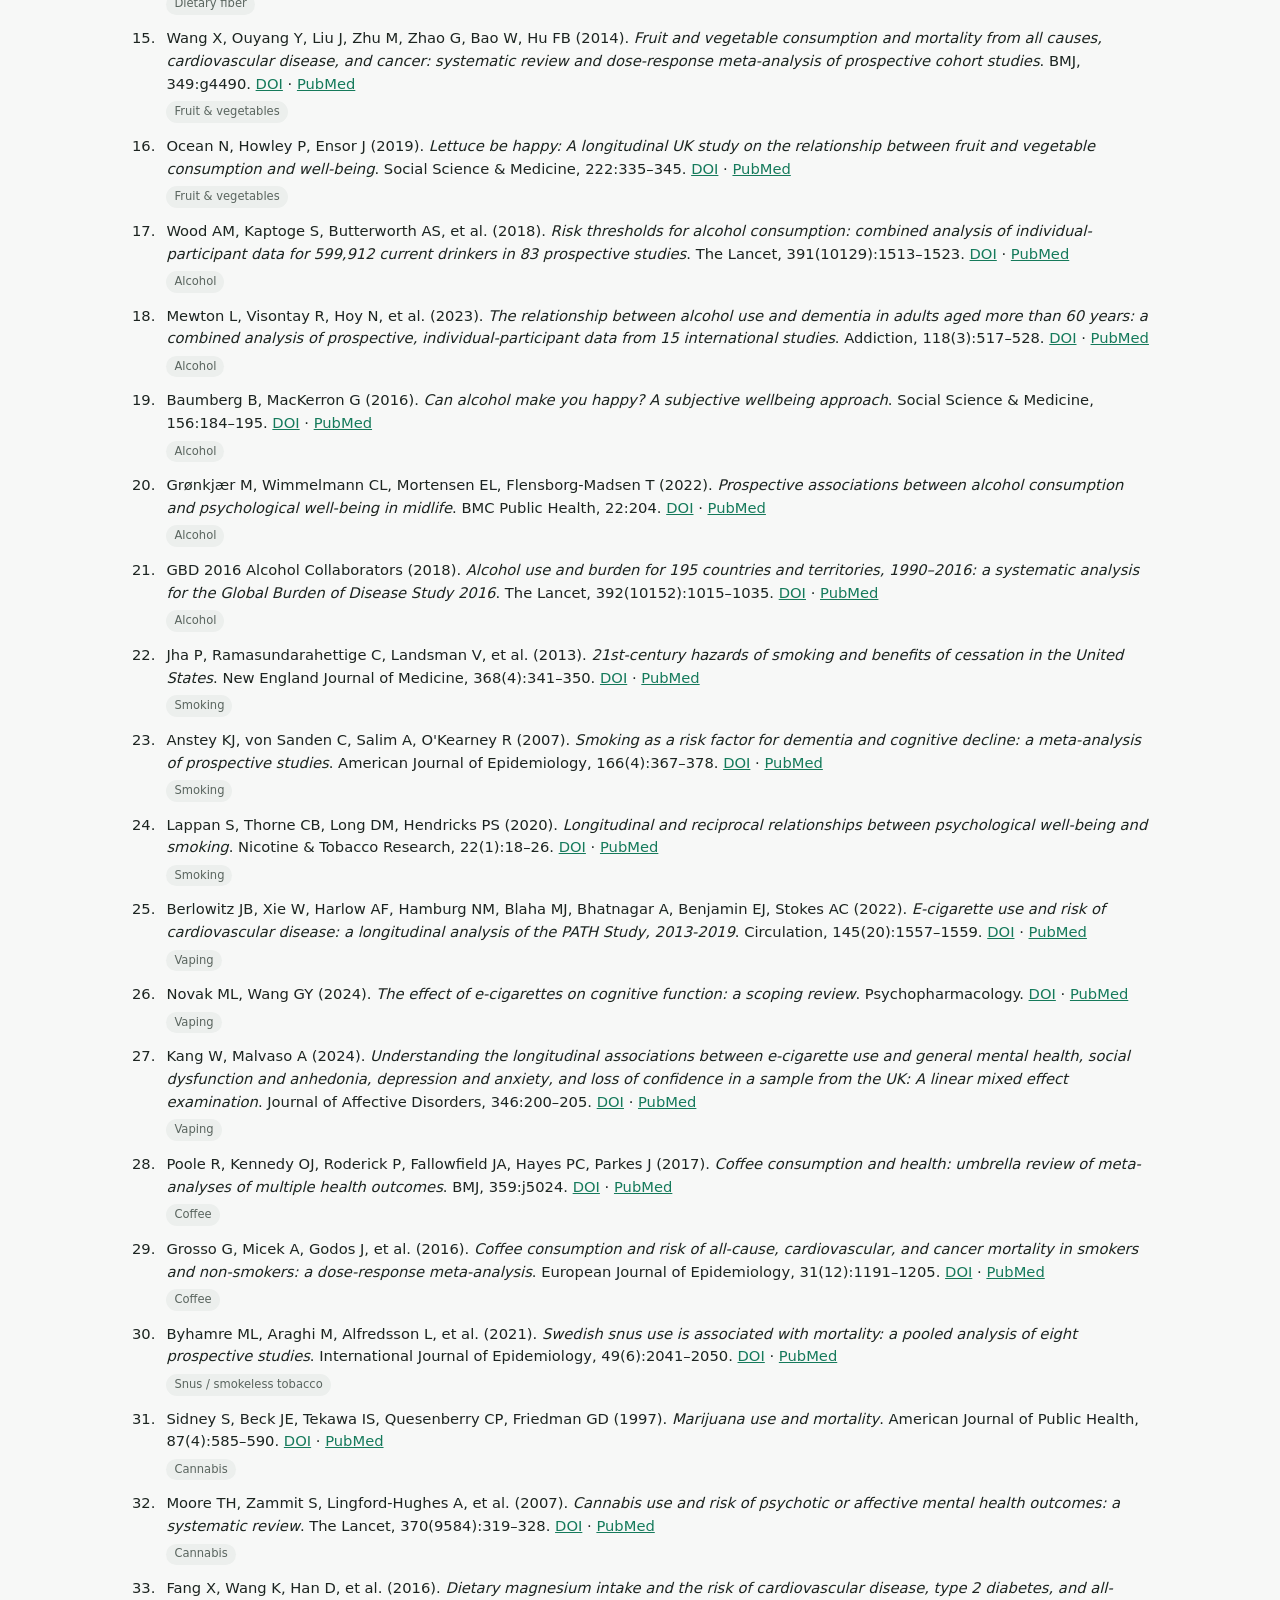
==== commit 43788645: "Some of 4.5" ====
--- a/sources.html
+++ b/sources.html
@@ -126,6 +126,7 @@
 
   <section class="page-section" id="conflation">
     <h2>How inputs are combined</h2>
+    <p class="conflation-tie" id="conflation-tie"></p>
     <p>Where published research reports how factors combine, we use a
     <strong>joint model</strong> (a cluster total from one study) instead of
     multiplying each slider's effect separately. Where no joint evidence
@@ -149,6 +150,24 @@
       </thead>
       <tbody></tbody>
     </table>
+
+    <h3>What each input does</h3>
+    <p>For every input, how it is counted on each output of the calculator —
+      generated from the same model data as the chips above, so the two can
+      never disagree. "No data yet" means no credible published estimate for
+      that output, not a claim of zero effect.</p>
+    <table class="jm-tbl conflation" id="input-transparency">
+      <thead>
+        <tr>
+          <th>Input</th>
+          <th>Feeds</th>
+          <th>How it is counted</th>
+          <th>Evidence</th>
+          <th>Source</th>
+        </tr>
+      </thead>
+      <tbody></tbody>
+    </table>
   </section>
 
   <section class="page-section" id="references">
@@ -162,7 +181,14 @@
 
   <noscript>The reference list needs JavaScript to render.</noscript>
   <script src="js/factors.js"></script>
+  <script src="js/schema.js"></script>
   <script src="js/engine.js"></script>
+  <script src="js/joint/joint-models.js"></script>
+  <script src="js/joint/overlaps.js"></script>
+  <script src="js/joint/per-lever-only.js"></script>
+  <script src="js/joint/joint-sources.js"></script>
+  <script src="js/joint/findings.js"></script>
+  <script src="js/joint/index.js"></script>
   <script src="js/sources.js"></script>
 </body>
 </html>
--- a/css/style.css
+++ b/css/style.css
@@ -221,18 +221,6 @@
 .switch input:focus-visible + .switch-track { outline: 2px solid var(--accent); outline-offset: 2px; }
 
 /* impact chips */
-.lever-note {
-  max-width: 34rem;
-  margin: 0.75rem auto 1.25rem;
-  padding: 0.75rem 1rem;
-  border-left: 3px solid var(--accent);
-  background: var(--card);
-  font-size: 0.85rem;
-  line-height: 1.5;
-  color: var(--ink-soft);
-}
-.lever-note h2 { margin: 0 0 0.35rem; font-size: 0.95rem; }
-.lever-note p { margin: 0; }
 .chips { display: flex; flex-wrap: wrap; gap: 0.3rem; margin-top: 0.4rem; }
 .chips:empty { display: none; }
 .chip {
@@ -535,6 +523,42 @@
   cursor: help;
 }
 
+/* Card-level cluster note (4.5.2): shown in a card's More panel when a
+   joint model covers that output — the members are counted as one estimate,
+   so their chips are shares of it, not separate multipliers. */
+.cluster-note {
+  margin: 0.4rem 0;
+  padding: 0.45rem 0.6rem;
+  border-left: 3px solid var(--accent);
+  background: var(--accent-soft);
+  font-size: 0.85rem;
+  color: var(--ink);
+}
+.cluster-note a { color: var(--ink-soft); text-decoration: none; }
+.cluster-note:empty { display: none; }
+
+/* Shared More-panel header note (4.5.3): appears in every contrib panel only
+   while a cluster or overlap is active — "already adjusted, see methodology".
+   Deliberately softer than .cluster-note so the specific estimate stands out. */
+.confl-more-note {
+  margin: 0.3rem 0 0.5rem;
+  font-size: 0.82rem;
+  font-style: italic;
+  color: var(--ink-soft);
+}
+.confl-more-note a { color: var(--accent); font-style: normal; text-decoration: none; }
+.confl-more-note:empty { display: none; }
+
+/* Output-grid footer link to sources.html#conflation (4.5.3), shown only
+   while a cluster or overlap is active. */
+.confl-foot {
+  margin: 0.75rem 0 0.25rem;
+  font-size: 0.85rem;
+  text-align: right;
+}
+.confl-foot a { color: var(--accent); text-decoration: none; }
+.confl-foot:empty { display: none; }
+
 /* -------------------------------------------------- methodology + refs */
 
 .page-section {
@@ -562,6 +586,15 @@
 }
 
 /* --------------------------------------------- conflation (sources.html) */
+
+.conflation-tie {
+  font-size: 0.85rem;
+  font-style: italic;
+  color: var(--ink-soft);
+  padding: 0.4rem 0.6rem;
+  border-left: 3px solid var(--accent);
+  background: var(--accent-soft);
+}
 
 .jm-block { margin: 0.7rem 0; border-top: 1px solid var(--line); padding-top: 0.6rem; }
 .jm-block summary { cursor: pointer; font-weight: 600; color: var(--ink); }
@@ -590,6 +623,10 @@
   color: var(--ink);
 }
 
+.jm-tbl.conflation .group-sub { font-size: 0.72rem; color: var(--ink-soft); font-weight: 400; }
+.jm-tbl.conflation .how-list { margin: 0; padding-left: 1rem; }
+.jm-tbl.conflation .how-list li { font-size: 0.8rem; margin: 0.1rem 0; }
+
 .reset-row { margin-bottom: 1.25rem; }
 #reset {
   background: var(--card);
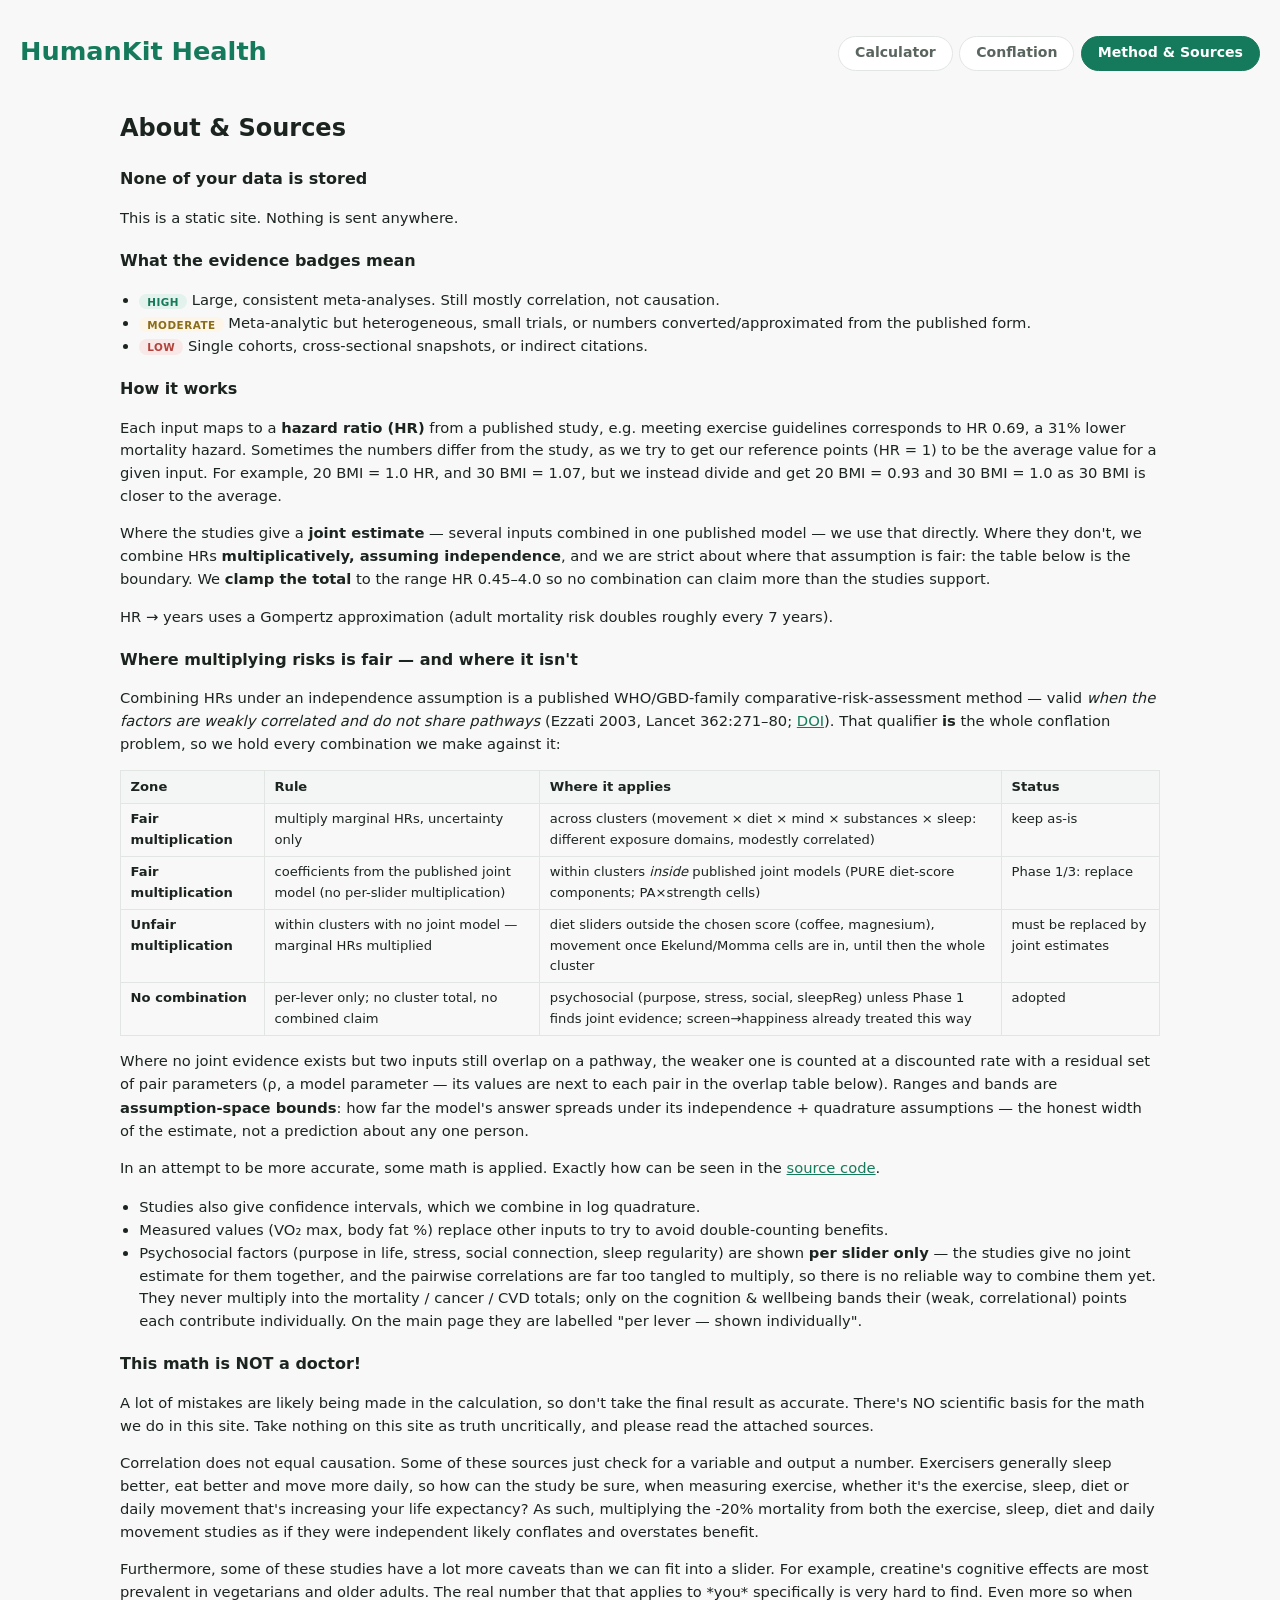
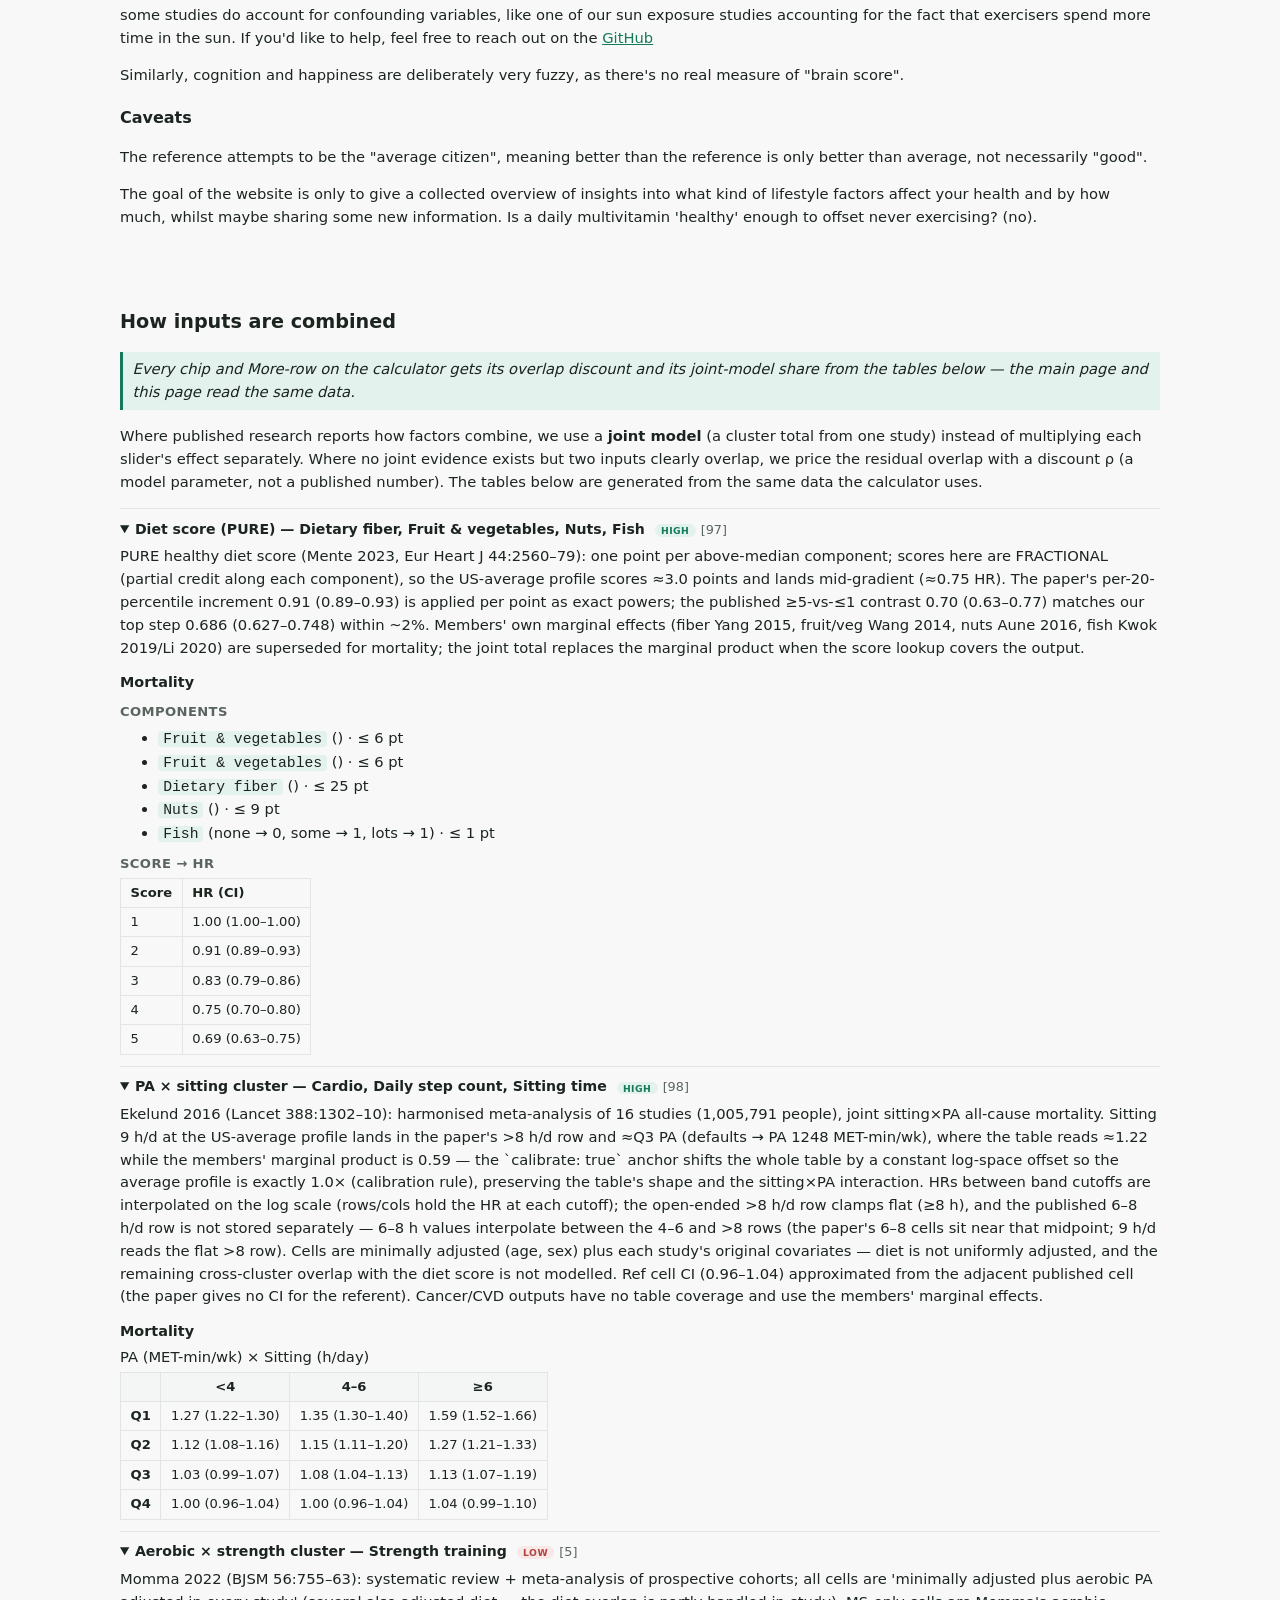
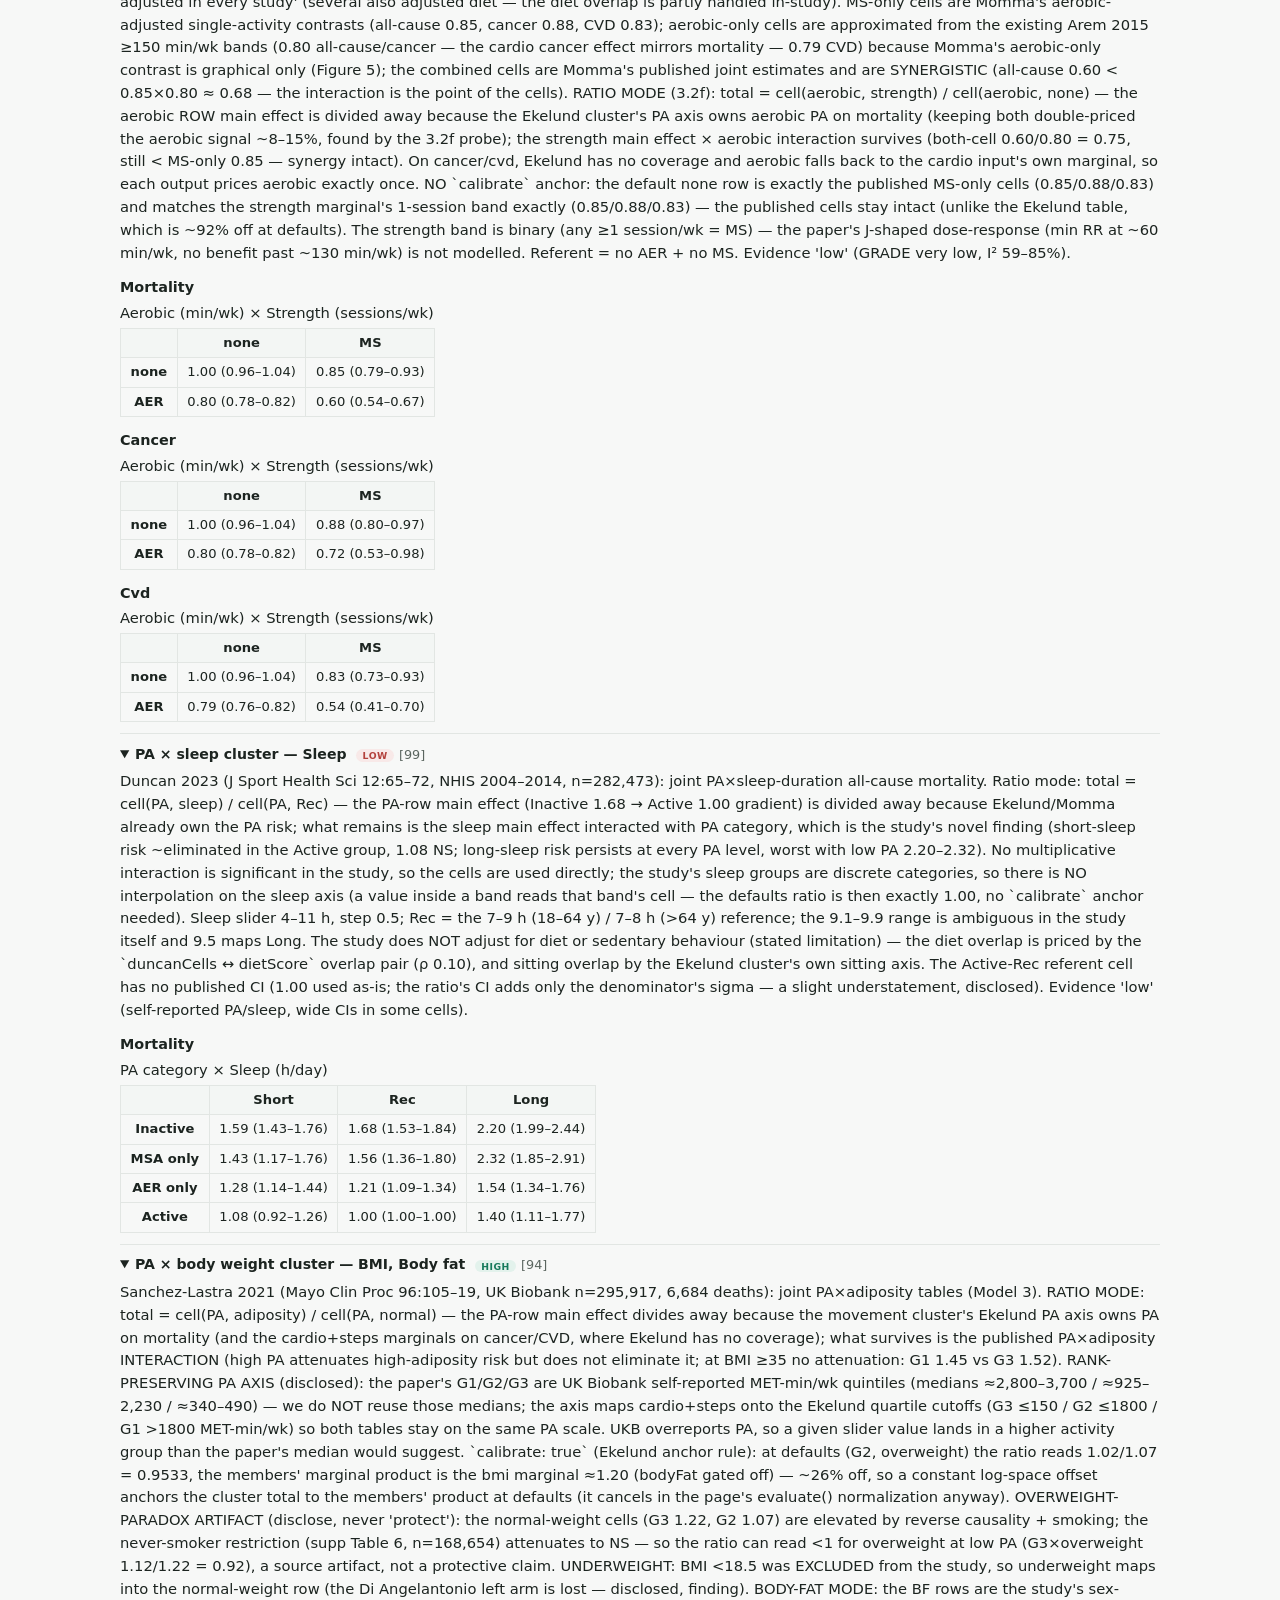
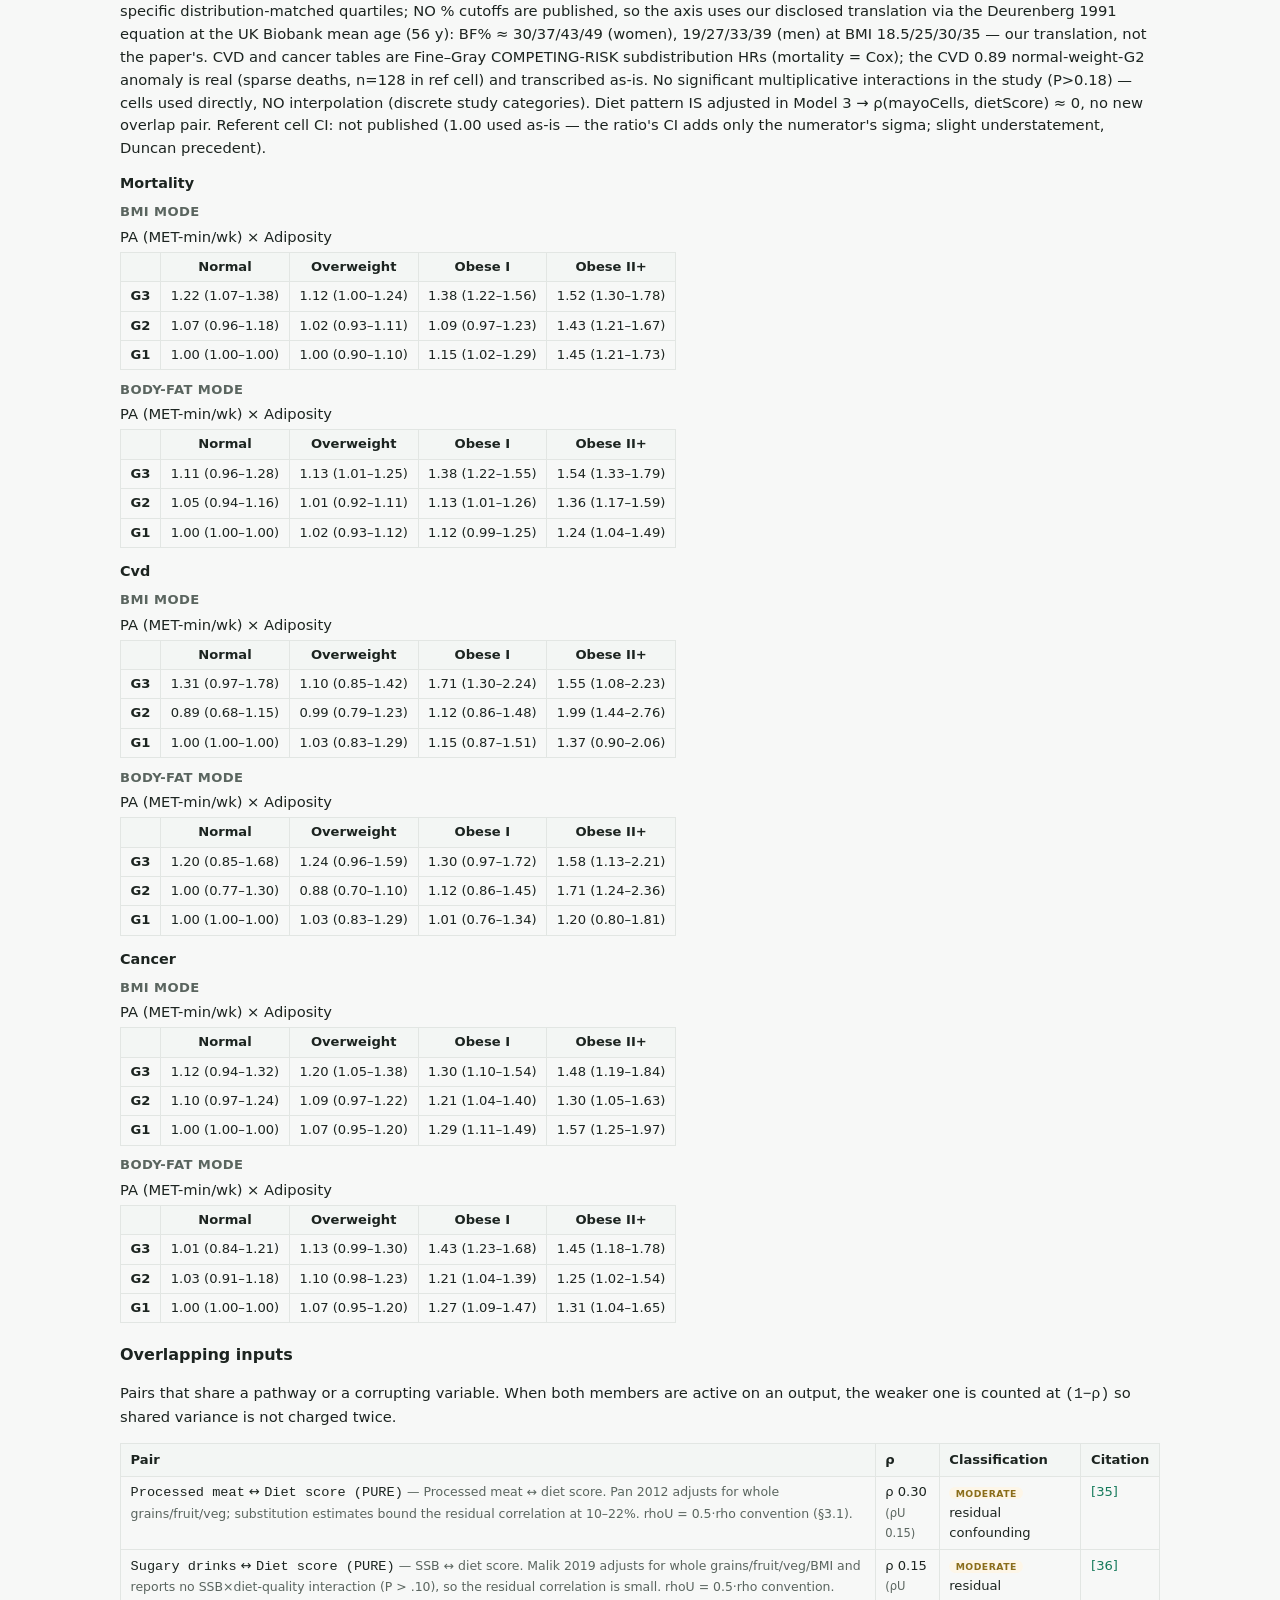
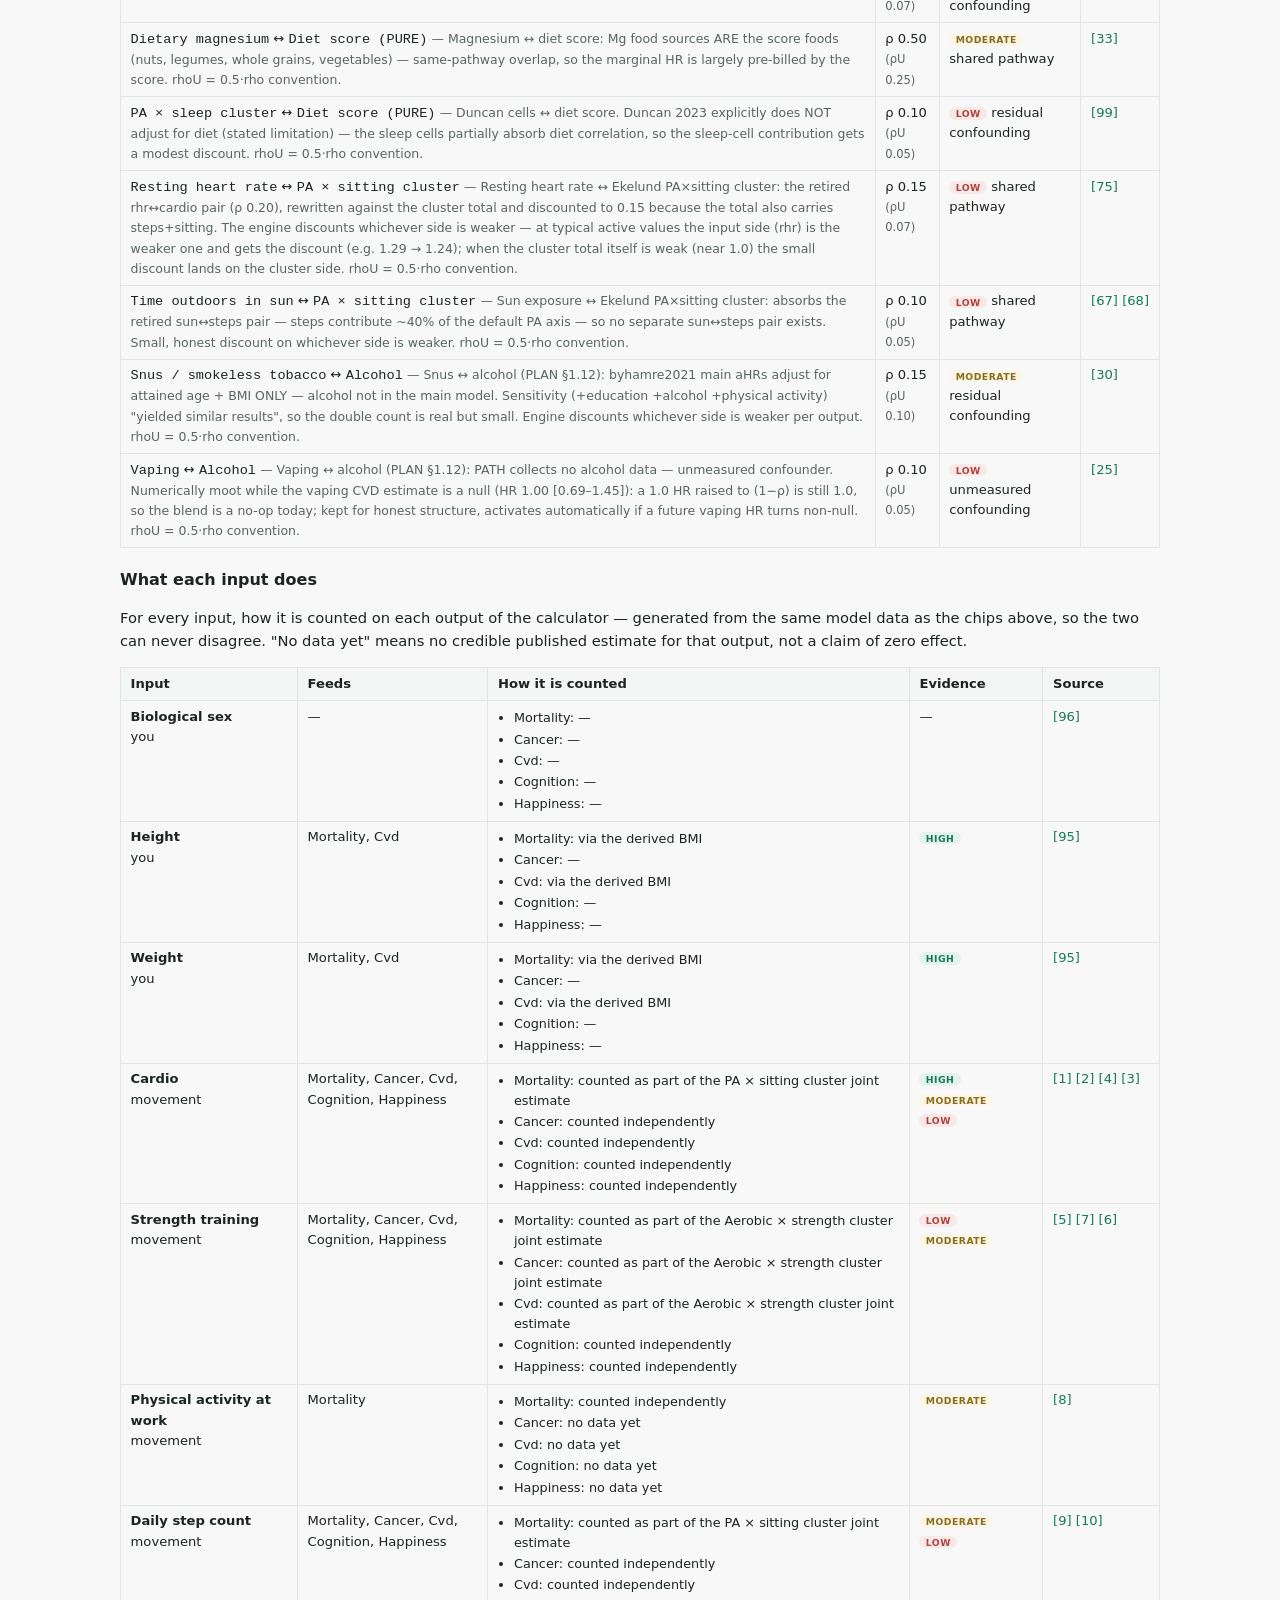
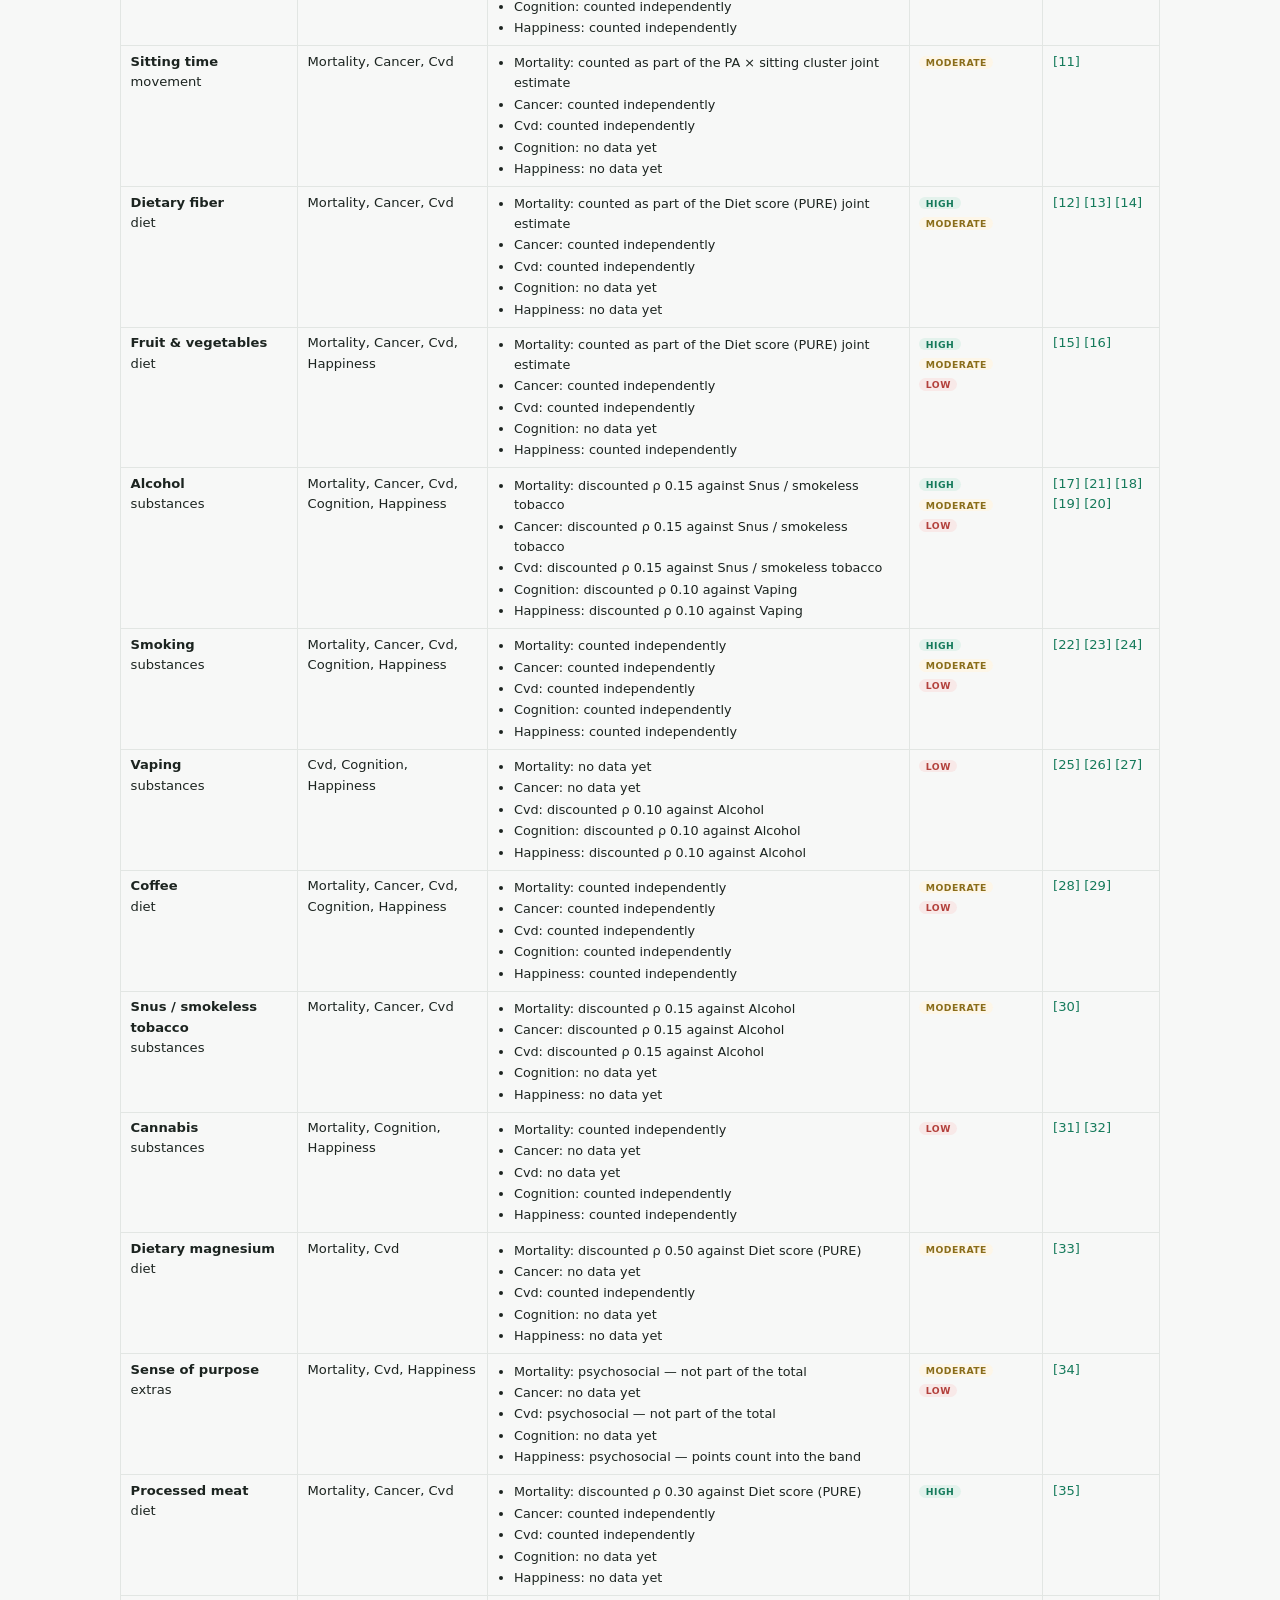
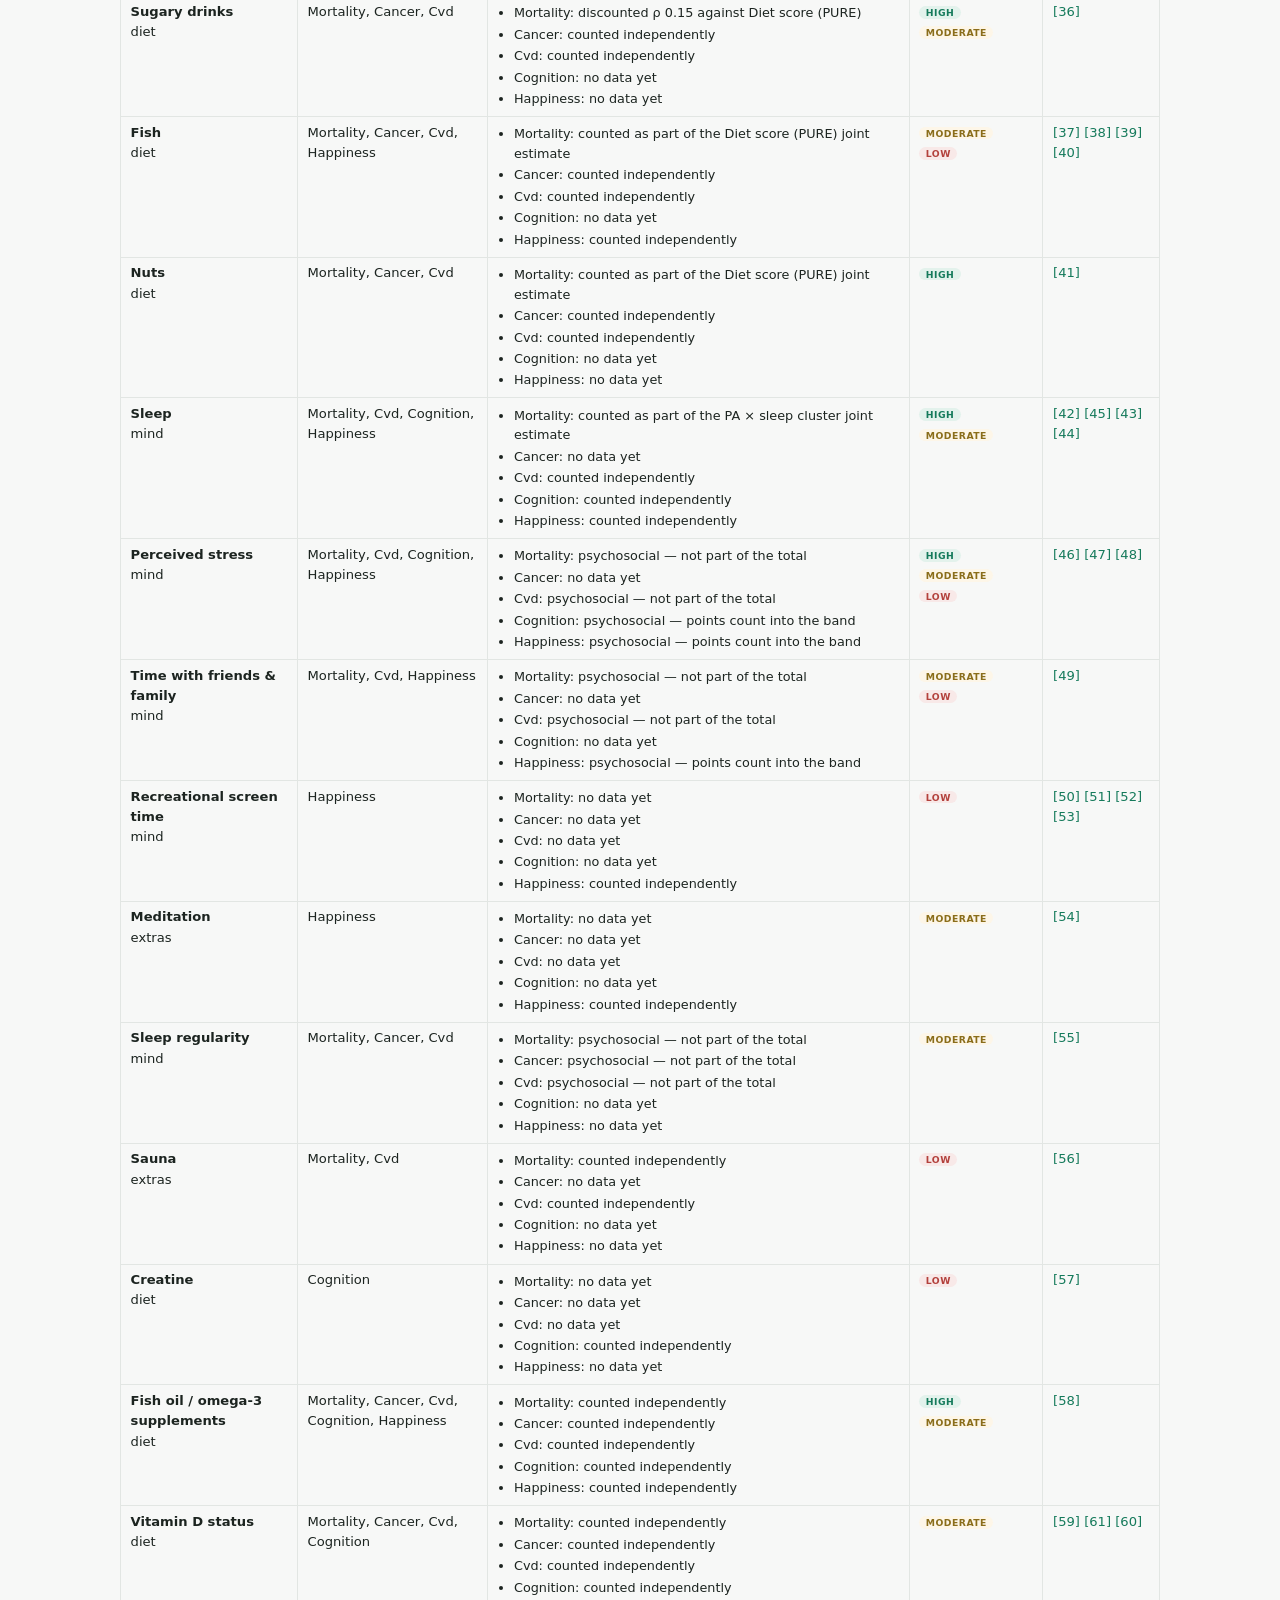
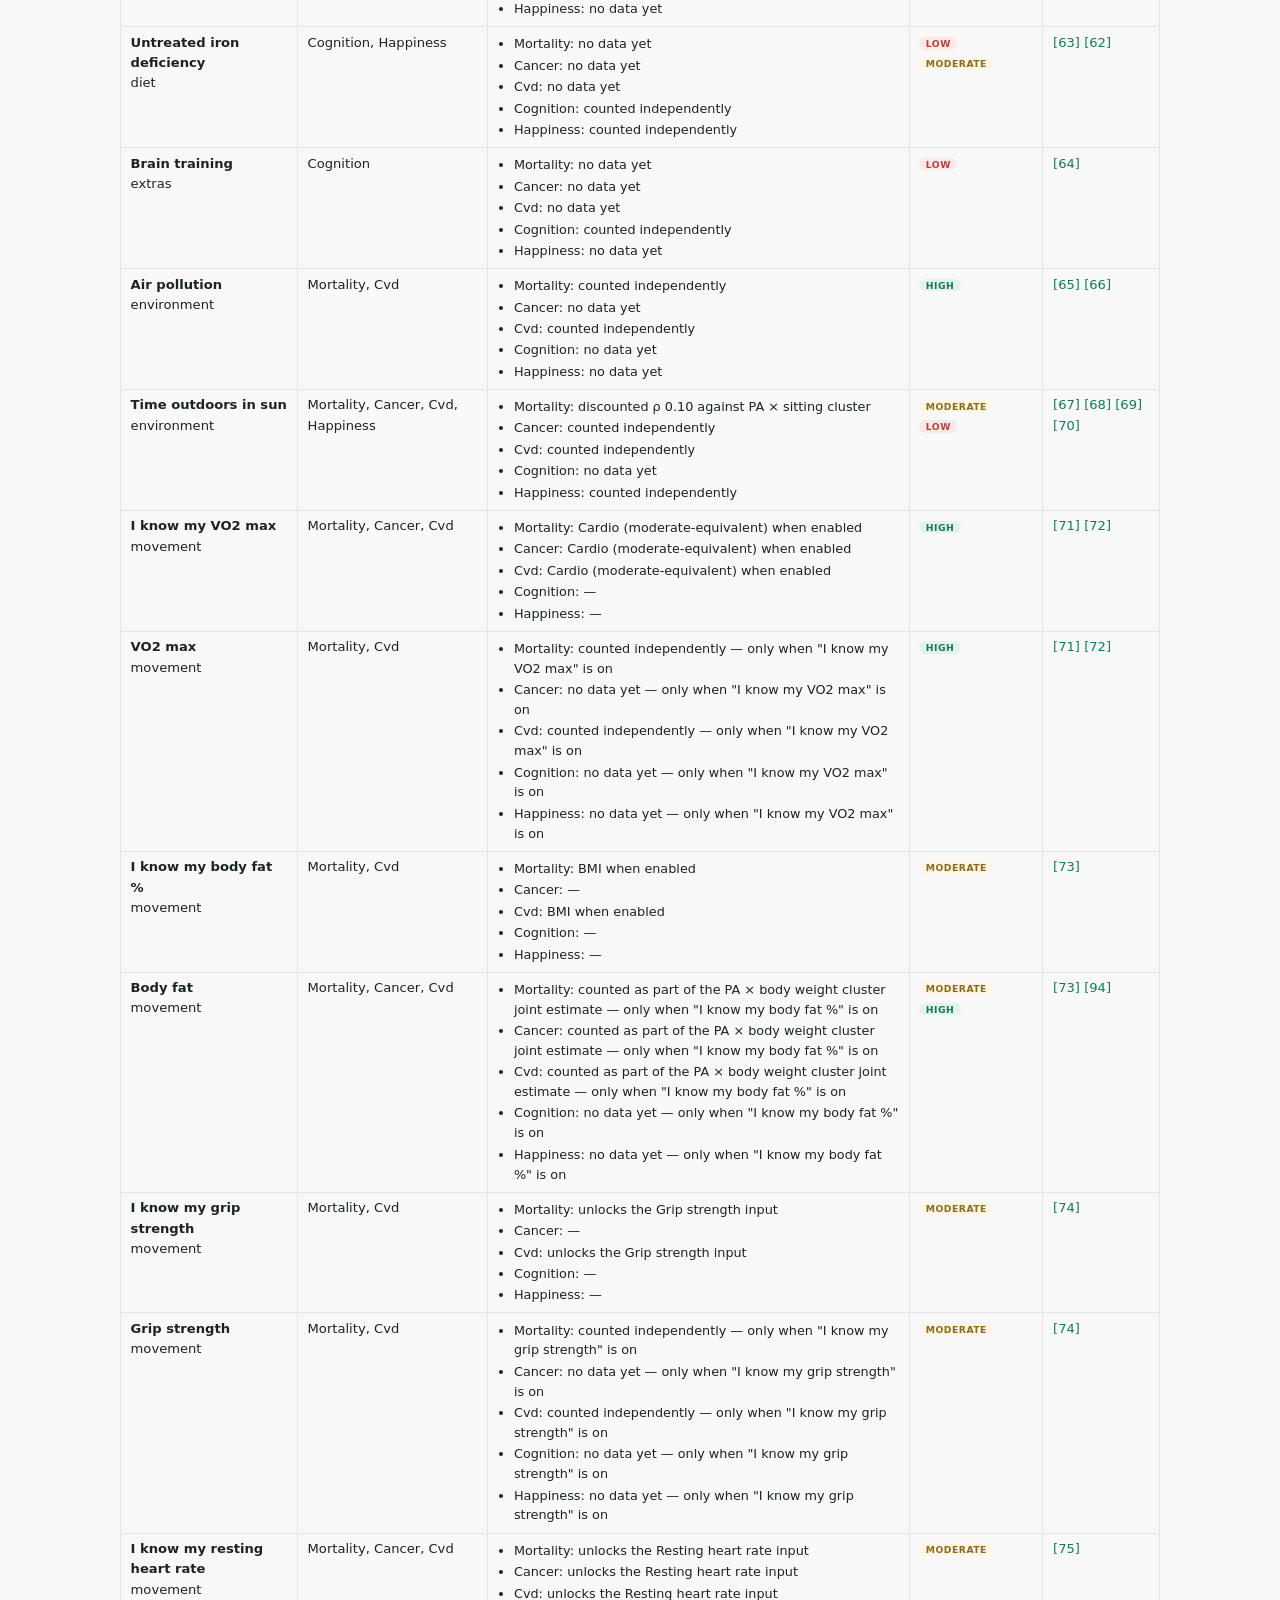
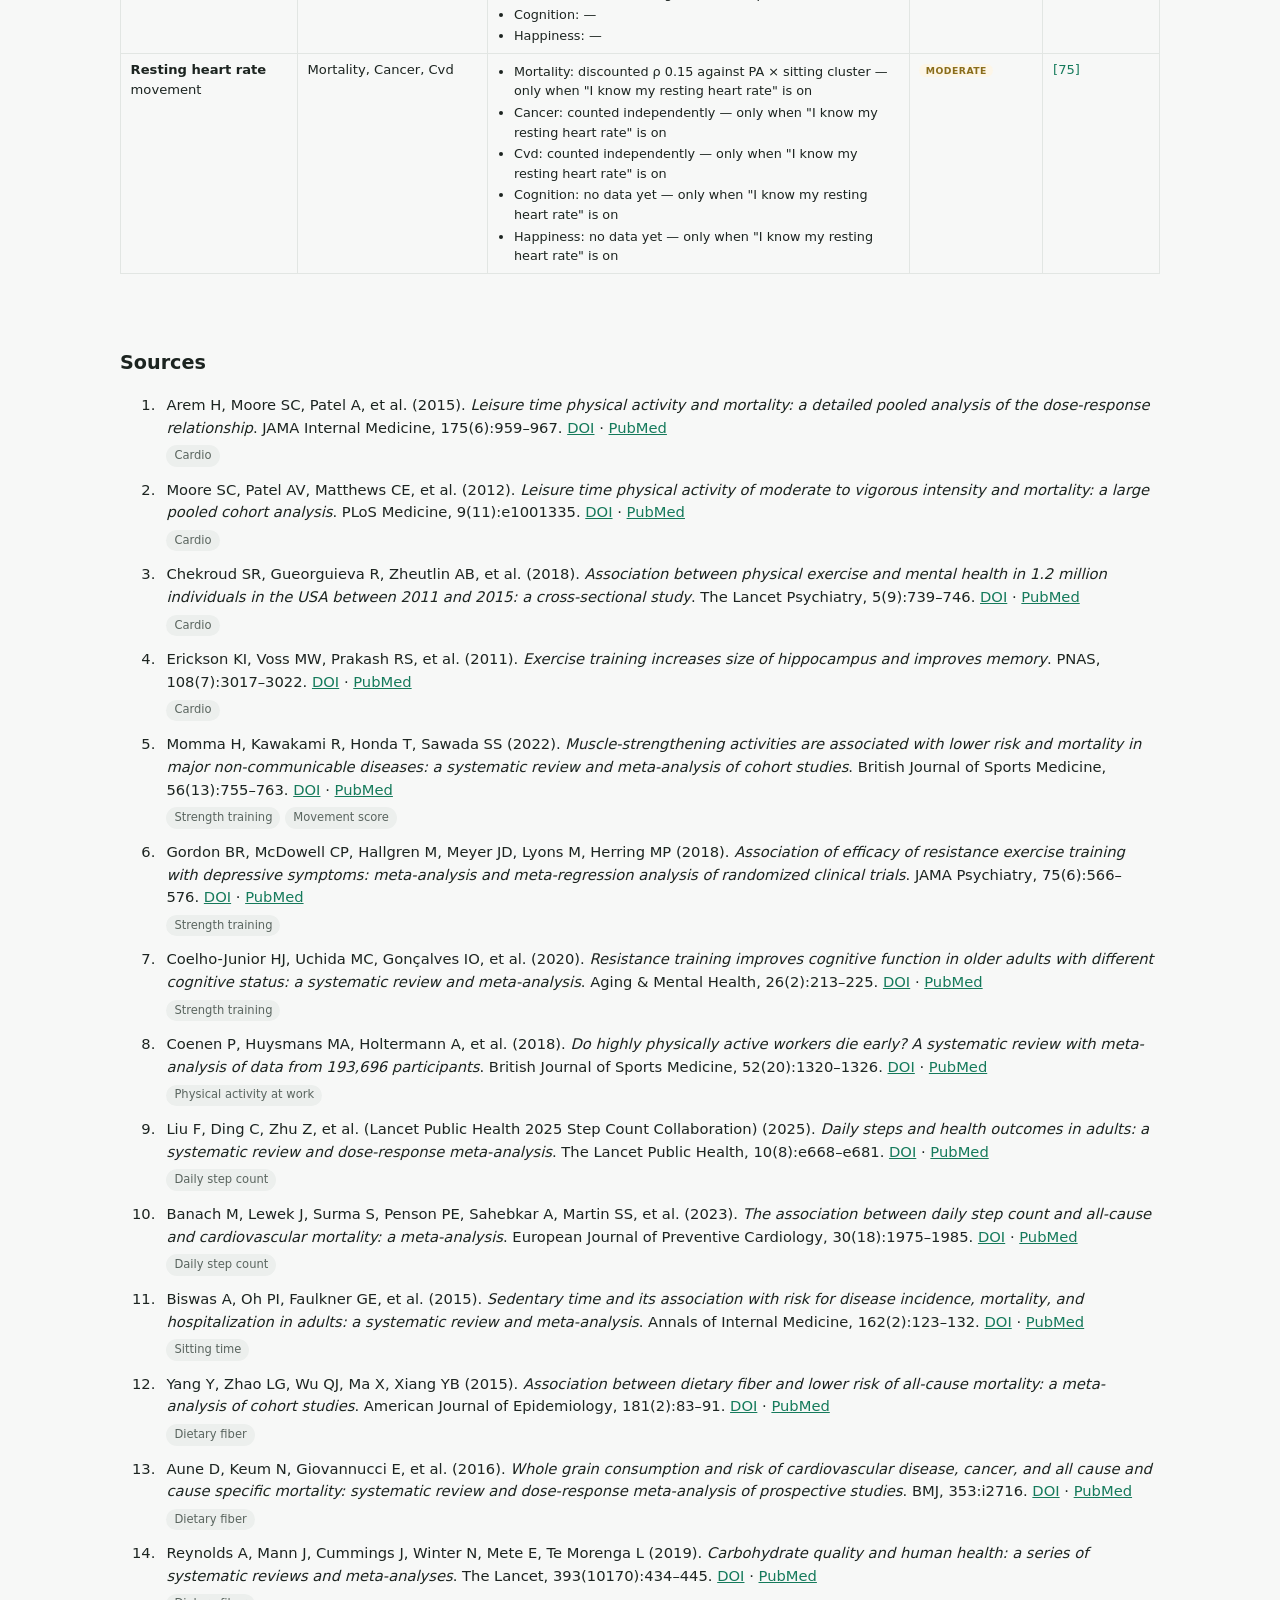
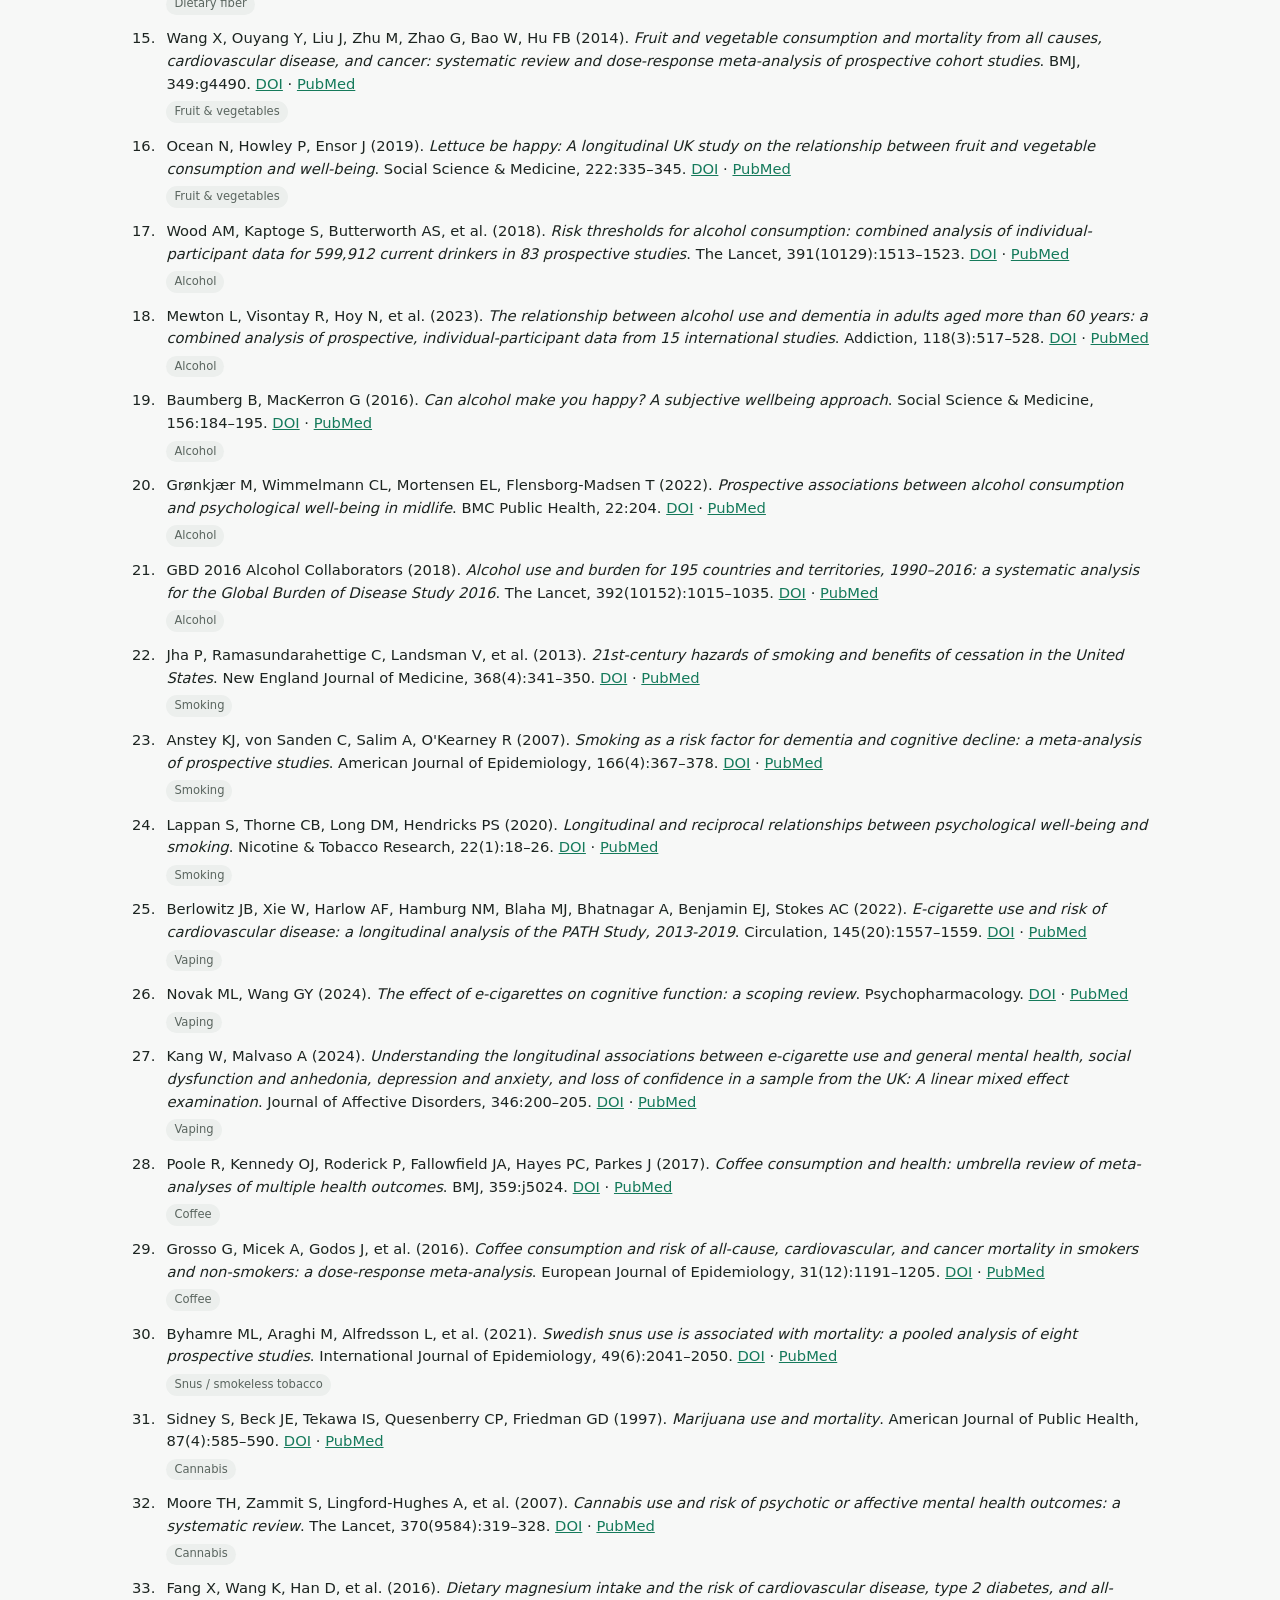
==== commit 55875f42: "Add conflation html page" ====
--- a/sources.html
+++ b/sources.html
@@ -14,6 +14,7 @@
       <h1>HumanKit <span class="accent">Health</span></h1>
       <nav class="page-nav" aria-label="Pages">
         <a href="index.html">Calculator</a>
+        <a href="conflation.html">Conflation</a>
         <a href="sources.html" aria-current="page">Method &amp; Sources</a>
       </nav>
     </div>
--- a/css/style.css
+++ b/css/style.css
@@ -91,6 +91,36 @@
   color: #fff;
 }
 
+.topbar-right {
+  display: flex;
+  align-items: center;
+  gap: 0.6rem;
+  flex-wrap: wrap;
+}
+
+/* Simple/Advanced model toggle (Phase 5.5) — reuses the segmented aesthetic */
+.mode-toggle { display: flex; gap: 0.25rem; padding: 0.2rem; }
+.mode-toggle .seg-option span {
+  font-size: 0.8rem;
+  padding: 0.25rem 0.8rem;
+  border-color: var(--line);
+  background: var(--card);
+  color: var(--ink-soft);
+  font-weight: 600;
+}
+.mode-toggle .seg-option input:checked + span {
+  background: var(--accent);
+  border-color: var(--accent);
+  color: #fff;
+}
+
+.mode-caption {
+  margin: 0 0 0.9rem;
+  color: var(--ink-soft);
+  font-size: 0.85rem;
+}
+.mode-caption.simple-mode { color: var(--warn-line); }
+
 .tagline {
   margin: 0.15rem 0 0.9rem;
   color: var(--ink-soft);
@@ -235,6 +265,11 @@
 .chip-ref { color: inherit; text-decoration: none; opacity: 0.75; }
 .chip-ref:hover { opacity: 1; text-decoration: underline; }
 
+/* 4.6.2: parenthesised cluster name on a joint-member chip (advanced mode).
+   Signals "this chip is a share of one published estimate, not an
+   independent %" — softer weight than the arrow, distinct hue. */
+.chip-group { font-weight: 500; font-style: normal; opacity: 0.85; white-space: nowrap; }
+
 /* topic chips on the sources page: which inputs/subjects a source drives */
 .ref-tags { display: flex; flex-wrap: wrap; gap: 0.3rem; margin-top: 0.35rem; }
 .chip.topic { background: #ecefed; color: var(--ink-soft); cursor: default; font-weight: 500; }
@@ -500,6 +535,39 @@
 .contrib-ref { text-decoration: none; }
 .contrib-empty { color: var(--ink-soft); }
 
+/* 4.6.6: clustered More list on the HR cards (advanced mode). A group header
+   shows the cluster's combined % — the total the card actually prices — and
+   expands to each member's marginal. The nested list reuses .contrib-row
+   look; the summary row reads like a normal row plus an expand affordance. */
+.contrib-cluster { display: block; padding: 0; }
+.contrib-cluster details { margin: 0; }
+.contrib-cluster summary {
+  display: flex;
+  align-items: center;
+  gap: 0.5rem;
+  padding: 0.3rem 0;
+  border-top: 1px solid var(--line);
+  font-weight: 700;
+  color: inherit;
+}
+.contrib-cluster summary::-webkit-details-marker { display: none; }
+.contrib-cluster summary::before {
+  content: '▸';
+  display: inline-block;
+  margin-right: 0.1rem;
+  color: var(--ink-soft);
+  transition: transform 0.15s ease;
+}
+.contrib-cluster details[open] > summary::before { transform: rotate(90deg); }
+.contrib-members {
+  list-style: none;
+  margin: 0 0 0 1.1rem;
+  padding: 0;
+  border-left: 2px solid var(--line);
+}
+.contrib-members li { padding-left: 0.5rem; }
+.contrib-members .contrib-effect { min-width: 4.5rem; }
+
 /* per-lever-only contribution: the effect is real but is shown individually
    and is NOT folded into the card total (psychosocial — see methodology). */
 .contrib-lever {
@@ -523,23 +591,10 @@
   cursor: help;
 }
 
-/* Card-level cluster note (4.5.2): shown in a card's More panel when a
-   joint model covers that output — the members are counted as one estimate,
-   so their chips are shares of it, not separate multipliers. */
-.cluster-note {
-  margin: 0.4rem 0;
-  padding: 0.45rem 0.6rem;
-  border-left: 3px solid var(--accent);
-  background: var(--accent-soft);
-  font-size: 0.85rem;
-  color: var(--ink);
-}
-.cluster-note a { color: var(--ink-soft); text-decoration: none; }
-.cluster-note:empty { display: none; }
-
 /* Shared More-panel header note (4.5.3): appears in every contrib panel only
    while a cluster or overlap is active — "already adjusted, see methodology".
-   Deliberately softer than .cluster-note so the specific estimate stands out. */
+   (The 4.5.2 card-level cluster note was removed — the grouped More-list
+   headers now carry the same combined-effect number.) */
 .confl-more-note {
   margin: 0.3rem 0 0.5rem;
   font-size: 0.82rem;
@@ -627,7 +682,187 @@
 .jm-tbl.conflation .how-list { margin: 0; padding-left: 1rem; }
 .jm-tbl.conflation .how-list li { font-size: 0.8rem; margin: 0.1rem 0; }
 
-.reset-row { margin-bottom: 1.25rem; }
+/* ------------------------------------------------- conflation.html (Phase 8) */
+
+.math-step { margin: 1.4rem 0; }
+.math-step h3 { margin-bottom: 0.4rem; }
+
+.worked-example {
+  margin: 0.8rem 0 1rem;
+  border: 1px solid var(--line);
+  border-left: 3px solid var(--accent);
+  background: var(--card);
+  border-radius: var(--radius);
+  padding: 0.7rem 0.9rem;
+  font-size: 0.88rem;
+}
+.worked-example h4 { margin: 0 0 0.4rem; font-size: 0.92rem; }
+.we-setup { margin: 0 0 0.45rem; color: var(--ink-soft); font-size: 0.82rem; }
+.we-compare { list-style: none; margin: 0 0 0.4rem; padding: 0; }
+.we-compare li {
+  display: flex;
+  align-items: baseline;
+  gap: 0.5rem;
+  padding: 0.22rem 0;
+  border-top: 1px dashed var(--line);
+}
+.we-label { flex: 1; color: var(--ink-soft); font-size: 0.8rem; }
+.we-compare code {
+  font-weight: 700;
+  font-variant-numeric: tabular-nums;
+  color: var(--ink);
+  background: var(--bg);
+  border-radius: 6px;
+  padding: 0.1rem 0.45rem;
+}
+.we-read { font-weight: 400; font-size: 0.78rem; color: var(--ink-soft); }
+.we-takeaway { margin: 0; font-size: 0.82rem; color: var(--ink-soft); }
+
+.formula {
+  margin: 0.5rem 0;
+  padding: 0.5rem 0.7rem;
+  background: var(--bg);
+  border: 1px solid var(--line);
+  border-radius: 8px;
+  font-family: ui-monospace, SFMono-Regular, Menlo, Consolas, monospace;
+  font-size: 0.8rem;
+  line-height: 1.5;
+  color: var(--ink-soft);
+  white-space: normal;
+}
+
+.cluster-group { margin: 1.5rem 0; }
+.cluster-group h3 {
+  margin: 0 0 0.6rem;
+  font-size: 0.8rem;
+  text-transform: uppercase;
+  letter-spacing: 0.06em;
+  color: var(--ink-soft);
+}
+.cluster-flex {
+  display: flex;
+  flex-wrap: wrap;
+  gap: 1rem;
+}
+
+.cluster-card {
+  flex: 1 1 260px;
+  max-width: 340px;
+  display: flex;
+  flex-direction: column;
+  gap: 0.4rem;
+  align-items: stretch;
+  text-align: left;
+  font: inherit;
+  background: var(--card);
+  border: 1px solid var(--line);
+  border-radius: var(--radius);
+  padding: 0.9rem 1rem;
+  cursor: pointer;
+  transition: border-color 0.12s, box-shadow 0.12s, transform 0.12s;
+}
+.cluster-card:hover,
+.cluster-card:focus-visible {
+  border-color: var(--accent);
+  box-shadow: 0 2px 8px rgba(21, 122, 91, 0.14);
+  transform: translateY(-1px);
+}
+.cluster-card:focus-visible { outline: 2px solid var(--accent); outline-offset: 2px; }
+
+.cluster-card-top {
+  display: flex;
+  align-items: center;
+  justify-content: space-between;
+  gap: 0.5rem;
+}
+.cluster-card-title { font-weight: 700; font-size: 0.95rem; }
+.cluster-card-members,
+.cluster-card-meta {
+  font-size: 0.8rem;
+  color: var(--ink-soft);
+}
+.cluster-card-meta { font-variant-numeric: tabular-nums; }
+.cluster-card-outputs {
+  display: flex;
+  flex-wrap: wrap;
+  gap: 0.3rem;
+}
+.cluster-card-outputs:empty { display: none; }
+.cluster-card-summary {
+  flex: 1;
+  font-size: 0.82rem;
+  color: var(--ink-soft);
+}
+.cluster-card-foot {
+  display: flex;
+  align-items: center;
+  justify-content: space-between;
+  gap: 0.5rem;
+  border-top: 1px solid var(--line);
+  padding-top: 0.45rem;
+  font-size: 0.8rem;
+}
+.cluster-card-more { color: var(--accent); font-weight: 600; }
+.cluster-card-ref { color: var(--ink-soft); }
+
+/* dialogs (native <dialog>) */
+.dialog {
+  border: none;
+  border-radius: var(--radius);
+  padding: 0;
+  max-width: 860px;
+  width: min(92vw, 860px);
+  max-height: 85vh;
+  overflow-y: auto;
+  box-shadow: 0 12px 40px rgba(28, 36, 32, 0.25);
+}
+.dialog::backdrop { background: rgba(28, 36, 32, 0.45); }
+.dialog-head {
+  display: flex;
+  align-items: center;
+  justify-content: space-between;
+  gap: 1rem;
+  padding: 0.9rem 1.1rem;
+  border-bottom: 1px solid var(--line);
+  position: sticky;
+  top: 0;
+  background: var(--card);
+  z-index: 1;
+}
+.dialog-head h3 { margin: 0; font-size: 1.05rem; }
+.dialog-close {
+  background: var(--bg);
+  border: 1px solid var(--line);
+  border-radius: 999px;
+  padding: 0.25rem 0.7rem;
+  font: inherit;
+  font-size: 0.82rem;
+  cursor: pointer;
+  white-space: nowrap;
+}
+.dialog-close:hover { border-color: var(--accent); color: var(--accent); }
+.dialog-body { padding: 1rem 1.1rem 1.3rem; }
+.dialog-meta {
+  display: flex;
+  flex-wrap: wrap;
+  align-items: center;
+  gap: 0.5rem;
+  margin: 0 0 0.6rem;
+  font-size: 0.8rem;
+  color: var(--ink-soft);
+}
+.dialog-body h4 {
+  margin: 1.1rem 0 0.3rem;
+  font-size: 0.8rem;
+  text-transform: uppercase;
+  letter-spacing: 0.04em;
+  color: var(--ink-soft);
+}
+.dialog-body h5 { font-size: 0.9rem; margin: 0.75rem 0 0.2rem; }
+.dialog-body .jm-tbl { max-width: 100%; overflow-x: auto; }
+.dialog-link { margin: 1rem 0 0; font-size: 0.85rem; }
+
+
 #reset {
   background: var(--card);
   border: 1px solid var(--line);
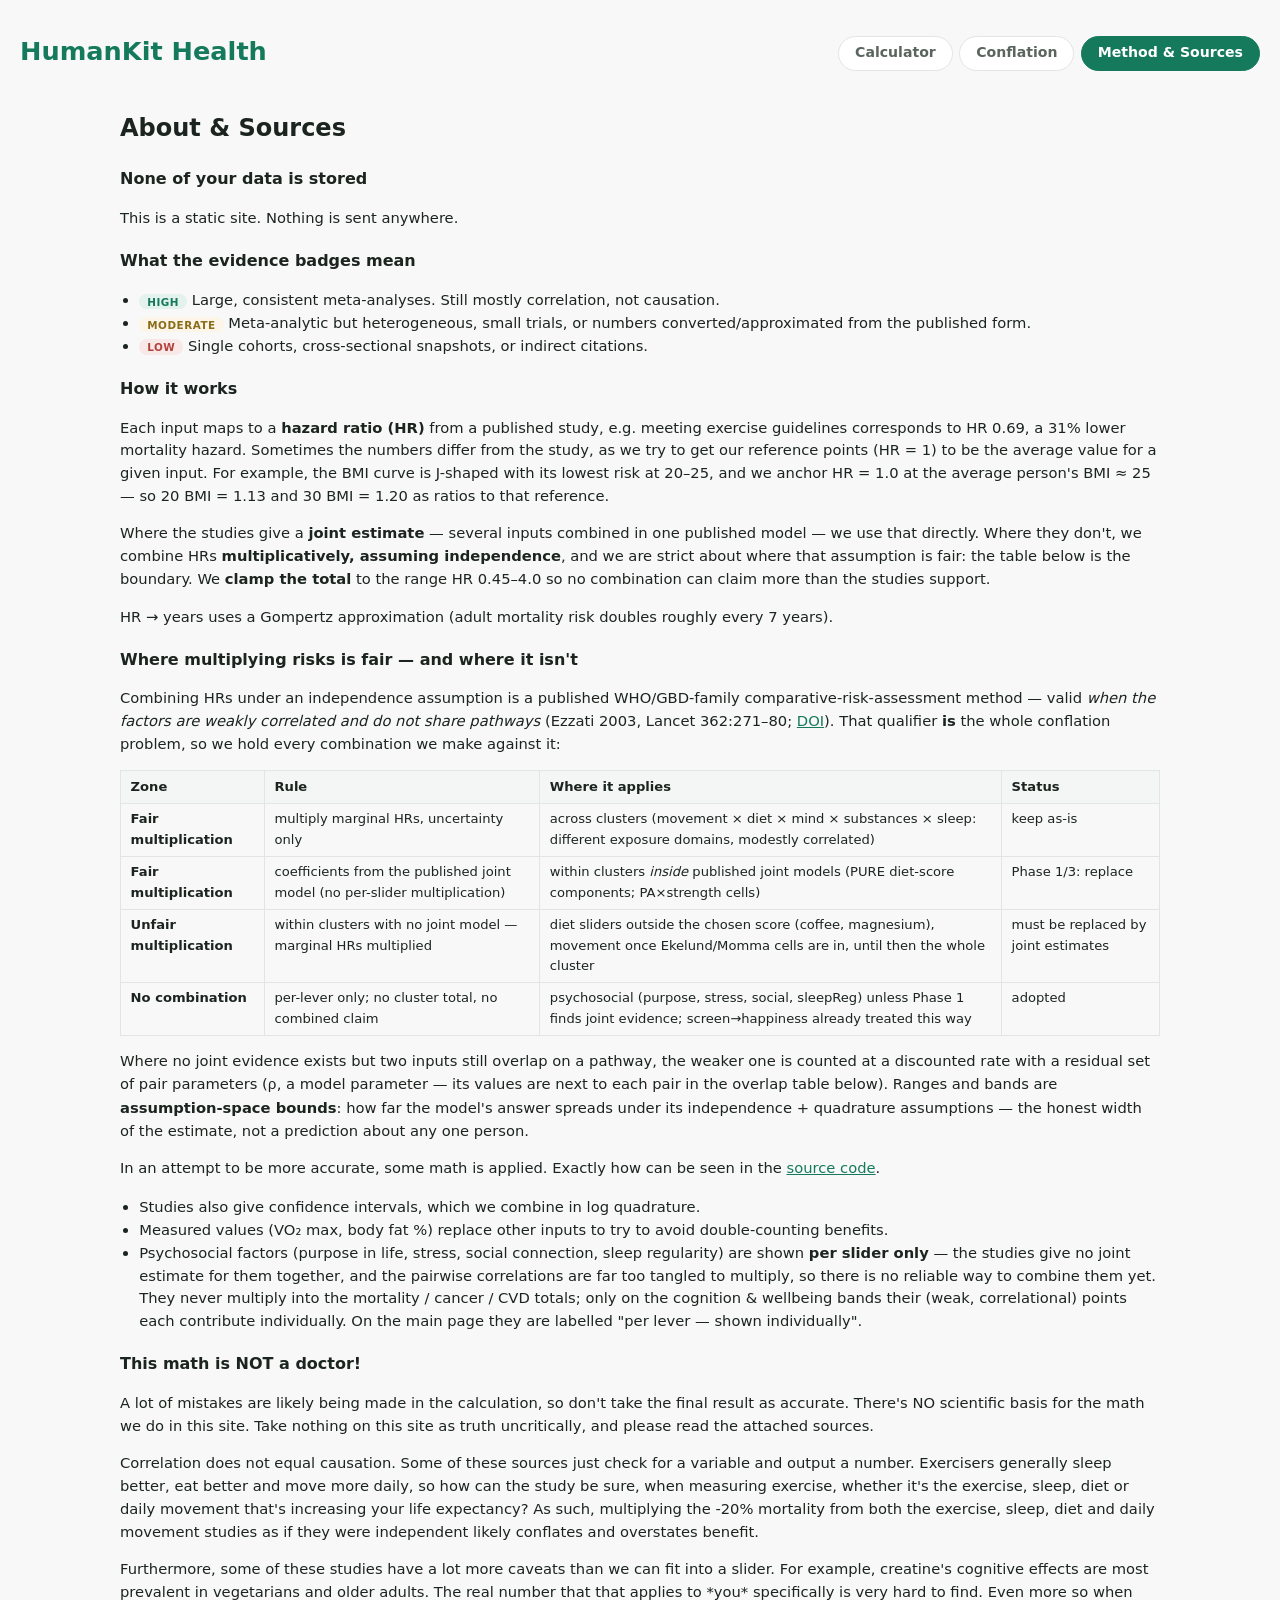
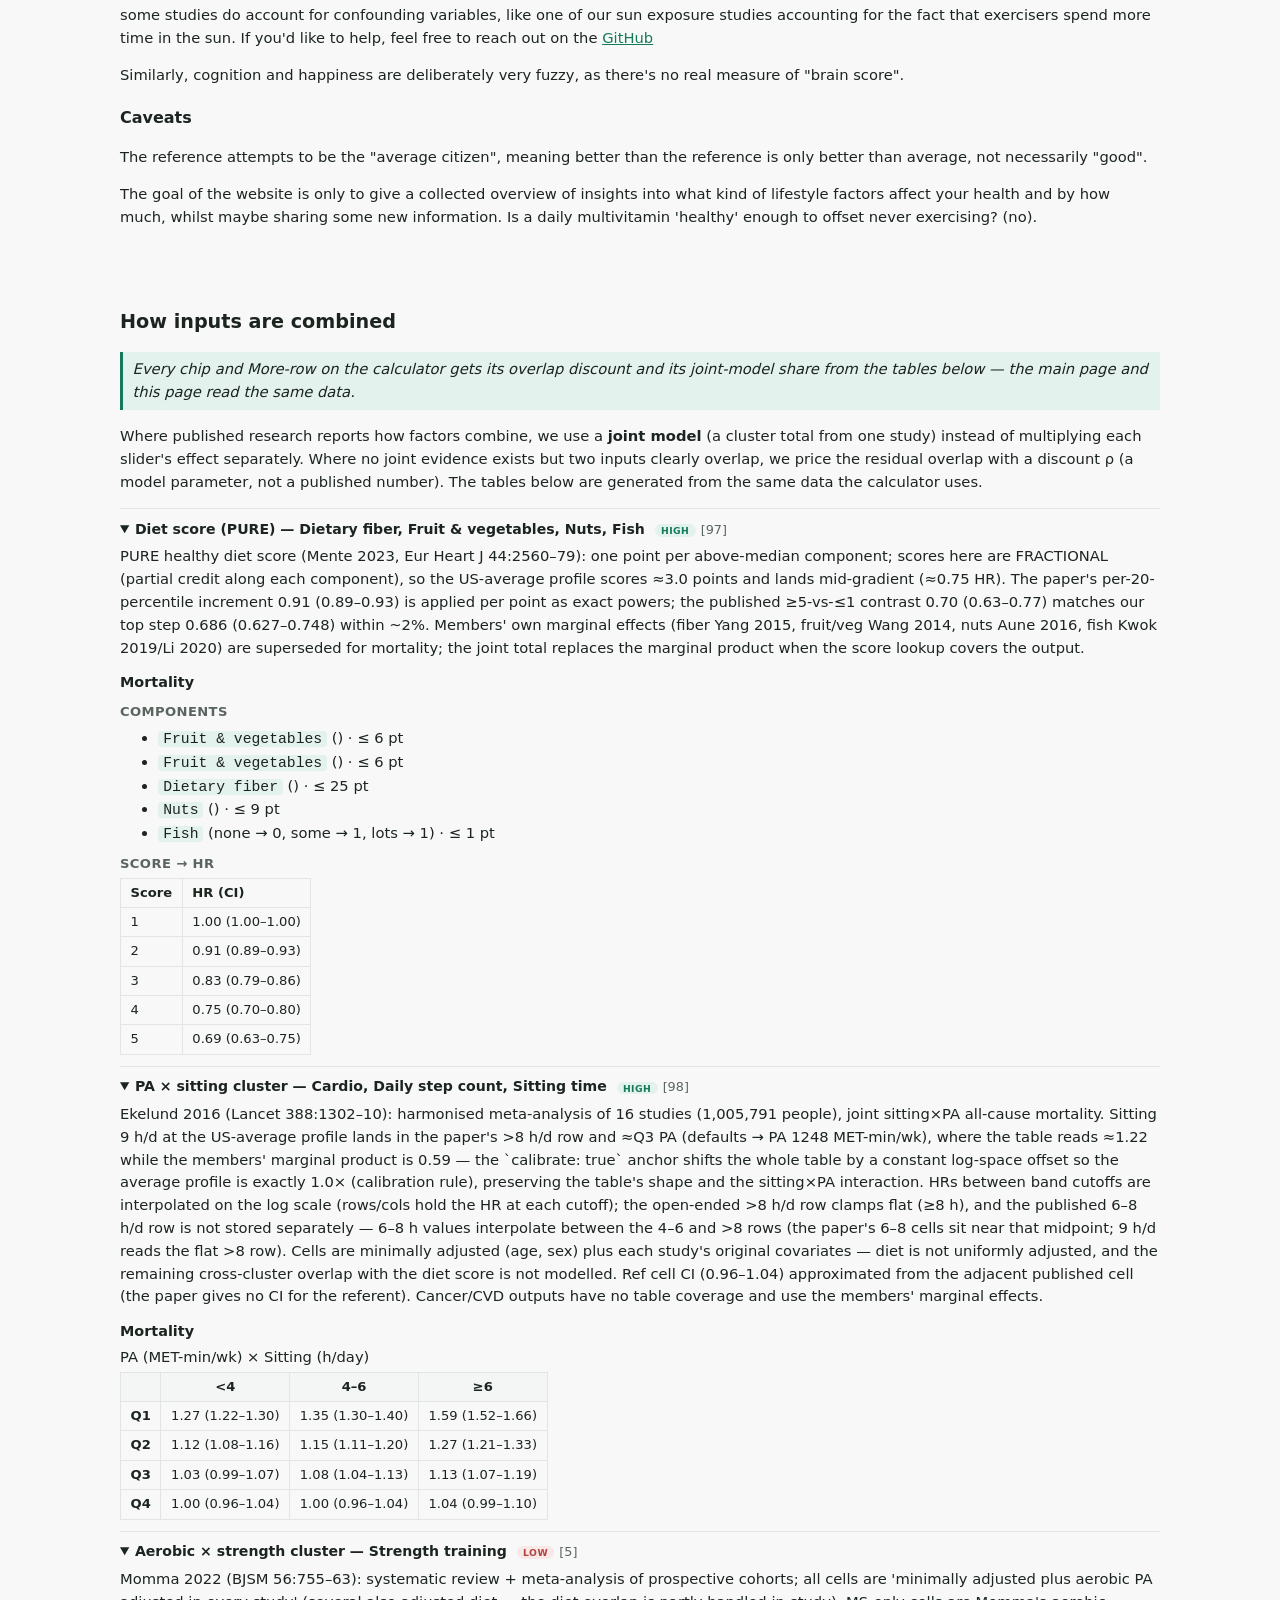
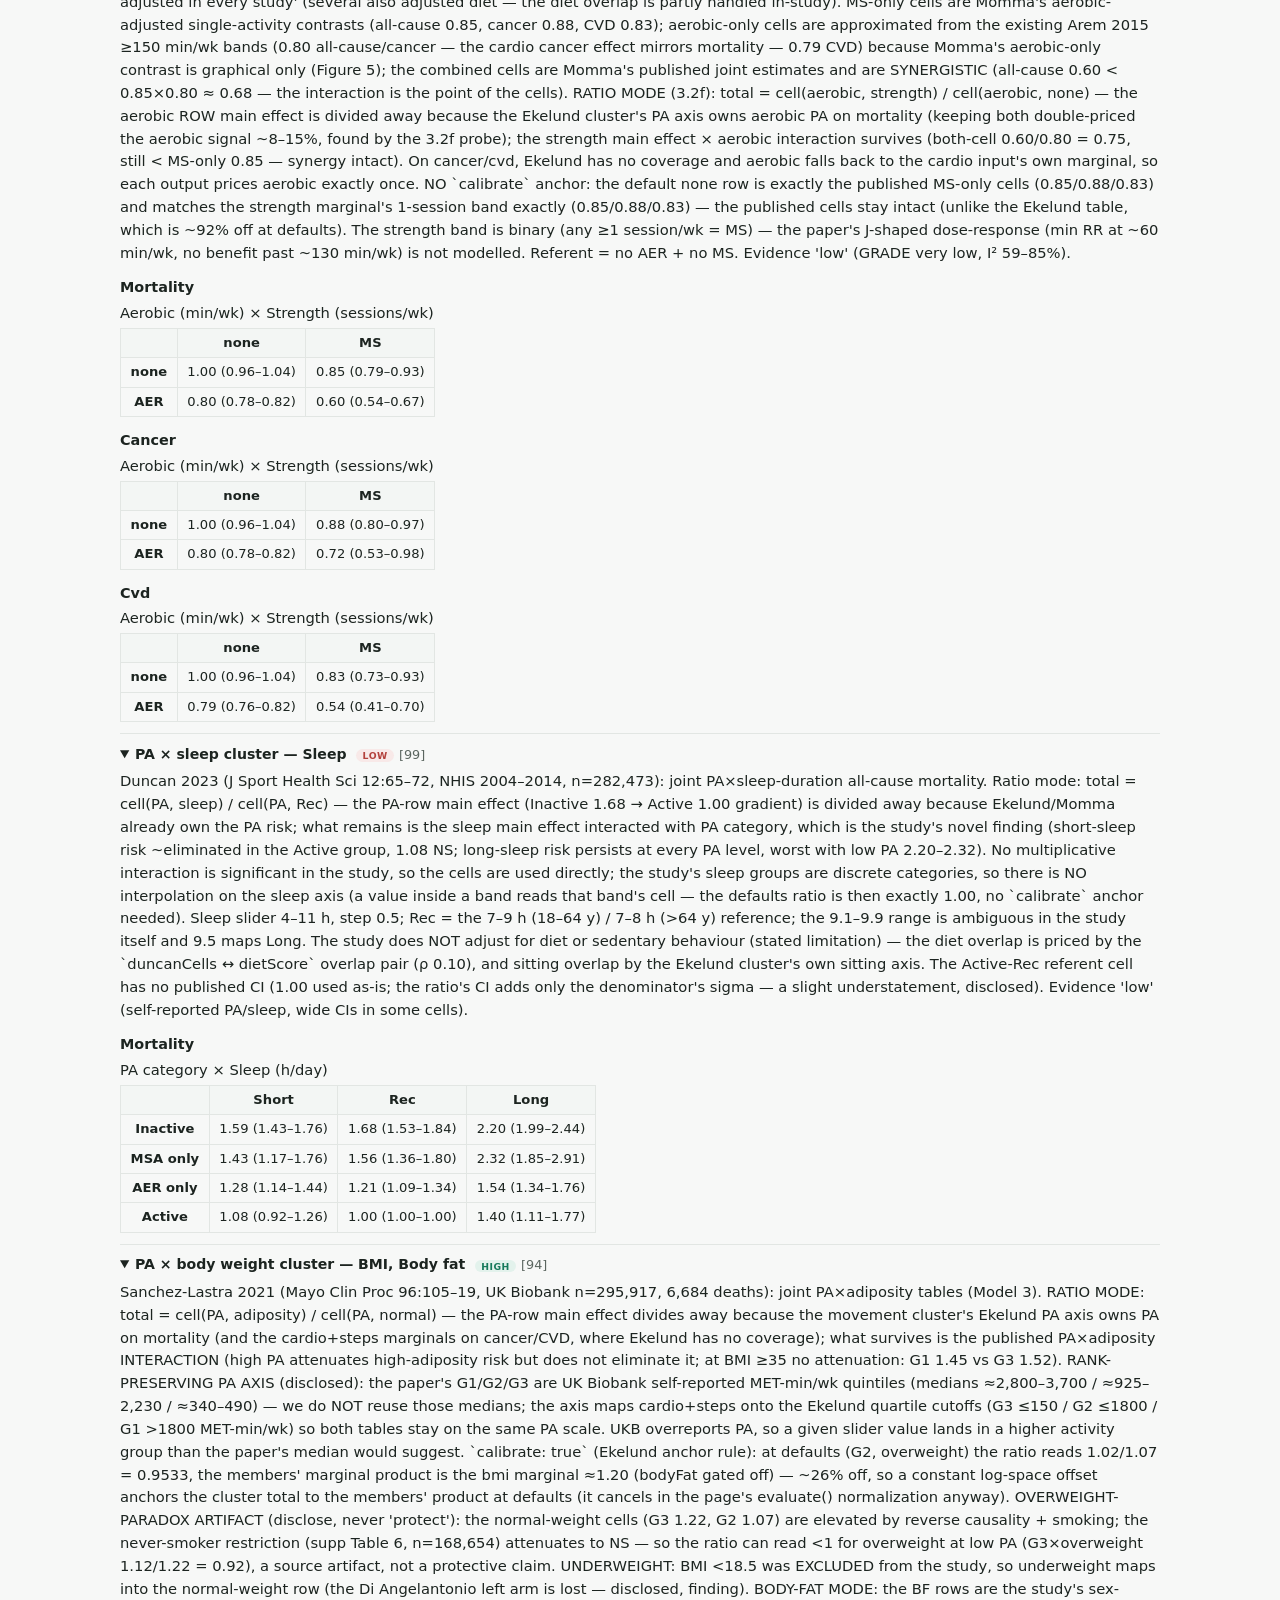
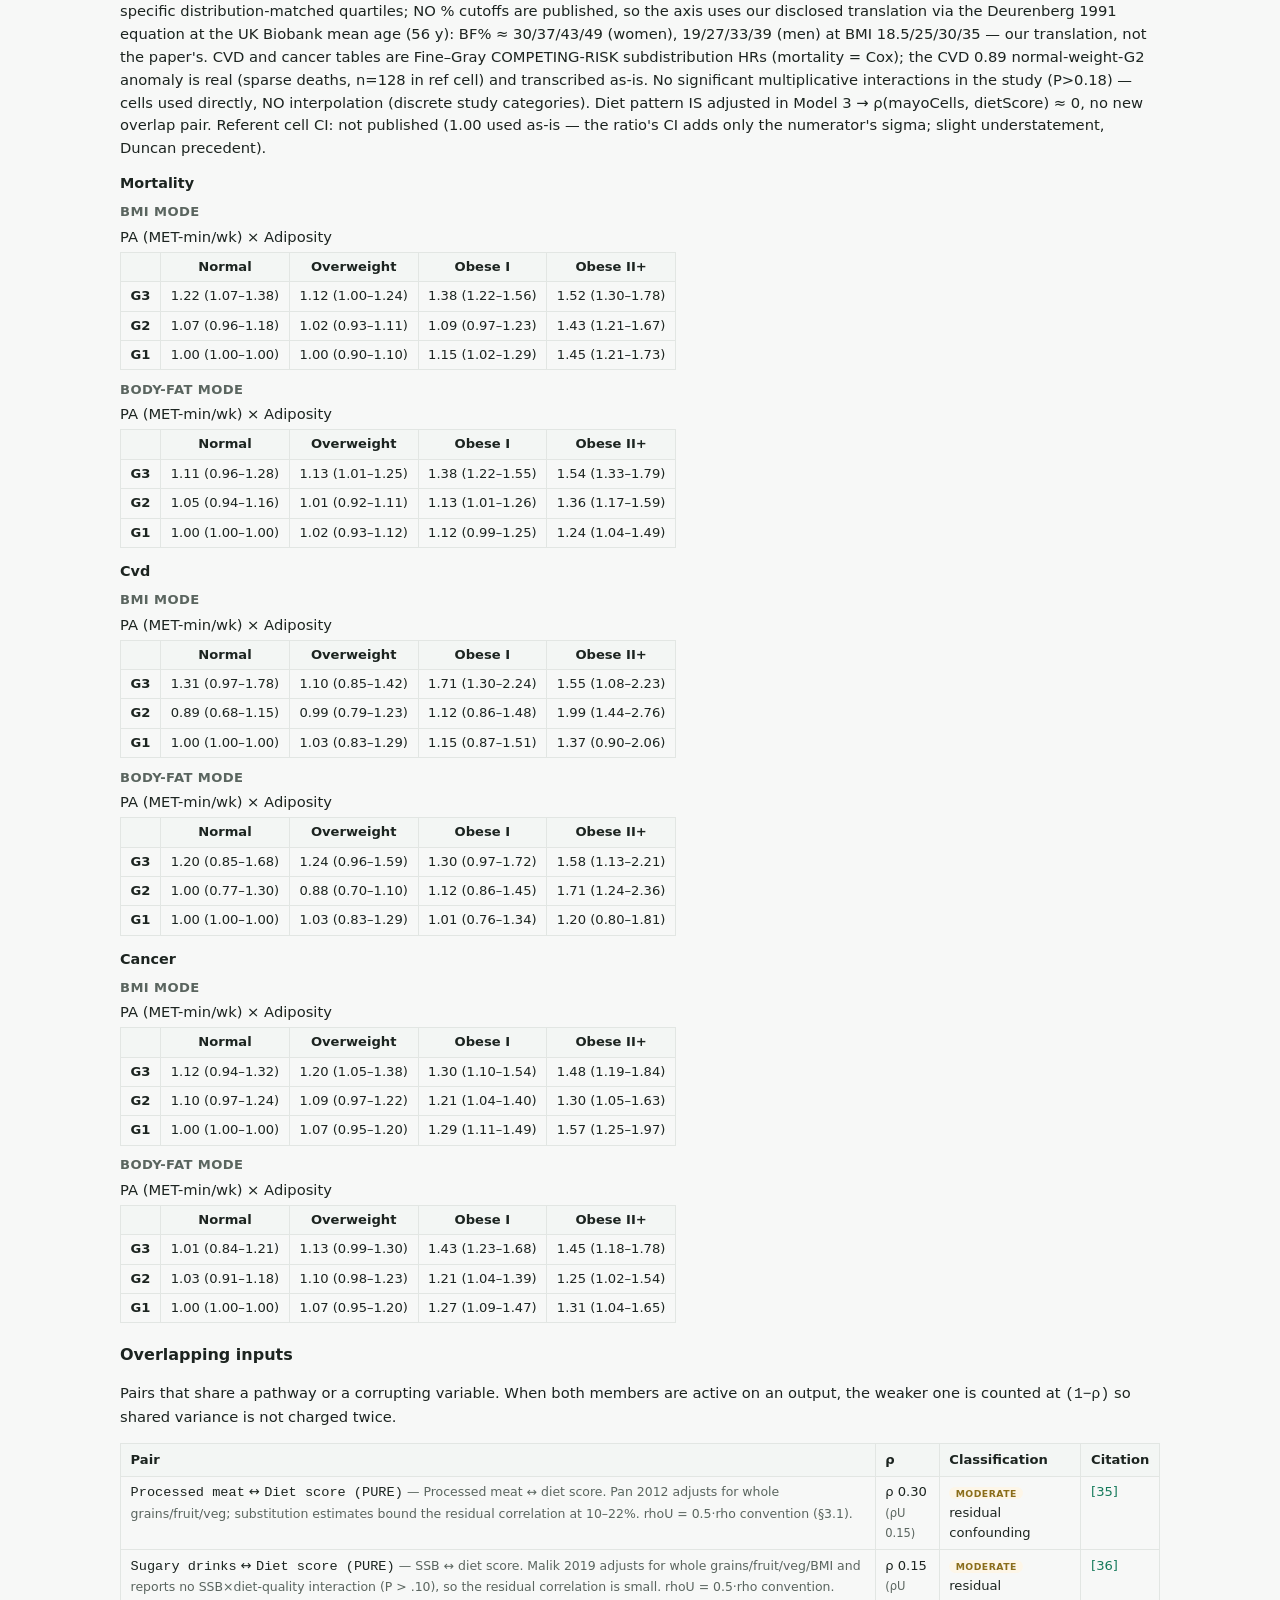
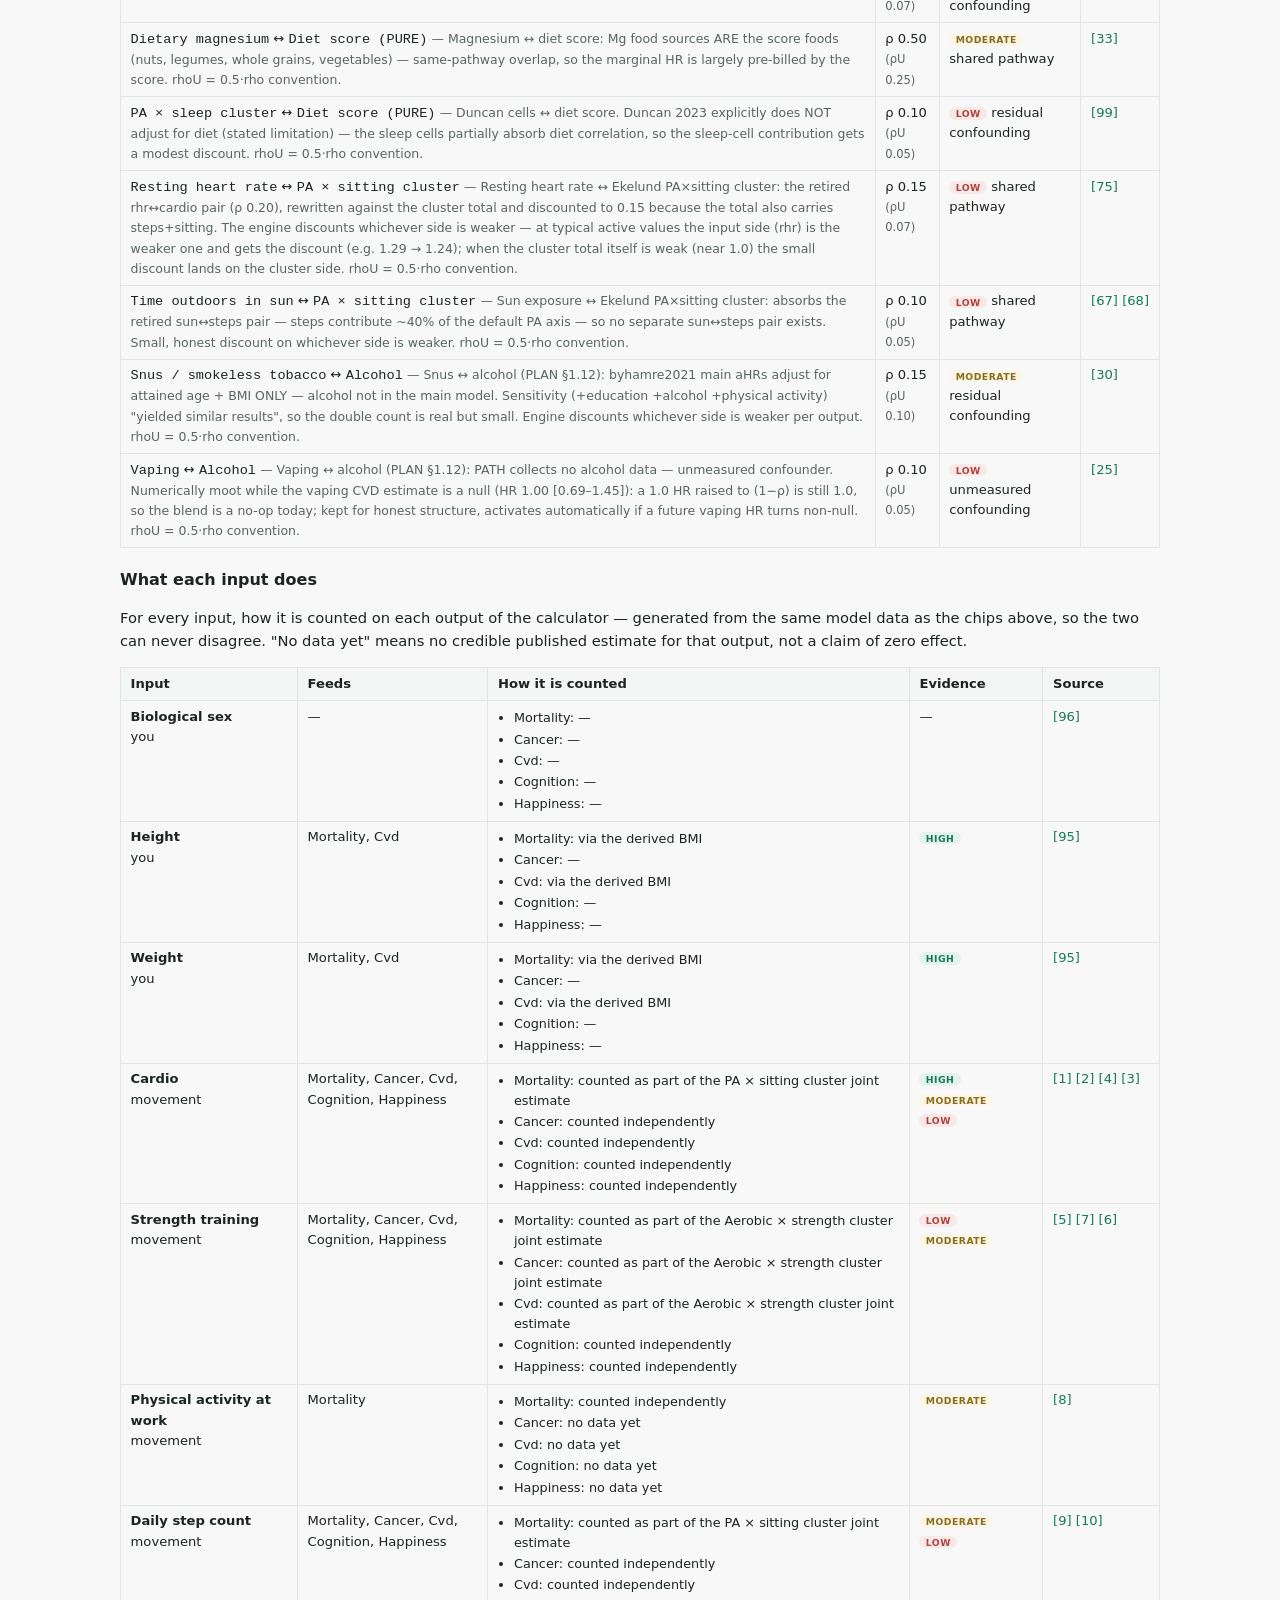
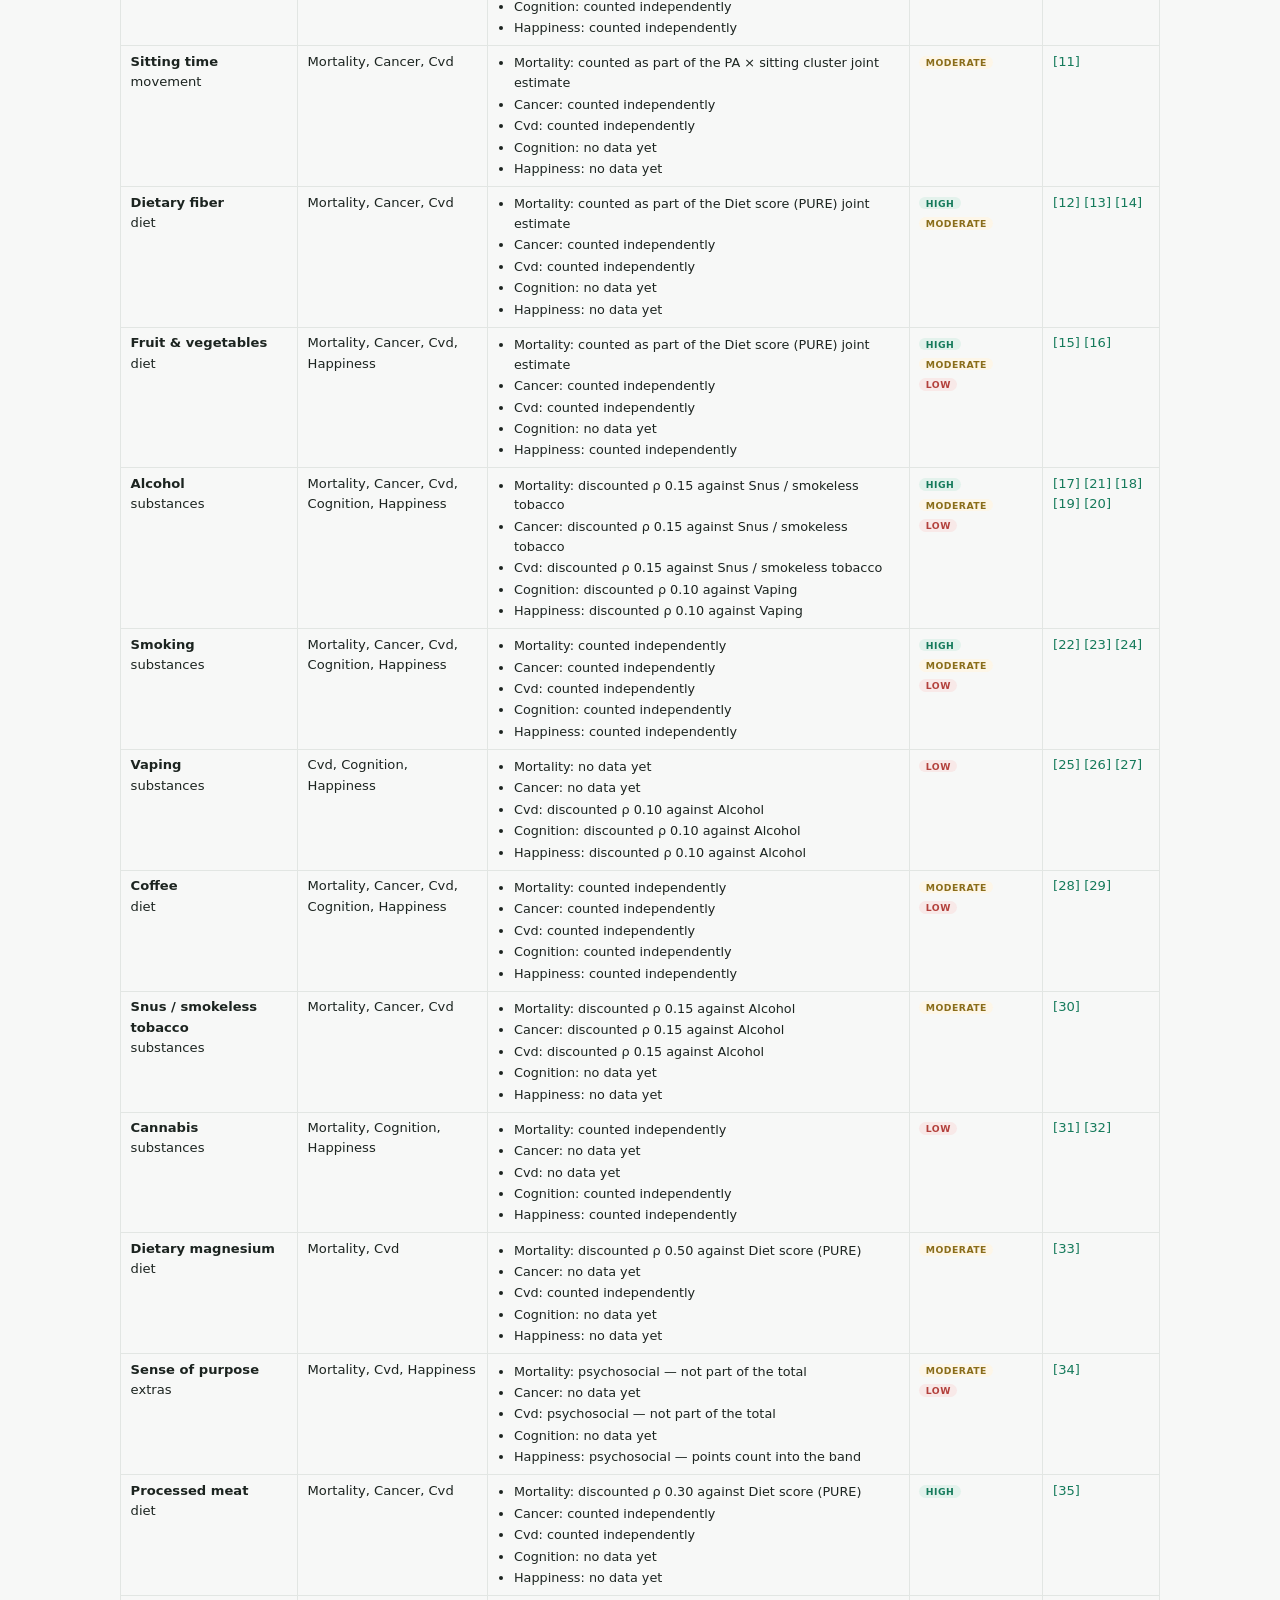
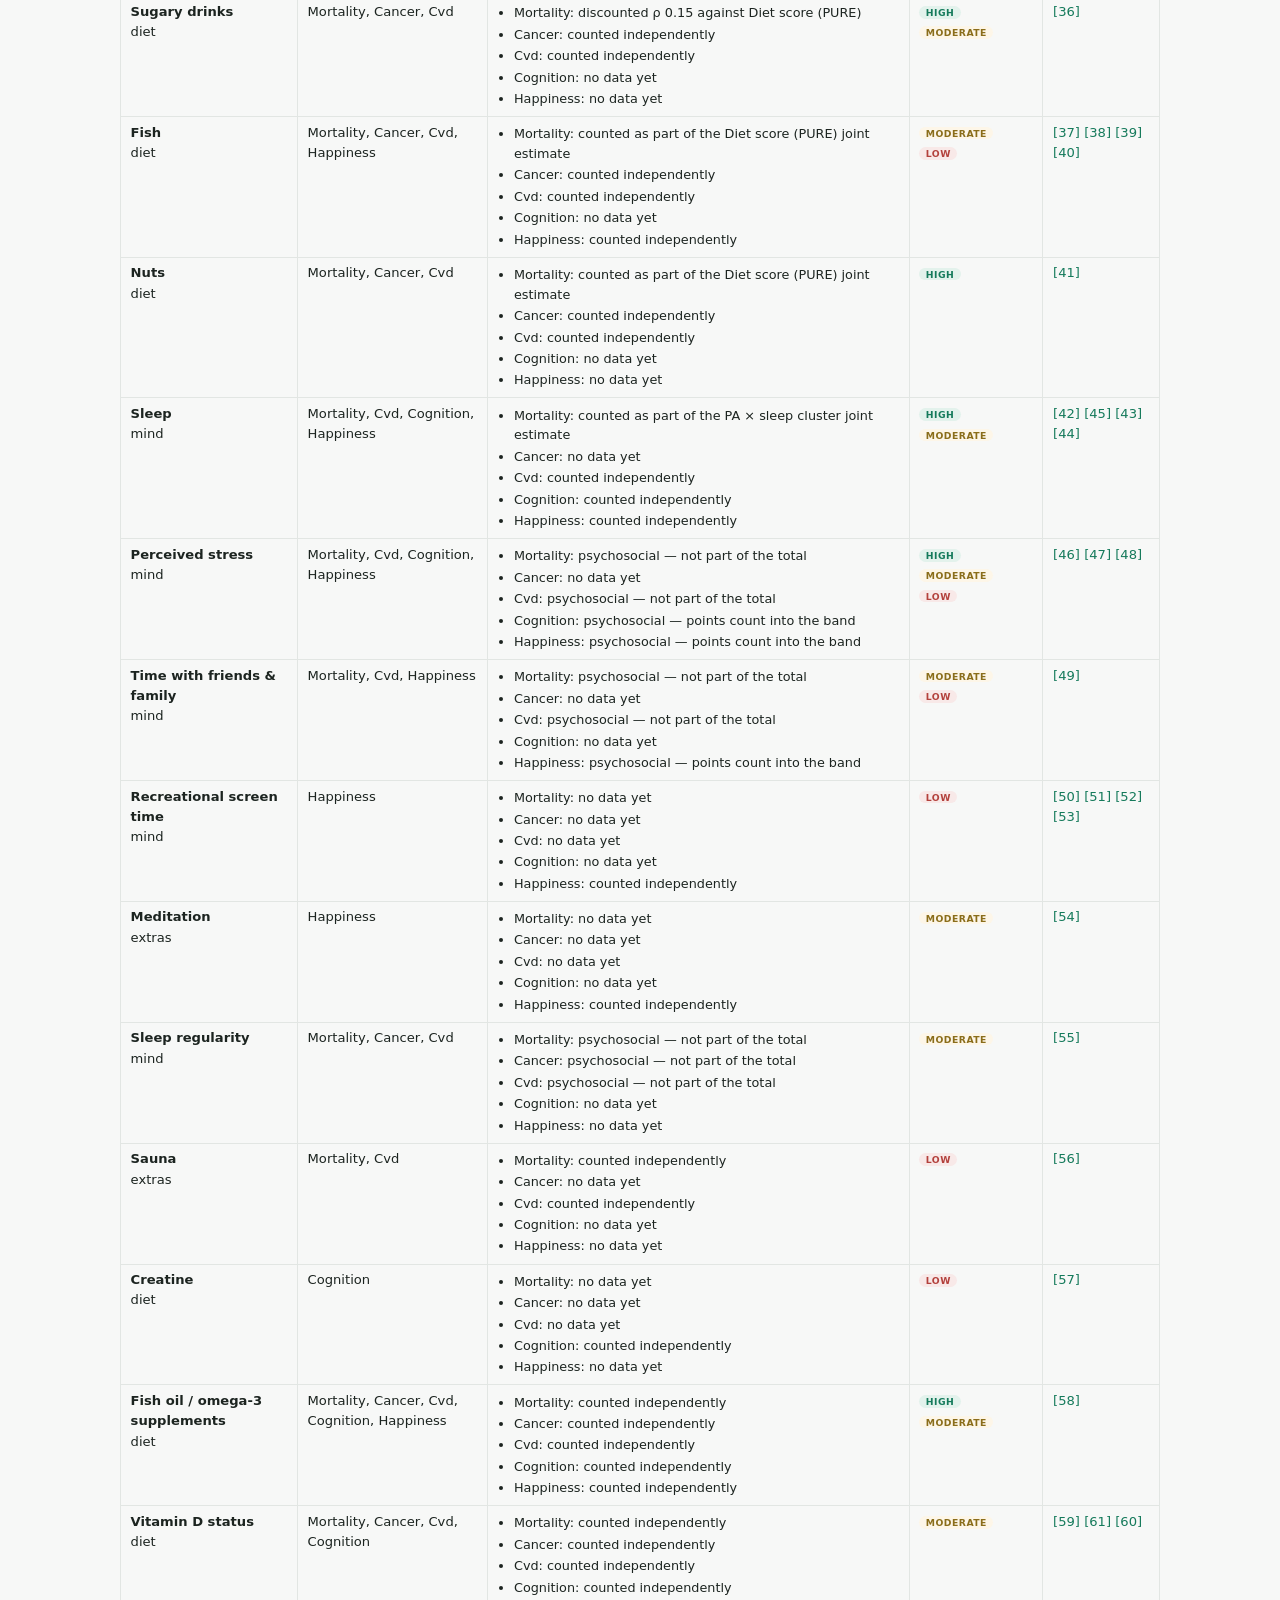
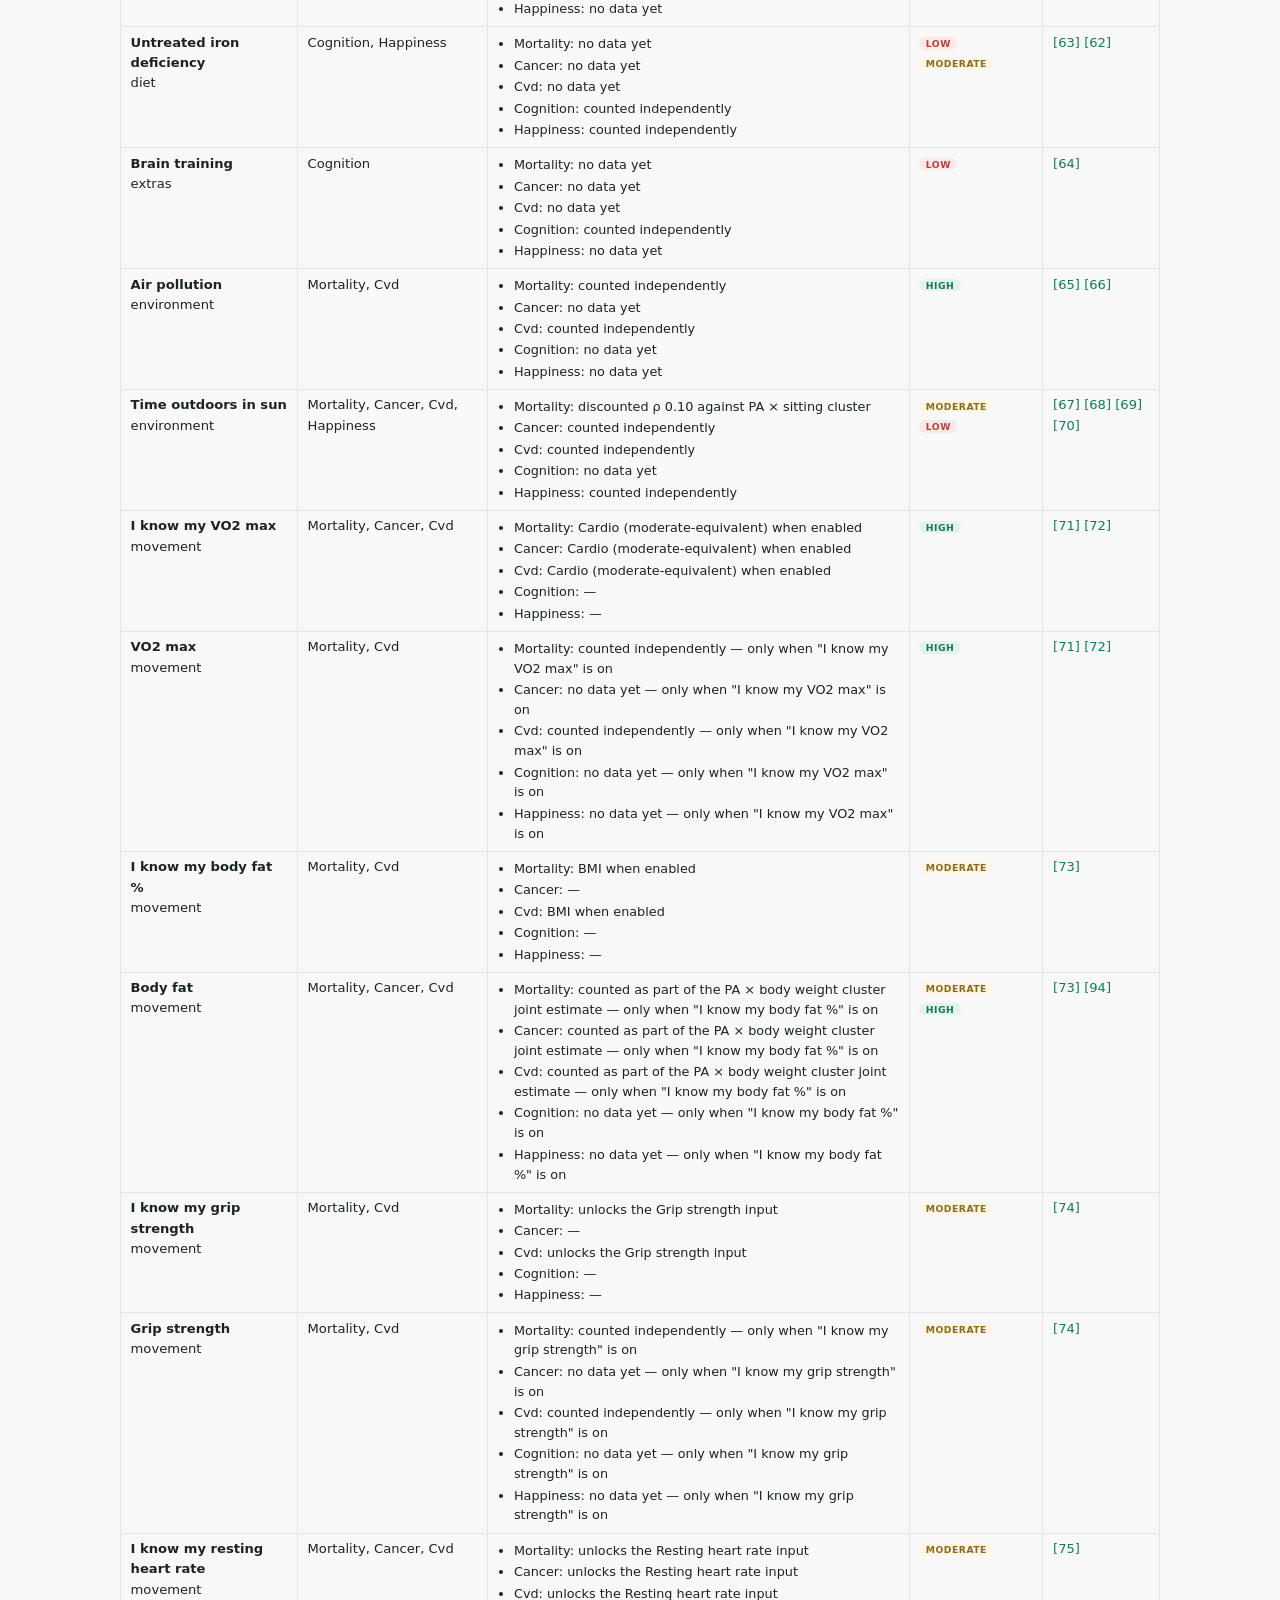
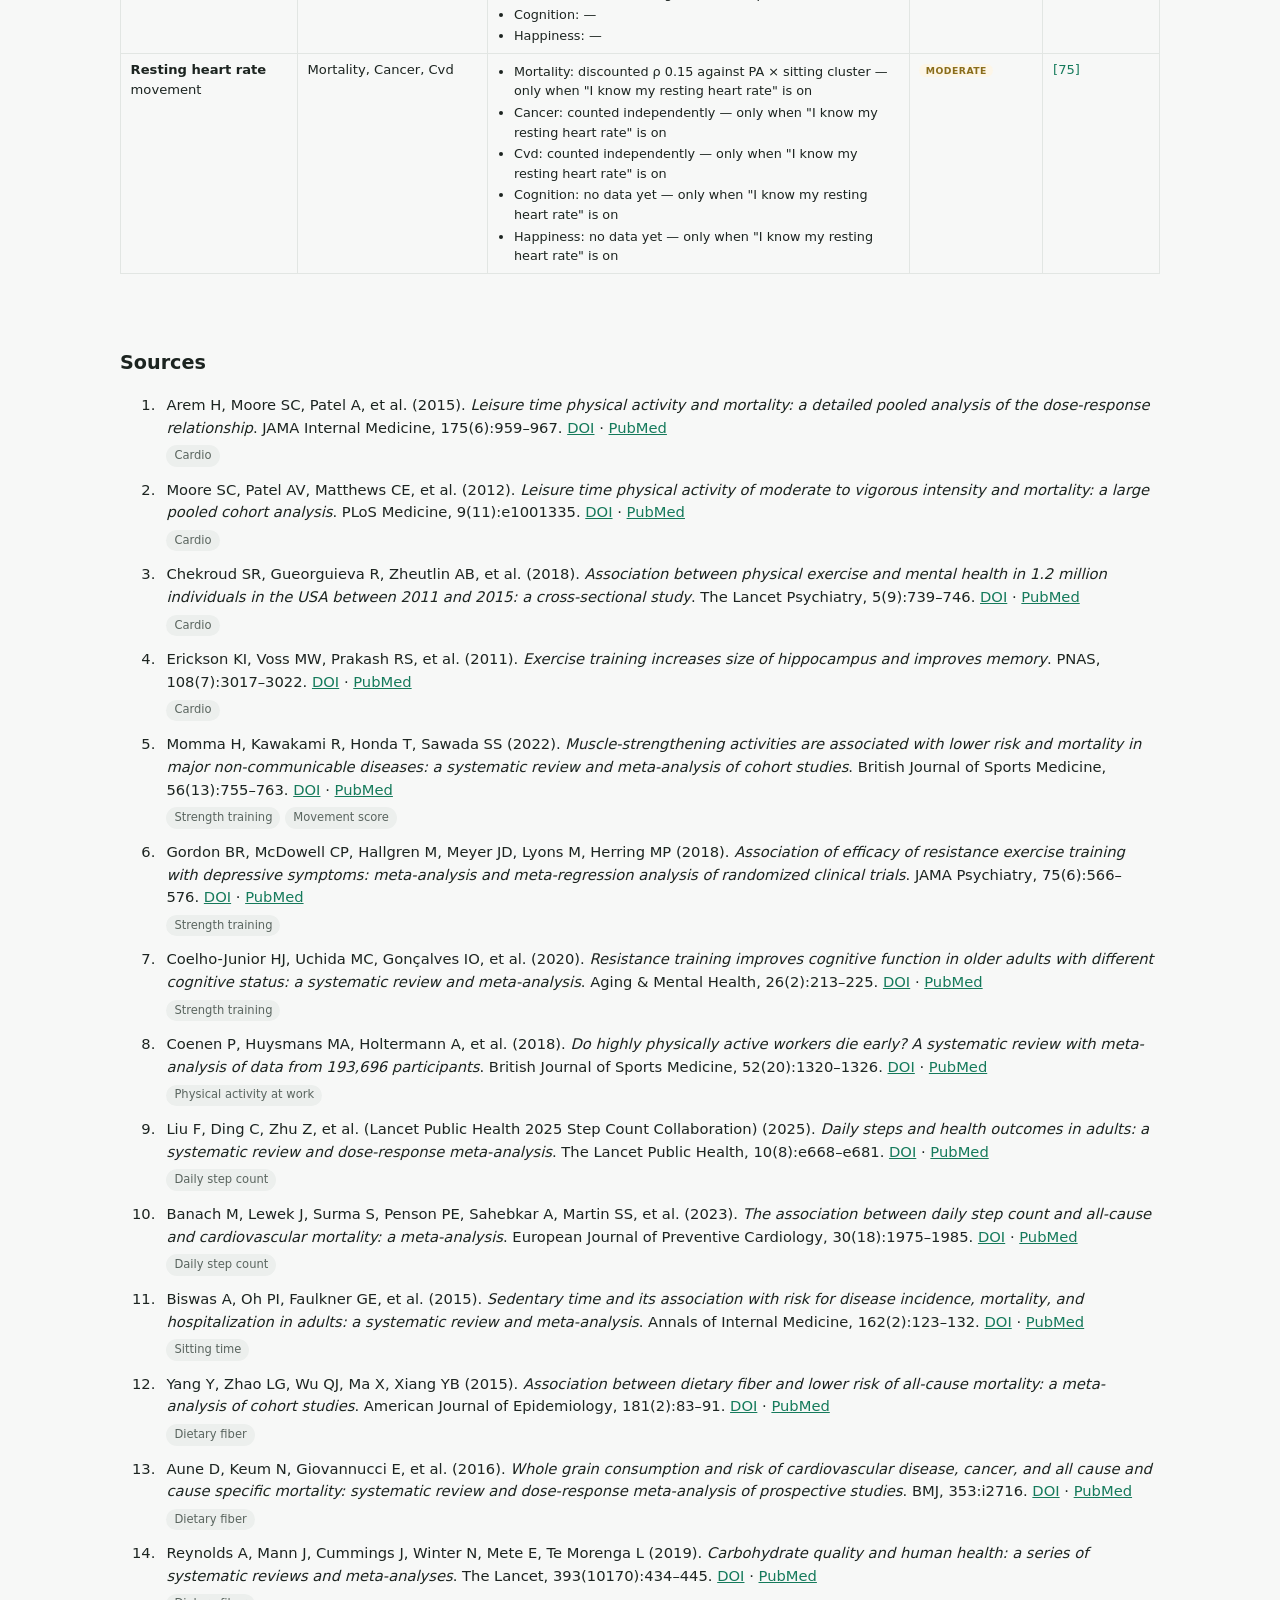
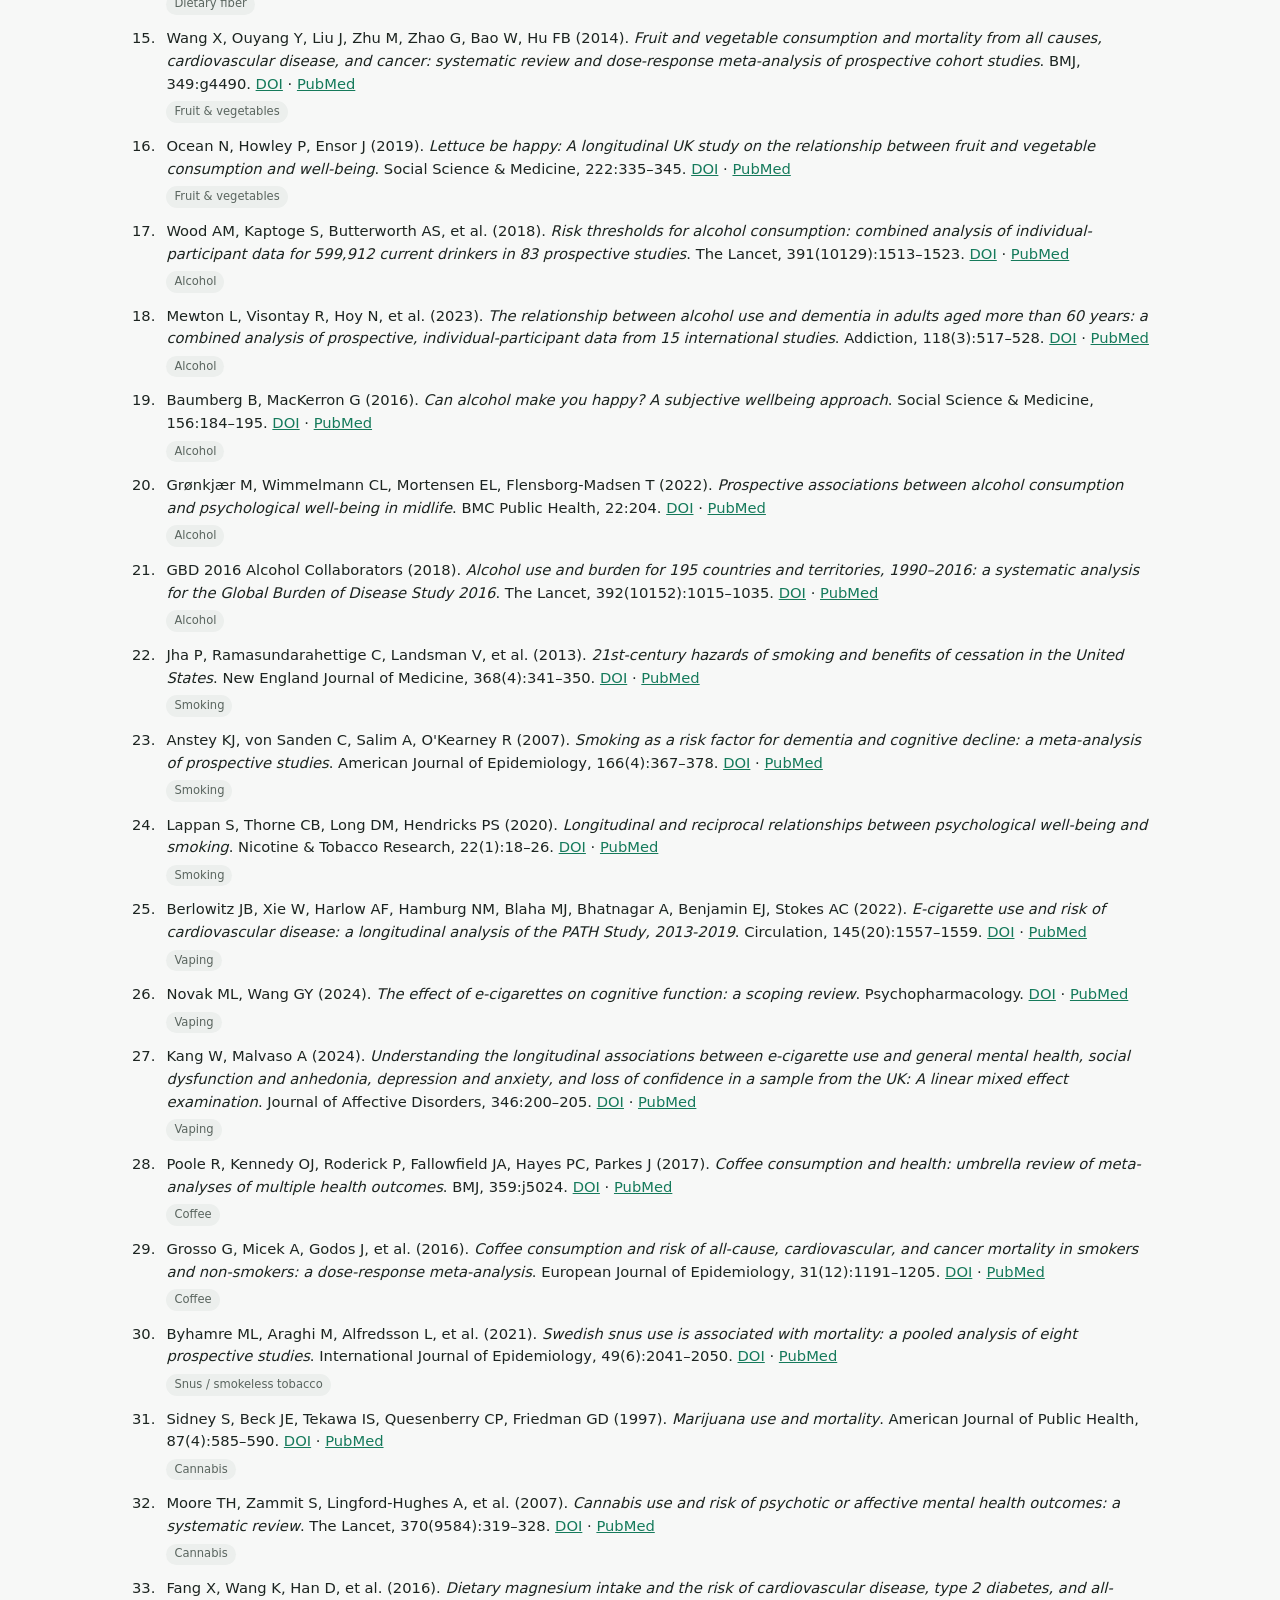
==== commit 4fa779be: "Move default BMI" ====
--- a/sources.html
+++ b/sources.html
@@ -37,9 +37,9 @@
     <p>Each input maps to a <strong>hazard ratio (HR)</strong> from a published study, e.g.
     meeting exercise guidelines corresponds to HR 0.69, a 31% lower mortality hazard.
     Sometimes the numbers differ from the study, as we try to get our reference points
-    (HR = 1) to be the average value for a given input. For example, 20 BMI = 1.0 HR, and
-    30 BMI = 1.07, but we instead divide and get 20 BMI = 0.93 and 30 BMI = 1.0 as 30 BMI
-    is closer to the average.</p>
+    (HR = 1) to be the average value for a given input. For example, the BMI curve is
+    J-shaped with its lowest risk at 20–25, and we anchor HR = 1.0 at the average person's
+    BMI ≈ 25 — so 20 BMI = 1.13 and 30 BMI = 1.20 as ratios to that reference.</p>
     <p>Where the studies give a <strong>joint estimate</strong> — several inputs combined in
     one published model — we use that directly. Where they don't, we combine HRs
     <strong>multiplicatively, assuming independence</strong>, and we are strict about where
